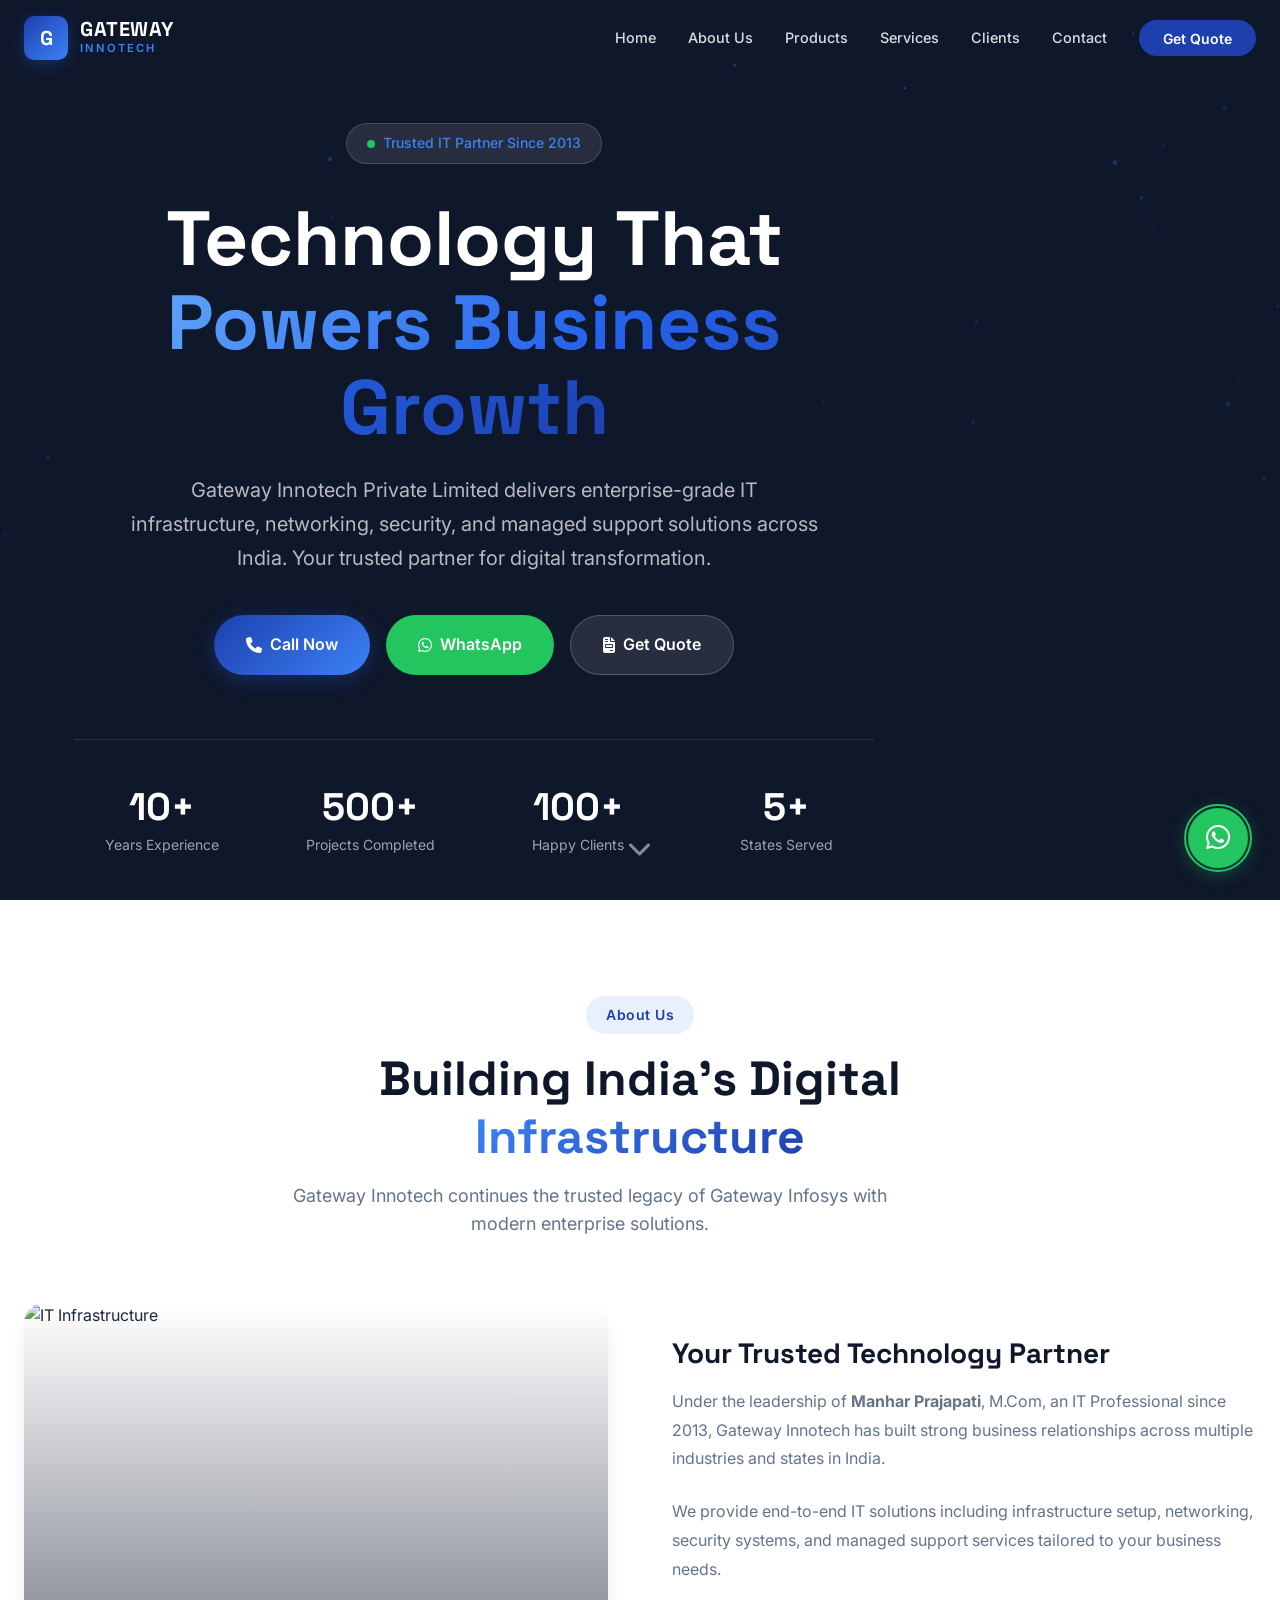
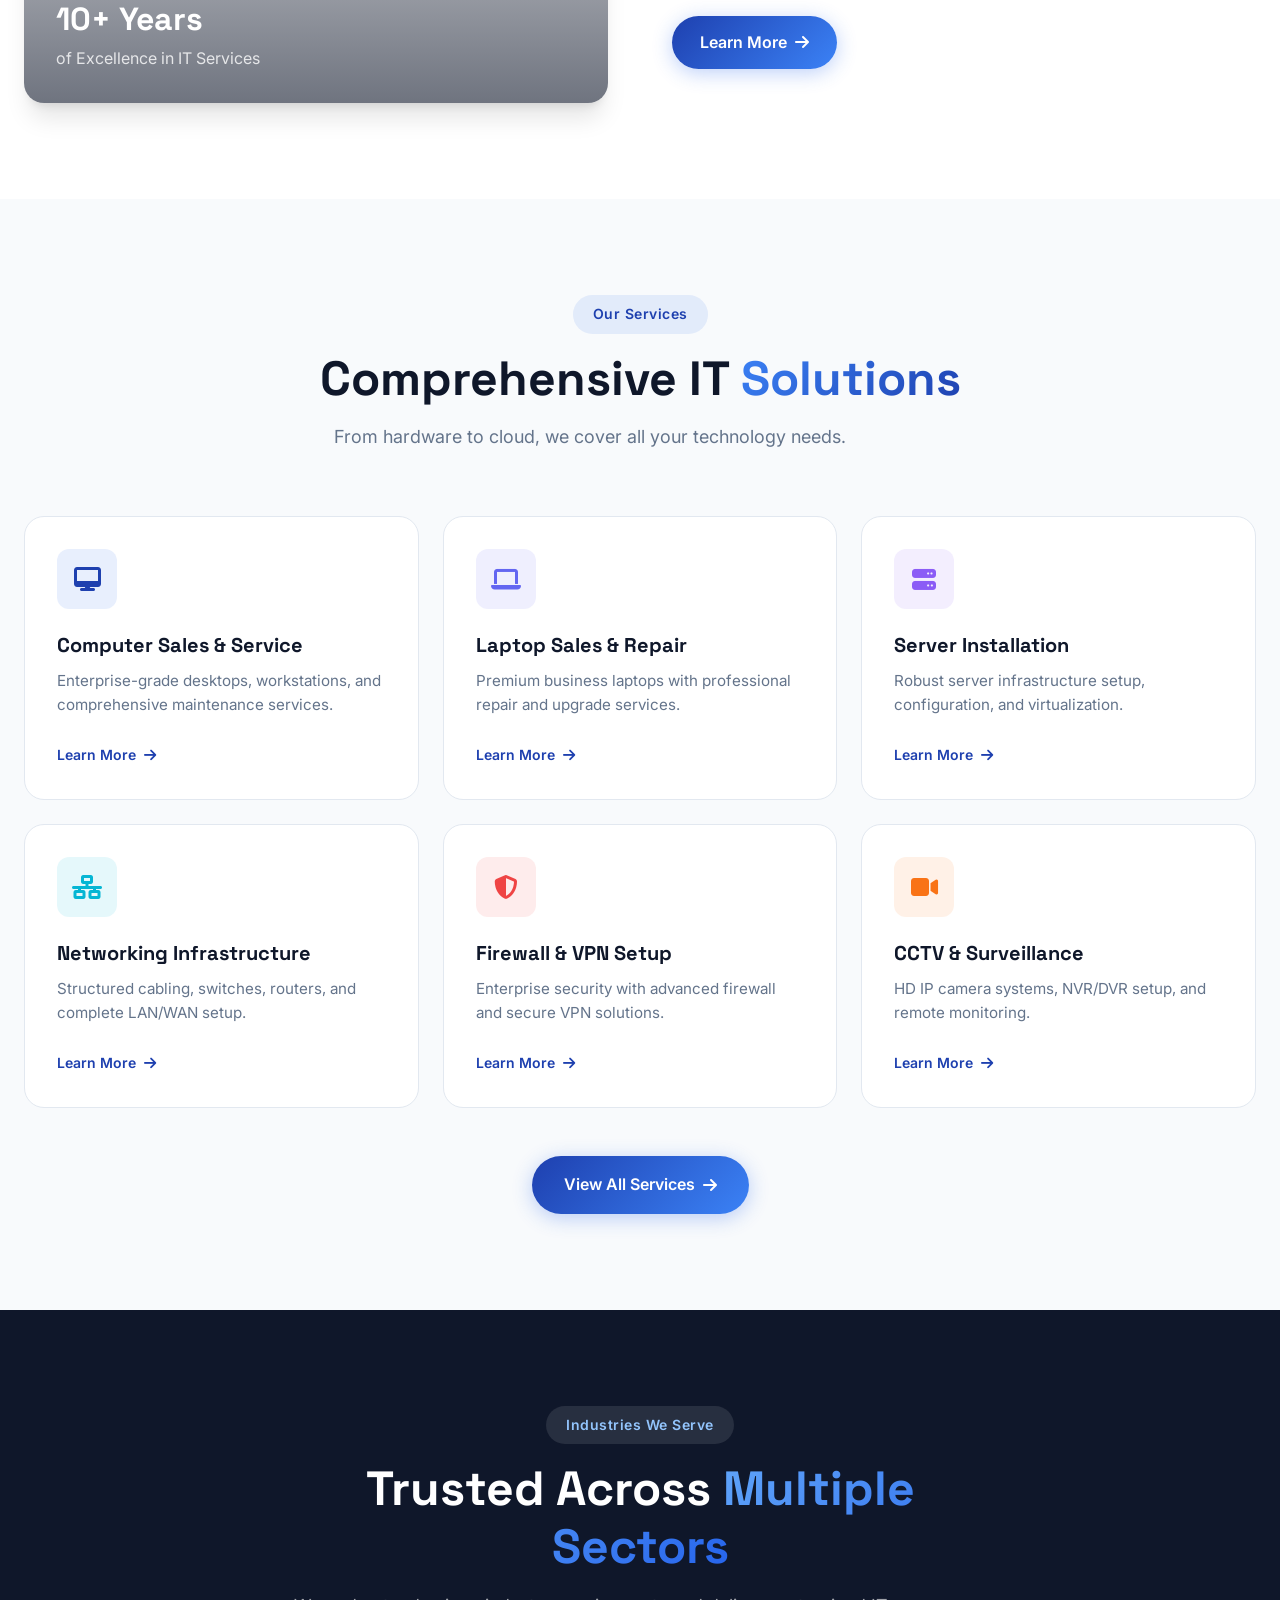
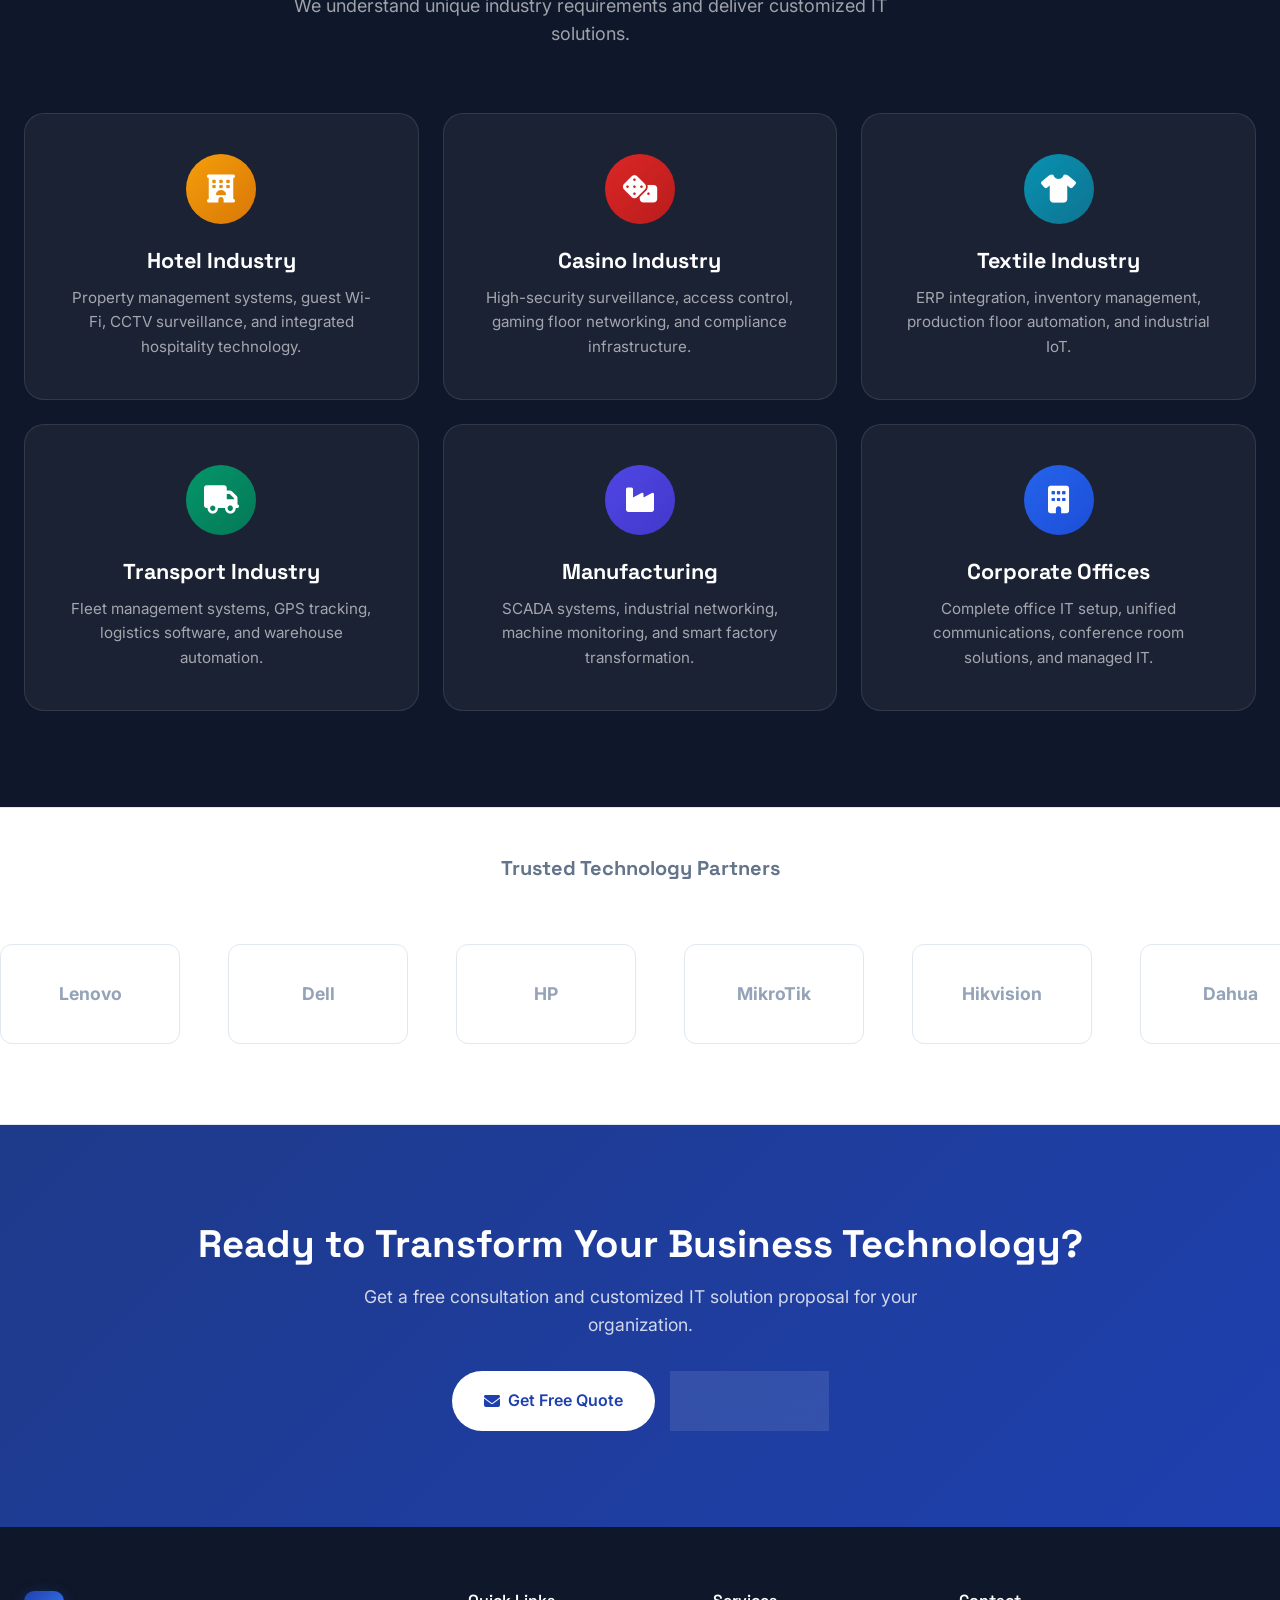
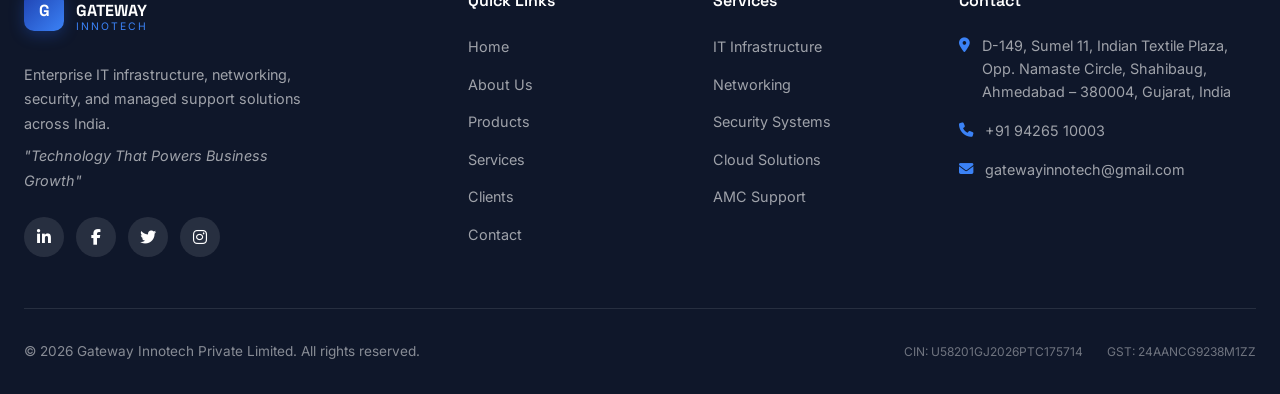
==== index.html @ b36e84a6 "Add files via upload" ====
<!DOCTYPE html>
<html lang="en">
<head>
  <meta charset="UTF-8">
  <meta name="viewport" content="width=device-width, initial-scale=1.0">
  <title>Gateway Innotech Pvt. Ltd. | Enterprise IT Infrastructure & Security Solutions India</title>
  <meta name="description" content="Gateway Innotech Private Limited - Enterprise-grade IT infrastructure, networking, security, and managed support solutions across India. Computer sales, server installation, CCTV, firewall setup.">
  <meta name="keywords" content="IT infrastructure, networking solutions, security systems, computer sales, server installation, firewall setup, CCTV surveillance, Ahmedabad IT company, Gujarat technology solutions, Gateway Innotech">
  <meta name="author" content="Gateway Innotech Private Limited">
  <meta name="robots" content="index, follow">
  <link rel="canonical" href="https://gatewayinnotech.com/">

  <!-- Open Graph -->
  <meta property="og:type" content="website">
  <meta property="og:title" content="Gateway Innotech Pvt. Ltd. | Enterprise IT Solutions">
  <meta property="og:description" content="Trusted IT infrastructure, networking, and security solutions provider across India.">
  <meta property="og:url" content="https://gatewayinnotech.com/">

  <!-- Twitter -->
  <meta name="twitter:card" content="summary_large_image">
  <meta name="twitter:title" content="Gateway Innotech Pvt. Ltd.">
  <meta name="twitter:description" content="Enterprise IT infrastructure and security solutions across India.">

  <!-- Fonts -->
  <link rel="preconnect" href="https://fonts.googleapis.com">
  <link rel="preconnect" href="https://fonts.gstatic.com" crossorigin>
  <link href="https://fonts.googleapis.com/css2?family=Inter:wght@300;400;500;600;700;800&family=Space+Grotesk:wght@400;500;600;700&display=swap" rel="stylesheet">

  <!-- Font Awesome -->
  <link rel="stylesheet" href="https://cdnjs.cloudflare.com/ajax/libs/font-awesome/6.5.1/css/all.min.css">

  <!-- Styles -->
  <link rel="stylesheet" href="styles.css">

  <style>
    /* Critical above-fold styles */
    .loader{position:fixed;inset:0;z-index:9999;background:#0f172a;display:flex;align-items:center;justify-content:center;transition:opacity .5s}.loader.hidden{opacity:0;pointer-events:none}.loader-content{text-align:center}.loader-spinner{width:50px;height:50px;border:3px solid rgba(255,255,255,.1);border-top-color:#3b82f6;border-radius:50%;animation:spin 1s linear infinite;margin:0 auto 1rem}@keyframes spin{to{transform:rotate(360deg)}}.loader-text{color:#fff;font-family:'Space Grotesk',sans-serif;font-size:1.25rem;letter-spacing:2px}
  </style>
</head>
<body>

<!-- Page Loader -->
<div class="loader" id="pageLoader">
  <div class="loader-content">
    <div class="loader-spinner"></div>
    <div class="loader-text">GATEWAY INNOTECH</div>
  </div>
</div>

<!-- Navigation -->
<nav class="navbar">
  <div class="container">
    <div class="navbar-inner">
      <a href="index.html" class="logo">
        <div class="logo-icon">G</div>
        <div class="logo-text">
          <span class="brand">GATEWAY</span>
          <span class="tag">INNOTECH</span>
        </div>
      </a>

      <ul class="nav-menu">
        <li><a href="index.html" class="nav-link active">Home</a></li>
        <li><a href="about.html" class="nav-link">About Us</a></li>
        <li><a href="products.html" class="nav-link">Products</a></li>
        <li><a href="services.html" class="nav-link">Services</a></li>
        <li><a href="clients.html" class="nav-link">Clients</a></li>
        <li><a href="contact.html" class="nav-link">Contact</a></li>
        <li><a href="contact.html" class="nav-cta">Get Quote</a></li>
      </ul>

      <button class="mobile-toggle" aria-label="Toggle menu">
        <i class="fas fa-bars"></i>
      </button>
    </div>
  </div>
</nav>

<!-- Hero Section -->
<section class="hero" id="home">
  <canvas id="hero-canvas" class="hero-canvas"></canvas>
  <div class="hero-overlay"></div>

  <div class="container">
    <div class="hero-content">
      <div class="hero-badge animate-on-scroll">
        <span class="pulse-dot"></span>
        <span>Trusted IT Partner Since 2013</span>
      </div>

      <h1 class="hero-title animate-on-scroll animate-delay-1">
        Technology That<br>
        <span class="gradient">Powers Business Growth</span>
      </h1>

      <p class="hero-desc animate-on-scroll animate-delay-2">
        Gateway Innotech Private Limited delivers enterprise-grade IT infrastructure, networking, security, and managed support solutions across India. Your trusted partner for digital transformation.
      </p>

      <div class="hero-buttons animate-on-scroll animate-delay-3">
        <a href="tel:+919426510003" class="btn btn-primary">
          <i class="fas fa-phone"></i>
          <span>Call Now</span>
        </a>
        <a href="https://wa.me/919426510003?text=Hello%20Gateway%20Innotech,%20I%20am%20interested%20in%20your%20IT%20services." target="_blank" class="btn btn-whatsapp">
          <i class="fab fa-whatsapp"></i>
          <span>WhatsApp</span>
        </a>
        <a href="contact.html" class="btn btn-outline">
          <i class="fas fa-file-invoice"></i>
          <span>Get Quote</span>
        </a>
      </div>

      <div class="hero-stats animate-on-scroll animate-delay-4">
        <div class="stat-item">
          <div class="stat-number">
            <span class="counter-animate" data-target="10" data-suffix="+">0+</span>
          </div>
          <div class="stat-label">Years Experience</div>
        </div>
        <div class="stat-item">
          <div class="stat-number">
            <span class="counter-animate" data-target="500" data-suffix="+">0+</span>
          </div>
          <div class="stat-label">Projects Completed</div>
        </div>
        <div class="stat-item">
          <div class="stat-number">
            <span class="counter-animate" data-target="100" data-suffix="+">0+</span>
          </div>
          <div class="stat-label">Happy Clients</div>
        </div>
        <div class="stat-item">
          <div class="stat-number">
            <span class="counter-animate" data-target="5" data-suffix="+">0+</span>
          </div>
          <div class="stat-label">States Served</div>
        </div>
      </div>
    </div>
  </div>

  <a href="#about" class="scroll-down" aria-label="Scroll down">
    <i class="fas fa-chevron-down"></i>
  </a>
</section>

<!-- About Preview Section -->
<section class="section" id="about">
  <div class="container">
    <div class="section-header animate-on-scroll">
      <span class="section-label">About Us</span>
      <h2 class="section-title">Building India's Digital <span>Infrastructure</span></h2>
      <p class="section-subtitle">Gateway Innotech continues the trusted legacy of Gateway Infosys with modern enterprise solutions.</p>
    </div>

    <div style="display: grid; grid-template-columns: 1fr 1fr; gap: 4rem; align-items: center;">
      <div class="animate-on-scroll">
        <div style="position: relative; border-radius: 20px; overflow: hidden; box-shadow: var(--shadow-xl);">
          <img src="https://images.unsplash.com/photo-1553877522-43269d4ea984?w=800&h=600&fit=crop" alt="IT Infrastructure" style="width: 100%; height: 400px; object-fit: cover;">
          <div style="position: absolute; inset: 0; background: linear-gradient(to top, rgba(15,23,42,0.6), transparent);"></div>
          <div style="position: absolute; bottom: 2rem; left: 2rem; color: white;">
            <div style="font-family: var(--font-display); font-size: 2rem; font-weight: 700;">10+ Years</div>
            <div style="opacity: 0.8;">of Excellence in IT Services</div>
          </div>
        </div>
      </div>

      <div class="animate-on-scroll animate-delay-2">
        <h3 style="font-size: 1.75rem; margin-bottom: 1rem;">Your Trusted Technology Partner</h3>
        <p style="color: var(--text-light); line-height: 1.8; margin-bottom: 1.5rem;">
          Under the leadership of <strong>Manhar Prajapati</strong>, M.Com, an IT Professional since 2013, Gateway Innotech has built strong business relationships across multiple industries and states in India.
        </p>
        <p style="color: var(--text-light); line-height: 1.8; margin-bottom: 2rem;">
          We provide end-to-end IT solutions including infrastructure setup, networking, security systems, and managed support services tailored to your business needs.
        </p>
        <a href="about.html" class="btn btn-primary" style="padding: 0.875rem 1.75rem;">
          <span>Learn More</span>
          <i class="fas fa-arrow-right"></i>
        </a>
      </div>
    </div>
  </div>
</section>

<!-- Services Preview -->
<section class="section bg-alt" id="services">
  <div class="container">
    <div class="section-header animate-on-scroll">
      <span class="section-label">Our Services</span>
      <h2 class="section-title">Comprehensive IT <span>Solutions</span></h2>
      <p class="section-subtitle">From hardware to cloud, we cover all your technology needs.</p>
    </div>

    <div class="card-grid stagger-container">
      <div class="card animate-on-scroll">
        <div class="card-icon blue"><i class="fas fa-desktop"></i></div>
        <h3 class="card-title">Computer Sales & Service</h3>
        <p class="card-text">Enterprise-grade desktops, workstations, and comprehensive maintenance services.</p>
        <a href="services.html" class="card-btn">Learn More <i class="fas fa-arrow-right"></i></a>
      </div>

      <div class="card animate-on-scroll">
        <div class="card-icon indigo"><i class="fas fa-laptop"></i></div>
        <h3 class="card-title">Laptop Sales & Repair</h3>
        <p class="card-text">Premium business laptops with professional repair and upgrade services.</p>
        <a href="services.html" class="card-btn">Learn More <i class="fas fa-arrow-right"></i></a>
      </div>

      <div class="card animate-on-scroll">
        <div class="card-icon purple"><i class="fas fa-server"></i></div>
        <h3 class="card-title">Server Installation</h3>
        <p class="card-text">Robust server infrastructure setup, configuration, and virtualization.</p>
        <a href="services.html" class="card-btn">Learn More <i class="fas fa-arrow-right"></i></a>
      </div>

      <div class="card animate-on-scroll">
        <div class="card-icon cyan"><i class="fas fa-network-wired"></i></div>
        <h3 class="card-title">Networking Infrastructure</h3>
        <p class="card-text">Structured cabling, switches, routers, and complete LAN/WAN setup.</p>
        <a href="services.html" class="card-btn">Learn More <i class="fas fa-arrow-right"></i></a>
      </div>

      <div class="card animate-on-scroll">
        <div class="card-icon red"><i class="fas fa-shield-alt"></i></div>
        <h3 class="card-title">Firewall & VPN Setup</h3>
        <p class="card-text">Enterprise security with advanced firewall and secure VPN solutions.</p>
        <a href="services.html" class="card-btn">Learn More <i class="fas fa-arrow-right"></i></a>
      </div>

      <div class="card animate-on-scroll">
        <div class="card-icon orange"><i class="fas fa-video"></i></div>
        <h3 class="card-title">CCTV & Surveillance</h3>
        <p class="card-text">HD IP camera systems, NVR/DVR setup, and remote monitoring.</p>
        <a href="services.html" class="card-btn">Learn More <i class="fas fa-arrow-right"></i></a>
      </div>
    </div>

    <div style="text-align: center; margin-top: 3rem;">
      <a href="services.html" class="btn btn-primary">
        <span>View All Services</span>
        <i class="fas fa-arrow-right"></i>
      </a>
    </div>
  </div>
</section>

<!-- Industries Section -->
<section class="section bg-dark" id="industries">
  <div class="container">
    <div class="section-header animate-on-scroll">
      <span class="section-label" style="background: rgba(255,255,255,0.1); color: #93c5fd;">Industries We Serve</span>
      <h2 class="section-title">Trusted Across <span style="background: linear-gradient(135deg, #60a5fa, #2563eb); -webkit-background-clip: text; -webkit-text-fill-color: transparent;">Multiple Sectors</span></h2>
      <p class="section-subtitle">We understand unique industry requirements and deliver customized IT solutions.</p>
    </div>

    <div style="display: grid; grid-template-columns: repeat(auto-fill, minmax(300px, 1fr)); gap: 1.5rem;">
      <div class="animate-on-scroll" style="background: rgba(255,255,255,0.05); border: 1px solid rgba(255,255,255,0.1); border-radius: 20px; padding: 2.5rem; text-align: center; transition: all 0.4s ease;">
        <div style="width: 70px; height: 70px; background: linear-gradient(135deg, #f59e0b, #d97706); border-radius: 50%; display: flex; align-items: center; justify-content: center; margin: 0 auto 1.5rem; color: white; font-size: 1.75rem;">
          <i class="fas fa-hotel"></i>
        </div>
        <h3 style="color: white; font-size: 1.35rem; margin-bottom: 0.75rem;">Hotel Industry</h3>
        <p style="color: rgba(255,255,255,0.6); font-size: 0.95rem;">Property management systems, guest Wi-Fi, CCTV surveillance, and integrated hospitality technology.</p>
      </div>

      <div class="animate-on-scroll" style="background: rgba(255,255,255,0.05); border: 1px solid rgba(255,255,255,0.1); border-radius: 20px; padding: 2.5rem; text-align: center; transition: all 0.4s ease;">
        <div style="width: 70px; height: 70px; background: linear-gradient(135deg, #dc2626, #b91c1c); border-radius: 50%; display: flex; align-items: center; justify-content: center; margin: 0 auto 1.5rem; color: white; font-size: 1.75rem;">
          <i class="fas fa-dice"></i>
        </div>
        <h3 style="color: white; font-size: 1.35rem; margin-bottom: 0.75rem;">Casino Industry</h3>
        <p style="color: rgba(255,255,255,0.6); font-size: 0.95rem;">High-security surveillance, access control, gaming floor networking, and compliance infrastructure.</p>
      </div>

      <div class="animate-on-scroll" style="background: rgba(255,255,255,0.05); border: 1px solid rgba(255,255,255,0.1); border-radius: 20px; padding: 2.5rem; text-align: center; transition: all 0.4s ease;">
        <div style="width: 70px; height: 70px; background: linear-gradient(135deg, #0891b2, #0e7490); border-radius: 50%; display: flex; align-items: center; justify-content: center; margin: 0 auto 1.5rem; color: white; font-size: 1.75rem;">
          <i class="fas fa-tshirt"></i>
        </div>
        <h3 style="color: white; font-size: 1.35rem; margin-bottom: 0.75rem;">Textile Industry</h3>
        <p style="color: rgba(255,255,255,0.6); font-size: 0.95rem;">ERP integration, inventory management, production floor automation, and industrial IoT.</p>
      </div>

      <div class="animate-on-scroll" style="background: rgba(255,255,255,0.05); border: 1px solid rgba(255,255,255,0.1); border-radius: 20px; padding: 2.5rem; text-align: center; transition: all 0.4s ease;">
        <div style="width: 70px; height: 70px; background: linear-gradient(135deg, #059669, #047857); border-radius: 50%; display: flex; align-items: center; justify-content: center; margin: 0 auto 1.5rem; color: white; font-size: 1.75rem;">
          <i class="fas fa-truck"></i>
        </div>
        <h3 style="color: white; font-size: 1.35rem; margin-bottom: 0.75rem;">Transport Industry</h3>
        <p style="color: rgba(255,255,255,0.6); font-size: 0.95rem;">Fleet management systems, GPS tracking, logistics software, and warehouse automation.</p>
      </div>

      <div class="animate-on-scroll" style="background: rgba(255,255,255,0.05); border: 1px solid rgba(255,255,255,0.1); border-radius: 20px; padding: 2.5rem; text-align: center; transition: all 0.4s ease;">
        <div style="width: 70px; height: 70px; background: linear-gradient(135deg, #4f46e5, #4338ca); border-radius: 50%; display: flex; align-items: center; justify-content: center; margin: 0 auto 1.5rem; color: white; font-size: 1.75rem;">
          <i class="fas fa-industry"></i>
        </div>
        <h3 style="color: white; font-size: 1.35rem; margin-bottom: 0.75rem;">Manufacturing</h3>
        <p style="color: rgba(255,255,255,0.6); font-size: 0.95rem;">SCADA systems, industrial networking, machine monitoring, and smart factory transformation.</p>
      </div>

      <div class="animate-on-scroll" style="background: rgba(255,255,255,0.05); border: 1px solid rgba(255,255,255,0.1); border-radius: 20px; padding: 2.5rem; text-align: center; transition: all 0.4s ease;">
        <div style="width: 70px; height: 70px; background: linear-gradient(135deg, #2563eb, #1d4ed8); border-radius: 50%; display: flex; align-items: center; justify-content: center; margin: 0 auto 1.5rem; color: white; font-size: 1.75rem;">
          <i class="fas fa-building"></i>
        </div>
        <h3 style="color: white; font-size: 1.35rem; margin-bottom: 0.75rem;">Corporate Offices</h3>
        <p style="color: rgba(255,255,255,0.6); font-size: 0.95rem;">Complete office IT setup, unified communications, conference room solutions, and managed IT.</p>
      </div>
    </div>
  </div>
</section>

<!-- Brands Marquee -->
<section class="section" style="padding: 3rem 0; border-top: 1px solid var(--border); border-bottom: 1px solid var(--border);">
  <div class="container">
    <div style="text-align: center; margin-bottom: 2rem;">
      <h3 style="font-size: 1.25rem; color: var(--text-light);">Trusted Technology Partners</h3>
    </div>
  </div>

  <div class="carousel-wrapper">
    <div class="carousel-track">
      <div class="carousel-item">Lenovo</div>
      <div class="carousel-item">Dell</div>
      <div class="carousel-item">HP</div>
      <div class="carousel-item">MikroTik</div>
      <div class="carousel-item">Hikvision</div>
      <div class="carousel-item">Dahua</div>
      <div class="carousel-item">QNAP</div>
      <div class="carousel-item">Ubiquiti</div>
      <div class="carousel-item">Lenovo</div>
      <div class="carousel-item">Dell</div>
      <div class="carousel-item">HP</div>
      <div class="carousel-item">MikroTik</div>
      <div class="carousel-item">Hikvision</div>
      <div class="carousel-item">Dahua</div>
      <div class="carousel-item">QNAP</div>
      <div class="carousel-item">Ubiquiti</div>
    </div>
  </div>
</section>

<!-- CTA Section -->
<section class="section" style="background: linear-gradient(135deg, var(--primary-dark) 0%, var(--primary) 100%); text-align: center;">
  <div class="container">
    <div class="animate-on-scroll">
      <h2 style="font-size: clamp(1.75rem, 3vw, 2.5rem); color: white; margin-bottom: 1rem;">Ready to Transform Your Business Technology?</h2>
      <p style="color: rgba(255,255,255,0.8); font-size: 1.1rem; max-width: 600px; margin: 0 auto 2rem;">Get a free consultation and customized IT solution proposal for your organization.</p>
      <div style="display: flex; gap: 1rem; justify-content: center; flex-wrap: wrap;">
        <a href="contact.html" class="btn" style="background: white; color: var(--primary);">
          <i class="fas fa-envelope"></i>
          <span>Get Free Quote</span>
        </a>
        <a href="tel:+919426510003" class="btn btn-outline" style="border-color: rgba(255,255,255,0.3);">
          <i class="fas fa-phone"></i>
          <span>Call Now</span>
        </a>
      </div>
    </div>
  </div>
</section>

<!-- Footer -->
<footer class="footer">
  <div class="container">
    <div class="footer-grid">
      <div class="footer-brand">
        <div style="display: flex; align-items: center; gap: 0.75rem; margin-bottom: 1rem;">
          <div class="logo-icon" style="width: 40px; height: 40px; font-size: 1rem;">G</div>
          <div>
            <div style="font-family: var(--font-display); font-weight: 700; color: white; line-height: 1.1;">GATEWAY</div>
            <div style="font-size: 0.65rem; color: var(--primary-light); letter-spacing: 2px;">INNOTECH</div>
          </div>
        </div>
        <p>Enterprise IT infrastructure, networking, security, and managed support solutions across India.</p>
        <p style="margin-top: 0.5rem; font-style: italic;">"Technology That Powers Business Growth"</p>
        <div class="social-links">
          <a href="#" class="social-link" aria-label="LinkedIn"><i class="fab fa-linkedin-in"></i></a>
          <a href="#" class="social-link" aria-label="Facebook"><i class="fab fa-facebook-f"></i></a>
          <a href="#" class="social-link" aria-label="Twitter"><i class="fab fa-twitter"></i></a>
          <a href="#" class="social-link" aria-label="Instagram"><i class="fab fa-instagram"></i></a>
        </div>
      </div>

      <div>
        <h4 class="footer-title">Quick Links</h4>
        <ul class="footer-links">
          <li><a href="index.html">Home</a></li>
          <li><a href="about.html">About Us</a></li>
          <li><a href="products.html">Products</a></li>
          <li><a href="services.html">Services</a></li>
          <li><a href="clients.html">Clients</a></li>
          <li><a href="contact.html">Contact</a></li>
        </ul>
      </div>

      <div>
        <h4 class="footer-title">Services</h4>
        <ul class="footer-links">
          <li><a href="services.html">IT Infrastructure</a></li>
          <li><a href="services.html">Networking</a></li>
          <li><a href="services.html">Security Systems</a></li>
          <li><a href="services.html">Cloud Solutions</a></li>
          <li><a href="services.html">AMC Support</a></li>
        </ul>
      </div>

      <div>
        <h4 class="footer-title">Contact</h4>
        <ul class="footer-contact">
          <li>
            <i class="fas fa-map-marker-alt"></i>
            <span>D-149, Sumel 11, Indian Textile Plaza, Opp. Namaste Circle, Shahibaug, Ahmedabad – 380004, Gujarat, India</span>
          </li>
          <li>
            <i class="fas fa-phone"></i>
            <a href="tel:+919426510003">+91 94265 10003</a>
          </li>
          <li>
            <i class="fas fa-envelope"></i>
            <a href="mailto:gatewayinnotech@gmail.com">gatewayinnotech@gmail.com</a>
          </li>
        </ul>
      </div>
    </div>

    <div class="footer-bottom">
      <p>&copy; <span class="current-year">2026</span> Gateway Innotech Private Limited. All rights reserved.</p>
      <div class="footer-meta">
        <span>CIN: U58201GJ2026PTC175714</span>
        <span>GST: 24AANCG9238M1ZZ</span>
      </div>
    </div>
  </div>
</footer>

<!-- WhatsApp Float -->
<a href="https://wa.me/919426510003?text=Hello%20Gateway%20Innotech,%20I%20am%20interested%20in%20your%20IT%20services." target="_blank" class="whatsapp-float" aria-label="Chat on WhatsApp">
  <i class="fab fa-whatsapp"></i>
</a>

<!-- Back to Top -->
<button class="back-to-top" aria-label="Back to top">
  <i class="fas fa-arrow-up"></i>
</button>

<!-- Scripts -->
<script src="script.js"></script>
<script>
  // Hide loader
  window.addEventListener('load', function() {
    setTimeout(function() {
      document.getElementById('pageLoader').classList.add('hidden');
    }, 800);
  });
</script>
</body>
</html>
---- styles.css ----
/* ============================================
   GATEWAY INNOTECH - PREMIUM CORPORATE STYLES
   ============================================ */

/* CSS Variables */
:root {
  --primary: #1e40af;
  --primary-light: #3b82f6;
  --primary-dark: #1e3a8a;
  --accent: #2563eb;
  --secondary: #0f172a;
  --text: #1e293b;
  --text-light: #64748b;
  --text-muted: #94a3b8;
  --bg: #ffffff;
  --bg-alt: #f8fafc;
  --bg-dark: #0f172a;
  --border: #e2e8f0;
  --shadow-sm: 0 1px 2px 0 rgb(0 0 0 / 0.05);
  --shadow: 0 4px 6px -1px rgb(0 0 0 / 0.1), 0 2px 4px -2px rgb(0 0 0 / 0.1);
  --shadow-lg: 0 10px 15px -3px rgb(0 0 0 / 0.1), 0 4px 6px -4px rgb(0 0 0 / 0.1);
  --shadow-xl: 0 20px 25px -5px rgb(0 0 0 / 0.1), 0 8px 10px -6px rgb(0 0 0 / 0.1);
  --shadow-brand: 0 10px 40px -10px rgba(37, 99, 235, 0.3);
  --radius: 12px;
  --radius-lg: 20px;
  --transition: all 0.3s cubic-bezier(0.4, 0, 0.2, 1);
  --transition-slow: all 0.5s cubic-bezier(0.4, 0, 0.2, 1);
  --font-main: 'Inter', -apple-system, BlinkMacSystemFont, 'Segoe UI', Roboto, sans-serif;
  --font-display: 'Space Grotesk', sans-serif;
}

/* Reset & Base */
*, *::before, *::after {
  margin: 0;
  padding: 0;
  box-sizing: border-box;
}

html {
  scroll-behavior: smooth;
  font-size: 16px;
}

body {
  font-family: var(--font-main);
  color: var(--text);
  background: var(--bg);
  line-height: 1.6;
  overflow-x: hidden;
  -webkit-font-smoothing: antialiased;
}

img {
  max-width: 100%;
  height: auto;
  display: block;
}

a {
  text-decoration: none;
  color: inherit;
  transition: var(--transition);
}

ul, ol {
  list-style: none;
}

button {
  border: none;
  background: none;
  cursor: pointer;
  font-family: inherit;
}

input, textarea, select {
  font-family: inherit;
  outline: none;
}

/* Typography */
h1, h2, h3, h4, h5, h6 {
  font-family: var(--font-display);
  font-weight: 700;
  line-height: 1.2;
  color: var(--secondary);
}

.section-label {
  display: inline-block;
  background: rgba(37, 99, 235, 0.1);
  color: var(--primary);
  padding: 8px 20px;
  border-radius: 100px;
  font-size: 0.875rem;
  font-weight: 600;
  margin-bottom: 1rem;
  letter-spacing: 0.5px;
}

.section-title {
  font-size: clamp(2rem, 4vw, 3rem);
  margin-bottom: 1rem;
}

.section-title span {
  background: linear-gradient(135deg, var(--primary-light) 0%, var(--primary) 100%);
  -webkit-background-clip: text;
  -webkit-text-fill-color: transparent;
  background-clip: text;
}

.section-subtitle {
  color: var(--text-light);
  font-size: 1.125rem;
  max-width: 600px;
}

/* Container */
.container {
  width: 100%;
  max-width: 1280px;
  margin: 0 auto;
  padding: 0 1.5rem;
}

/* ============================================
   NAVIGATION
   ============================================ */
.navbar {
  position: fixed;
  top: 0;
  left: 0;
  width: 100%;
  z-index: 1000;
  transition: var(--transition-slow);
  padding: 1rem 0;
}

.navbar.scrolled {
  background: rgba(15, 23, 42, 0.95);
  backdrop-filter: blur(20px);
  box-shadow: var(--shadow-lg);
  padding: 0.75rem 0;
}

.navbar-inner {
  display: flex;
  align-items: center;
  justify-content: space-between;
}

.logo {
  display: flex;
  align-items: center;
  gap: 0.75rem;
}

.logo-icon {
  width: 44px;
  height: 44px;
  background: linear-gradient(135deg, var(--primary) 0%, var(--primary-light) 100%);
  border-radius: 10px;
  display: flex;
  align-items: center;
  justify-content: center;
  font-weight: 800;
  font-size: 1.25rem;
  color: white;
  font-family: var(--font-display);
  box-shadow: 0 4px 15px rgba(37, 99, 235, 0.3);
}

.logo-text {
  display: flex;
  flex-direction: column;
}

.logo-text .brand {
  font-family: var(--font-display);
  font-weight: 700;
  font-size: 1.25rem;
  color: white;
  line-height: 1.1;
  letter-spacing: 0.5px;
}

.logo-text .tag {
  font-size: 0.7rem;
  color: var(--primary-light);
  letter-spacing: 2px;
  text-transform: uppercase;
  font-weight: 600;
}

.nav-menu {
  display: flex;
  align-items: center;
  gap: 2rem;
}

.nav-link {
  color: rgba(255, 255, 255, 0.85);
  font-size: 0.9rem;
  font-weight: 500;
  position: relative;
  padding: 0.5rem 0;
}

.nav-link::after {
  content: '';
  position: absolute;
  bottom: 0;
  left: 0;
  width: 0;
  height: 2px;
  background: var(--primary-light);
  transition: var(--transition);
  border-radius: 2px;
}

.nav-link:hover,
.nav-link.active {
  color: white;
}

.nav-link:hover::after,
.nav-link.active::after {
  width: 100%;
}

.nav-cta {
  background: var(--primary);
  color: white;
  padding: 0.6rem 1.5rem;
  border-radius: 100px;
  font-weight: 600;
  font-size: 0.875rem;
  transition: var(--transition);
}

.nav-cta:hover {
  background: var(--primary-light);
  box-shadow: var(--shadow-brand);
  transform: translateY(-2px);
}

.mobile-toggle {
  display: none;
  color: white;
  font-size: 1.5rem;
}

/* ============================================
   HERO SECTION
   ============================================ */
.hero {
  position: relative;
  min-height: 100vh;
  display: flex;
  align-items: center;
  justify-content: center;
  background: var(--bg-dark);
  overflow: hidden;
  padding-top: 80px;
}

.hero-canvas {
  position: absolute;
  inset: 0;
  z-index: 1;
}

.hero-overlay {
  position: absolute;
  inset: 0;
  background: linear-gradient(to bottom, rgba(15, 23, 42, 0.3) 0%, rgba(15, 23, 42, 0.85) 70%, var(--bg-dark) 100%);
  z-index: 2;
}

.hero-content {
  position: relative;
  z-index: 10;
  text-align: center;
  max-width: 900px;
  padding: 2rem;
}

.hero-badge {
  display: inline-flex;
  align-items: center;
  gap: 0.5rem;
  background: rgba(255, 255, 255, 0.1);
  backdrop-filter: blur(10px);
  border: 1px solid rgba(255, 255, 255, 0.15);
  padding: 0.5rem 1.25rem;
  border-radius: 100px;
  color: var(--primary-light);
  font-size: 0.875rem;
  font-weight: 500;
  margin-bottom: 2rem;
}

.hero-badge .pulse-dot {
  width: 8px;
  height: 8px;
  background: #22c55e;
  border-radius: 50%;
  animation: pulse-dot 2s infinite;
}

@keyframes pulse-dot {
  0%, 100% { opacity: 1; transform: scale(1); }
  50% { opacity: 0.5; transform: scale(1.2); }
}

.hero-title {
  font-size: clamp(2.5rem, 6vw, 5rem);
  color: white;
  margin-bottom: 1.5rem;
  line-height: 1.1;
}

.hero-title .gradient {
  background: linear-gradient(135deg, #60a5fa 0%, #2563eb 50%, #1e40af 100%);
  -webkit-background-clip: text;
  -webkit-text-fill-color: transparent;
  background-clip: text;
}

.hero-desc {
  color: rgba(255, 255, 255, 0.7);
  font-size: clamp(1rem, 2vw, 1.25rem);
  max-width: 700px;
  margin: 0 auto 2.5rem;
  line-height: 1.7;
}

.hero-buttons {
  display: flex;
  flex-wrap: wrap;
  gap: 1rem;
  justify-content: center;
  margin-bottom: 4rem;
}

.btn {
  display: inline-flex;
  align-items: center;
  gap: 0.5rem;
  padding: 1rem 2rem;
  border-radius: 100px;
  font-weight: 600;
  font-size: 1rem;
  transition: var(--transition);
  cursor: pointer;
}

.btn-primary {
  background: linear-gradient(135deg, var(--primary) 0%, var(--primary-light) 100%);
  color: white;
  box-shadow: 0 4px 20px rgba(37, 99, 235, 0.3);
}

.btn-primary:hover {
  transform: translateY(-3px);
  box-shadow: 0 8px 30px rgba(37, 99, 235, 0.4);
}

.btn-outline {
  background: rgba(255, 255, 255, 0.1);
  backdrop-filter: blur(10px);
  border: 1px solid rgba(255, 255, 255, 0.2);
  color: white;
}

.btn-outline:hover {
  background: rgba(255, 255, 255, 0.2);
  transform: translateY(-3px);
}

.btn-whatsapp {
  background: #22c55e;
  color: white;
}

.btn-whatsapp:hover {
  background: #16a34a;
  transform: translateY(-3px);
  box-shadow: 0 8px 30px rgba(34, 197, 94, 0.3);
}

/* Hero Stats */
.hero-stats {
  display: grid;
  grid-template-columns: repeat(4, 1fr);
  gap: 2rem;
  max-width: 800px;
  margin: 0 auto;
  padding-top: 3rem;
  border-top: 1px solid rgba(255, 255, 255, 0.1);
}

.stat-item {
  text-align: center;
}

.stat-number {
  font-family: var(--font-display);
  font-size: clamp(1.75rem, 3vw, 2.5rem);
  font-weight: 800;
  color: white;
  line-height: 1;
}

.stat-number .suffix {
  color: var(--primary-light);
}

.stat-label {
  color: rgba(255, 255, 255, 0.6);
  font-size: 0.875rem;
  margin-top: 0.5rem;
}

/* Scroll Down */
.scroll-down {
  position: absolute;
  bottom: 2rem;
  left: 50%;
  transform: translateX(-50%);
  z-index: 10;
  color: rgba(255, 255, 255, 0.5);
  animation: bounce 2s infinite;
  font-size: 1.5rem;
}

@keyframes bounce {
  0%, 20%, 50%, 80%, 100% { transform: translateX(-50%) translateY(0); }
  40% { transform: translateX(-50%) translateY(-10px); }
  60% { transform: translateX(-50%) translateY(-5px); }
}

/* ============================================
   SECTIONS GENERAL
   ============================================ */
.section {
  padding: 6rem 0;
  position: relative;
}

.section-header {
  text-align: center;
  max-width: 700px;
  margin: 0 auto 4rem;
}

.bg-alt {
  background: var(--bg-alt);
}

.bg-dark {
  background: var(--bg-dark);
  color: white;
}

.bg-dark .section-title {
  color: white;
}

.bg-dark .section-subtitle {
  color: rgba(255, 255, 255, 0.6);
}

/* ============================================
   CARDS
   ============================================ */
.card-grid {
  display: grid;
  grid-template-columns: repeat(auto-fill, minmax(300px, 1fr));
  gap: 1.5rem;
}

.card-grid-4 {
  display: grid;
  grid-template-columns: repeat(auto-fill, minmax(260px, 1fr));
  gap: 1.5rem;
}

.card {
  background: white;
  border-radius: var(--radius-lg);
  padding: 2rem;
  border: 1px solid var(--border);
  transition: var(--transition-slow);
  position: relative;
  overflow: hidden;
}

.card::before {
  content: '';
  position: absolute;
  top: 0;
  left: 0;
  width: 100%;
  height: 4px;
  background: linear-gradient(90deg, var(--primary), var(--primary-light));
  transform: scaleX(0);
  transform-origin: left;
  transition: var(--transition-slow);
}

.card:hover {
  transform: translateY(-8px);
  box-shadow: var(--shadow-xl);
  border-color: transparent;
}

.card:hover::before {
  transform: scaleX(1);
}

.card-icon {
  width: 60px;
  height: 60px;
  border-radius: var(--radius);
  display: flex;
  align-items: center;
  justify-content: center;
  margin-bottom: 1.5rem;
  font-size: 1.5rem;
  transition: var(--transition);
}

.card:hover .card-icon {
  transform: scale(1.1) rotate(-5deg);
}

.card-icon.blue { background: rgba(37, 99, 235, 0.1); color: var(--primary); }
.card-icon.indigo { background: rgba(99, 102, 241, 0.1); color: #6366f1; }
.card-icon.purple { background: rgba(139, 92, 246, 0.1); color: #8b5cf6; }
.card-icon.emerald { background: rgba(16, 185, 129, 0.1); color: #10b981; }
.card-icon.cyan { background: rgba(6, 182, 212, 0.1); color: #06b6d4; }
.card-icon.red { background: rgba(239, 68, 68, 0.1); color: #ef4444; }
.card-icon.orange { background: rgba(249, 115, 22, 0.1); color: #f97316; }
.card-icon.teal { background: rgba(20, 184, 166, 0.1); color: #14b8a6; }
.card-icon.pink { background: rgba(236, 72, 153, 0.1); color: #ec4899; }
.card-icon.sky { background: rgba(14, 165, 233, 0.1); color: #0ea5e9; }
.card-icon.amber { background: rgba(245, 158, 11, 0.1); color: #f59e0b; }
.card-icon.violet { background: rgba(139, 92, 246, 0.1); color: #8b5cf6; }

.card-title {
  font-size: 1.25rem;
  margin-bottom: 0.75rem;
  color: var(--secondary);
}

.card-text {
  color: var(--text-light);
  font-size: 0.95rem;
  line-height: 1.6;
  margin-bottom: 1.5rem;
}

.card-btn {
  display: inline-flex;
  align-items: center;
  gap: 0.5rem;
  color: var(--primary);
  font-weight: 600;
  font-size: 0.875rem;
  transition: var(--transition);
}

.card-btn:hover {
  gap: 0.75rem;
}

/* Product Card with Image */
.product-card {
  background: white;
  border-radius: var(--radius-lg);
  overflow: hidden;
  border: 1px solid var(--border);
  transition: var(--transition-slow);
}

.product-card:hover {
  transform: translateY(-8px);
  box-shadow: var(--shadow-xl);
}

.product-image {
  height: 200px;
  background: linear-gradient(135deg, var(--bg-alt) 0%, #e2e8f0 100%);
  display: flex;
  align-items: center;
  justify-content: center;
  position: relative;
  overflow: hidden;
}

.product-image img {
  width: 100%;
  height: 100%;
  object-fit: cover;
  transition: var(--transition-slow);
}

.product-card:hover .product-image img {
  transform: scale(1.05);
}

.product-image .placeholder-icon {
  font-size: 4rem;
  color: var(--primary);
  opacity: 0.3;
}

.product-body {
  padding: 1.5rem;
}

.product-title {
  font-size: 1.15rem;
  margin-bottom: 0.5rem;
}

.product-desc {
  color: var(--text-light);
  font-size: 0.9rem;
  margin-bottom: 1rem;
}

/* ============================================
   ABOUT PAGE SPECIFIC
   ============================================ */
.about-hero {
  background: linear-gradient(135deg, var(--bg-dark) 0%, var(--primary-dark) 100%);
  padding: 8rem 0 4rem;
  color: white;
  text-align: center;
}

.about-hero h1 {
  color: white;
  font-size: clamp(2rem, 4vw, 3.5rem);
}

.timeline {
  position: relative;
  padding-left: 2rem;
}

.timeline::before {
  content: '';
  position: absolute;
  left: 0;
  top: 0;
  bottom: 0;
  width: 2px;
  background: linear-gradient(to bottom, var(--primary), var(--primary-light));
}

.timeline-item {
  position: relative;
  padding-bottom: 3rem;
  padding-left: 2rem;
}

.timeline-item::before {
  content: '';
  position: absolute;
  left: -2rem;
  top: 0.5rem;
  width: 12px;
  height: 12px;
  background: var(--primary);
  border-radius: 50%;
  border: 3px solid white;
  box-shadow: 0 0 0 4px rgba(37, 99, 235, 0.2);
  transform: translateX(-5px);
}

.timeline-year {
  font-family: var(--font-display);
  font-size: 1.5rem;
  font-weight: 700;
  color: var(--primary);
  margin-bottom: 0.5rem;
}

.timeline-content h4 {
  font-size: 1.15rem;
  margin-bottom: 0.5rem;
}

.timeline-content p {
  color: var(--text-light);
}

.values-grid {
  display: grid;
  grid-template-columns: repeat(auto-fill, minmax(250px, 1fr));
  gap: 2rem;
}

.value-card {
  text-align: center;
  padding: 2rem;
}

.value-icon {
  width: 70px;
  height: 70px;
  background: linear-gradient(135deg, var(--primary) 0%, var(--primary-light) 100%);
  border-radius: 50%;
  display: flex;
  align-items: center;
  justify-content: center;
  margin: 0 auto 1.5rem;
  color: white;
  font-size: 1.5rem;
  box-shadow: var(--shadow-brand);
}

/* Director Profile */
.director-profile {
  display: grid;
  grid-template-columns: 300px 1fr;
  gap: 3rem;
  align-items: center;
  background: white;
  border-radius: var(--radius-lg);
  padding: 3rem;
  box-shadow: var(--shadow-lg);
  border: 1px solid var(--border);
}

.director-avatar {
  width: 250px;
  height: 250px;
  border-radius: 50%;
  background: linear-gradient(135deg, var(--bg-alt) 0%, #e2e8f0 100%);
  display: flex;
  align-items: center;
  justify-content: center;
  margin: 0 auto;
  overflow: hidden;
}

.director-avatar i {
  font-size: 6rem;
  color: var(--primary);
  opacity: 0.4;
}

.director-info h3 {
  font-size: 1.75rem;
  margin-bottom: 0.5rem;
}

.director-role {
  color: var(--primary);
  font-weight: 600;
  margin-bottom: 1rem;
}

.director-bio {
  color: var(--text-light);
  line-height: 1.8;
}

/* ============================================
   CLIENTS PAGE
   ============================================ */
.client-grid {
  display: grid;
  grid-template-columns: repeat(auto-fill, minmax(350px, 1fr));
  gap: 2rem;
}

.client-card {
  background: white;
  border-radius: var(--radius-lg);
  padding: 2.5rem;
  border: 1px solid var(--border);
  transition: var(--transition-slow);
  text-align: center;
}

.client-card:hover {
  transform: translateY(-5px);
  box-shadow: var(--shadow-xl);
}

.client-icon {
  width: 80px;
  height: 80px;
  border-radius: 50%;
  display: flex;
  align-items: center;
  justify-content: center;
  margin: 0 auto 1.5rem;
  font-size: 2rem;
  color: white;
}

.client-icon.hotel { background: linear-gradient(135deg, #f59e0b, #d97706); }
.client-icon.casino { background: linear-gradient(135deg, #dc2626, #b91c1c); }
.client-icon.textile { background: linear-gradient(135deg, #0891b2, #0e7490); }
.client-icon.transport { background: linear-gradient(135deg, #059669, #047857); }
.client-icon.manufacturing { background: linear-gradient(135deg, #4f46e5, #4338ca); }
.client-icon.corporate { background: linear-gradient(135deg, #2563eb, #1d4ed8); }

.client-card h3 {
  font-size: 1.35rem;
  margin-bottom: 0.75rem;
}

.client-card p {
  color: var(--text-light);
}

/* Logo Carousel */
.carousel-wrapper {
  overflow: hidden;
  padding: 2rem 0;
}

.carousel-track {
  display: flex;
  gap: 3rem;
  animation: scroll 30s linear infinite;
  width: max-content;
}

.carousel-track:hover {
  animation-play-state: paused;
}

.carousel-item {
  flex-shrink: 0;
  width: 180px;
  height: 100px;
  background: white;
  border-radius: var(--radius);
  display: flex;
  align-items: center;
  justify-content: center;
  border: 1px solid var(--border);
  font-weight: 700;
  color: var(--text-muted);
  font-size: 1.1rem;
  transition: var(--transition);
}

.carousel-item:hover {
  border-color: var(--primary);
  color: var(--primary);
  box-shadow: var(--shadow);
}

@keyframes scroll {
  0% { transform: translateX(0); }
  100% { transform: translateX(-50%); }
}

/* ============================================
   CONTACT PAGE
   ============================================ */
.contact-grid {
  display: grid;
  grid-template-columns: 1fr 1.2fr;
  gap: 4rem;
  align-items: start;
}

.contact-info-block {
  display: flex;
  align-items: flex-start;
  gap: 1rem;
  margin-bottom: 2rem;
}

.contact-info-icon {
  width: 50px;
  height: 50px;
  background: rgba(37, 99, 235, 0.1);
  border-radius: var(--radius);
  display: flex;
  align-items: center;
  justify-content: center;
  color: var(--primary);
  font-size: 1.25rem;
  flex-shrink: 0;
}

.contact-info-block h4 {
  font-size: 1.1rem;
  margin-bottom: 0.25rem;
}

.contact-info-block p,
.contact-info-block a {
  color: var(--text-light);
  font-size: 0.95rem;
}

.contact-info-block a:hover {
  color: var(--primary);
}

.contact-form-wrapper {
  background: white;
  border-radius: var(--radius-lg);
  padding: 2.5rem;
  box-shadow: var(--shadow-lg);
  border: 1px solid var(--border);
}

.form-group {
  margin-bottom: 1.5rem;
}

.form-label {
  display: block;
  font-size: 0.875rem;
  font-weight: 600;
  color: var(--text);
  margin-bottom: 0.5rem;
}

.form-input,
.form-select,
.form-textarea {
  width: 100%;
  padding: 0.875rem 1rem;
  border: 1px solid var(--border);
  border-radius: var(--radius);
  font-size: 0.95rem;
  color: var(--text);
  background: var(--bg);
  transition: var(--transition);
}

.form-input:focus,
.form-select:focus,
.form-textarea:focus {
  border-color: var(--primary);
  box-shadow: 0 0 0 3px rgba(37, 99, 235, 0.1);
}

.form-textarea {
  resize: vertical;
  min-height: 120px;
}

.form-row {
  display: grid;
  grid-template-columns: 1fr 1fr;
  gap: 1rem;
}

.map-container {
  height: 400px;
  border-radius: var(--radius-lg);
  overflow: hidden;
  border: 1px solid var(--border);
}

.map-container iframe {
  width: 100%;
  height: 100%;
  border: 0;
  filter: grayscale(100%) contrast(1.1);
}

/* ============================================
   FOOTER
   ============================================ */
.footer {
  background: var(--bg-dark);
  color: white;
  padding: 4rem 0 2rem;
}

.footer-grid {
  display: grid;
  grid-template-columns: 2fr 1fr 1fr 1.5fr;
  gap: 3rem;
  margin-bottom: 3rem;
}

.footer-brand {
  max-width: 300px;
}

.footer-brand .logo-icon {
  margin-bottom: 1rem;
}

.footer-brand p {
  color: rgba(255, 255, 255, 0.6);
  font-size: 0.9rem;
  line-height: 1.7;
}

.footer-title {
  font-size: 1rem;
  font-weight: 600;
  margin-bottom: 1.5rem;
  color: white;
}

.footer-links li {
  margin-bottom: 0.75rem;
}

.footer-links a {
  color: rgba(255, 255, 255, 0.6);
  font-size: 0.9rem;
  transition: var(--transition);
}

.footer-links a:hover {
  color: var(--primary-light);
  padding-left: 4px;
}

.footer-contact li {
  display: flex;
  align-items: flex-start;
  gap: 0.75rem;
  margin-bottom: 1rem;
  color: rgba(255, 255, 255, 0.6);
  font-size: 0.9rem;
}

.footer-contact i {
  color: var(--primary-light);
  margin-top: 4px;
}

.footer-bottom {
  border-top: 1px solid rgba(255, 255, 255, 0.1);
  padding-top: 2rem;
  display: flex;
  justify-content: space-between;
  align-items: center;
  flex-wrap: wrap;
  gap: 1rem;
}

.footer-bottom p {
  color: rgba(255, 255, 255, 0.5);
  font-size: 0.85rem;
}

.footer-meta {
  display: flex;
  gap: 1.5rem;
  color: rgba(255, 255, 255, 0.4);
  font-size: 0.75rem;
}

.social-links {
  display: flex;
  gap: 0.75rem;
  margin-top: 1.5rem;
}

.social-link {
  width: 40px;
  height: 40px;
  border-radius: 50%;
  background: rgba(255, 255, 255, 0.1);
  display: flex;
  align-items: center;
  justify-content: center;
  color: white;
  transition: var(--transition);
}

.social-link:hover {
  background: var(--primary);
  transform: translateY(-3px);
}

/* ============================================
   FLOATING ELEMENTS
   ============================================ */
.whatsapp-float {
  position: fixed;
  bottom: 2rem;
  right: 2rem;
  z-index: 999;
  width: 60px;
  height: 60px;
  background: #22c55e;
  color: white;
  border-radius: 50%;
  display: flex;
  align-items: center;
  justify-content: center;
  font-size: 1.75rem;
  box-shadow: 0 4px 20px rgba(34, 197, 94, 0.4);
  transition: var(--transition);
}

.whatsapp-float:hover {
  transform: scale(1.1) rotate(5deg);
  box-shadow: 0 6px 30px rgba(34, 197, 94, 0.5);
}

.whatsapp-float::before {
  content: '';
  position: absolute;
  inset: -4px;
  border-radius: 50%;
  border: 2px solid #22c55e;
  animation: pulse-ring 2s ease-out infinite;
}

@keyframes pulse-ring {
  0% { transform: scale(1); opacity: 1; }
  100% { transform: scale(1.5); opacity: 0; }
}

.back-to-top {
  position: fixed;
  bottom: 6rem;
  right: 2rem;
  z-index: 998;
  width: 44px;
  height: 44px;
  background: var(--primary);
  color: white;
  border-radius: 50%;
  display: flex;
  align-items: center;
  justify-content: center;
  font-size: 1rem;
  box-shadow: var(--shadow-lg);
  opacity: 0;
  visibility: hidden;
  transform: translateY(20px);
  transition: var(--transition);
}

.back-to-top.visible {
  opacity: 1;
  visibility: visible;
  transform: translateY(0);
}

.back-to-top:hover {
  background: var(--primary-light);
  transform: translateY(-3px);
}

/* ============================================
   ANIMATIONS
   ============================================ */
.animate-on-scroll {
  opacity: 0;
  transform: translateY(40px);
  transition: opacity 0.8s ease, transform 0.8s ease;
}

.animate-on-scroll.visible {
  opacity: 1;
  transform: translateY(0);
}

.animate-delay-1 { transition-delay: 0.1s; }
.animate-delay-2 { transition-delay: 0.2s; }
.animate-delay-3 { transition-delay: 0.3s; }
.animate-delay-4 { transition-delay: 0.4s; }

/* Stagger children */
.stagger-container .animate-on-scroll:nth-child(1) { transition-delay: 0.05s; }
.stagger-container .animate-on-scroll:nth-child(2) { transition-delay: 0.1s; }
.stagger-container .animate-on-scroll:nth-child(3) { transition-delay: 0.15s; }
.stagger-container .animate-on-scroll:nth-child(4) { transition-delay: 0.2s; }
.stagger-container .animate-on-scroll:nth-child(5) { transition-delay: 0.25s; }
.stagger-container .animate-on-scroll:nth-child(6) { transition-delay: 0.3s; }
.stagger-container .animate-on-scroll:nth-child(7) { transition-delay: 0.35s; }
.stagger-container .animate-on-scroll:nth-child(8) { transition-delay: 0.4s; }
.stagger-container .animate-on-scroll:nth-child(9) { transition-delay: 0.45s; }
.stagger-container .animate-on-scroll:nth-child(10) { transition-delay: 0.5s; }
.stagger-container .animate-on-scroll:nth-child(11) { transition-delay: 0.55s; }
.stagger-container .animate-on-scroll:nth-child(12) { transition-delay: 0.6s; }

/* Float animation */
.float {
  animation: float 6s ease-in-out infinite;
}

@keyframes float {
  0%, 100% { transform: translateY(0); }
  50% { transform: translateY(-20px); }
}

/* Gradient text */
.gradient-text {
  background: linear-gradient(135deg, #60a5fa 0%, #2563eb 50%, #1e40af 100%);
  -webkit-background-clip: text;
  -webkit-text-fill-color: transparent;
  background-clip: text;
}

/* Glass effect */
.glass {
  background: rgba(255, 255, 255, 0.05);
  backdrop-filter: blur(10px);
  border: 1px solid rgba(255, 255, 255, 0.1);
}

/* Page Header (for inner pages) */
.page-header {
  background: linear-gradient(135deg, var(--bg-dark) 0%, var(--primary-dark) 100%);
  padding: 8rem 0 4rem;
  text-align: center;
  color: white;
}

.page-header h1 {
  color: white;
  font-size: clamp(2rem, 4vw, 3.5rem);
  margin-bottom: 0.5rem;
}

.page-header p {
  color: rgba(255, 255, 255, 0.7);
  font-size: 1.1rem;
}

.breadcrumb {
  display: flex;
  justify-content: center;
  gap: 0.5rem;
  margin-top: 1rem;
  font-size: 0.875rem;
  color: rgba(255, 255, 255, 0.6);
}

.breadcrumb a:hover {
  color: white;
}

/* ============================================
   RESPONSIVE
   ============================================ */
@media (max-width: 1024px) {
  .footer-grid {
    grid-template-columns: 1fr 1fr;
  }
  .contact-grid {
    grid-template-columns: 1fr;
  }
  .director-profile {
    grid-template-columns: 1fr;
    text-align: center;
  }
}

@media (max-width: 768px) {
  .nav-menu {
    position: fixed;
    top: 0;
    right: -100%;
    width: 80%;
    max-width: 320px;
    height: 100vh;
    background: var(--bg-dark);
    flex-direction: column;
    padding: 6rem 2rem 2rem;
    transition: right 0.4s ease;
    gap: 1.5rem;
    box-shadow: -10px 0 30px rgba(0, 0, 0, 0.3);
  }

  .nav-menu.active {
    right: 0;
  }

  .mobile-toggle {
    display: block;
  }

  .hero-stats {
    grid-template-columns: repeat(2, 1fr);
    gap: 1.5rem;
  }

  .footer-grid {
    grid-template-columns: 1fr;
    gap: 2rem;
  }

  .footer-bottom {
    flex-direction: column;
    text-align: center;
  }

  .form-row {
    grid-template-columns: 1fr;
  }

  .card-grid,
  .card-grid-4 {
    grid-template-columns: 1fr;
  }

  .client-grid {
    grid-template-columns: 1fr;
  }

  .section {
    padding: 4rem 0;
  }

  .values-grid {
    grid-template-columns: 1fr;
  }
}

@media (max-width: 480px) {
  .hero-buttons {
    flex-direction: column;
    align-items: stretch;
  }

  .btn {
    justify-content: center;
  }

  .hero-stats {
    grid-template-columns: 1fr 1fr;
  }

  .whatsapp-float {
    width: 50px;
    height: 50px;
    font-size: 1.5rem;
    bottom: 1rem;
    right: 1rem;
  }

  .back-to-top {
    right: 1rem;
    bottom: 5rem;
  }
}

/* Print styles */
@media print {
  .navbar,
  .whatsapp-float,
  .back-to-top,
  .scroll-down,
  .hero-canvas {
    display: none !important;
  }

  .hero {
    min-height: auto;
    padding: 2rem 0;
    background: white !important;
  }

  .hero-title,
  .hero-desc {
    color: black !important;
  }
}

.page-header {
  position: relative;
  overflow: hidden;
  padding: 6rem 0 4rem;
  background: linear-gradient(135deg, var(--primary-dark, #1e3a5f) 0%, var(--primary, #2563eb) 60%, #1d4ed8 100%);
  text-align: center;
  isolation: isolate;
}

/* Canvas layer for JS particles */
#page-header-canvas {
  position: absolute;
  inset: 0;
  width: 100%;
  height: 100%;
  z-index: 0;
  pointer-events: none;
}

/* Animated gradient orbs */
.page-header::before {
  content: '';
  position: absolute;
  inset: 0;
  z-index: 0;
  background:
    radial-gradient(ellipse 60% 80% at 10% 20%, rgba(59,130,246,0.4) 0%, transparent 60%),
    radial-gradient(ellipse 50% 70% at 90% 80%, rgba(99,102,241,0.35) 0%, transparent 60%),
    radial-gradient(ellipse 40% 60% at 50% 110%, rgba(147,197,253,0.2) 0%, transparent 50%);
  animation: orb-shift 10s ease-in-out infinite alternate;
}

@keyframes orb-shift {
  0%   { opacity: 1;   transform: scale(1)   rotate(0deg); }
  50%  { opacity: 0.8; transform: scale(1.05) rotate(2deg); }
  100% { opacity: 1;   transform: scale(1.1)  rotate(-2deg); }
}

/* Animated grid lines overlay */
.page-header::after {
  content: '';
  position: absolute;
  inset: 0;
  z-index: 0;
  background-image:
    linear-gradient(rgba(255,255,255,0.04) 1px, transparent 1px),
    linear-gradient(90deg, rgba(255,255,255,0.04) 1px, transparent 1px);
  background-size: 48px 48px;
  animation: grid-pan 20s linear infinite;
  mask-image: linear-gradient(to bottom, transparent 0%, black 20%, black 80%, transparent 100%);
  -webkit-mask-image: linear-gradient(to bottom, transparent 0%, black 20%, black 80%, transparent 100%);
}

@keyframes grid-pan {
  0%   { background-position: 0 0; }
  100% { background-position: 48px 48px; }
}

/* Floating geometric shapes */
.page-header .banner-shapes {
  position: absolute;
  inset: 0;
  z-index: 0;
  overflow: hidden;
  pointer-events: none;
}

.page-header .banner-shapes span {
  position: absolute;
  display: block;
  border-radius: 50%;
  background: rgba(255, 255, 255, 0.06);
  animation: float-shape linear infinite;
}

.page-header .banner-shapes span:nth-child(1)  { width: 80px;  height: 80px;  left: 5%;   top: 20%; animation-duration: 14s; animation-delay: 0s;   border-radius: 50%; }
.page-header .banner-shapes span:nth-child(2)  { width: 120px; height: 120px; left: 15%;  top: 60%; animation-duration: 18s; animation-delay: -3s;  border-radius: 30% 70% 70% 30% / 30% 30% 70% 70%; }
.page-header .banner-shapes span:nth-child(3)  { width: 60px;  height: 60px;  left: 30%;  top: 10%; animation-duration: 12s; animation-delay: -6s;  border-radius: 50%; border: 1px solid rgba(255,255,255,0.1); background: transparent; }
.page-header .banner-shapes span:nth-child(4)  { width: 150px; height: 150px; left: 55%;  top: 5%;  animation-duration: 22s; animation-delay: -2s;  border-radius: 50%; background: rgba(99,102,241,0.08); }
.page-header .banner-shapes span:nth-child(5)  { width: 40px;  height: 40px;  left: 70%;  top: 70%; animation-duration: 10s; animation-delay: -8s;  border-radius: 4px; transform-origin: center; }
.page-header .banner-shapes span:nth-child(6)  { width: 90px;  height: 90px;  left: 80%;  top: 25%; animation-duration: 16s; animation-delay: -5s;  border-radius: 50%; border: 2px solid rgba(147,197,253,0.15); background: transparent; }
.page-header .banner-shapes span:nth-child(7)  { width: 30px;  height: 30px;  left: 90%;  top: 55%; animation-duration: 9s;  animation-delay: -1s;  border-radius: 50%; background: rgba(255,255,255,0.1); }
.page-header .banner-shapes span:nth-child(8)  { width: 200px; height: 200px; left: -5%;  top: -30%; animation-duration: 25s; animation-delay: -4s; border-radius: 50%; background: rgba(59,130,246,0.06); }
.page-header .banner-shapes span:nth-child(9)  { width: 55px;  height: 55px;  left: 45%;  top: 75%; animation-duration: 13s; animation-delay: -9s;  border-radius: 50%; }
.page-header .banner-shapes span:nth-child(10) { width: 100px; height: 100px; left: 60%;  top: 50%; animation-duration: 19s; animation-delay: -7s;  border-radius: 25% 75% 50% 50%; background: rgba(99,102,241,0.07); }

@keyframes float-shape {
  0%   { transform: translateY(0px)   rotate(0deg)   scale(1); }
  25%  { transform: translateY(-18px) rotate(45deg)  scale(1.05); }
  50%  { transform: translateY(-8px)  rotate(90deg)  scale(0.95); }
  75%  { transform: translateY(-22px) rotate(135deg) scale(1.08); }
  100% { transform: translateY(0px)   rotate(180deg) scale(1); }
}

/* Pulsing ring accent */
.page-header .banner-ring {
  position: absolute;
  width: 400px;
  height: 400px;
  border-radius: 50%;
  border: 1px solid rgba(255,255,255,0.06);
  top: 50%;
  left: 50%;
  transform: translate(-50%, -50%);
  z-index: 0;
  animation: ring-pulse 4s ease-in-out infinite;
  pointer-events: none;
}

.page-header .banner-ring:nth-child(2) {
  width: 600px;
  height: 600px;
  animation-delay: -1.3s;
  border-color: rgba(255,255,255,0.04);
}

.page-header .banner-ring:nth-child(3) {
  width: 800px;
  height: 800px;
  animation-delay: -2.6s;
  border-color: rgba(255,255,255,0.025);
}

@keyframes ring-pulse {
  0%, 100% { transform: translate(-50%, -50%) scale(1);    opacity: 0.8; }
  50%       { transform: translate(-50%, -50%) scale(1.04); opacity: 0.4; }
}

/* Scanline / glare sweep */
.page-header .banner-glare {
  position: absolute;
  top: 0;
  left: -100%;
  width: 60%;
  height: 100%;
  background: linear-gradient(105deg, transparent 40%, rgba(255,255,255,0.04) 50%, transparent 60%);
  z-index: 0;
  animation: glare-sweep 8s ease-in-out infinite;
  pointer-events: none;
}

@keyframes glare-sweep {
  0%   { left: -100%; }
  40%  { left: 140%; }
  100% { left: 140%; }
}

/* Content sits above all effects */
.page-header > .container {
  position: relative;
  z-index: 2;
}

.page-header h1 {
  font-size: clamp(2rem, 5vw, 3.25rem);
  font-weight: 800;
  color: #fff;
  text-shadow: 0 2px 30px rgba(0,0,0,0.3);
  margin-bottom: 0.75rem;
}

.page-header p {
  color: rgba(255,255,255,0.78);
  font-size: 1.05rem;
  max-width: 540px;
  margin: 0 auto 1.25rem;
}

/* Breadcrumb */
.breadcrumb {
  display: inline-flex;
  align-items: center;
  gap: 0.5rem;
  font-size: 0.85rem;
  color: rgba(255,255,255,0.6);
}

.breadcrumb a {
  color: rgba(255,255,255,0.75);
  text-decoration: none;
  transition: color 0.2s;
}

.breadcrumb a:hover { color: #fff; }

.breadcrumb span:last-child { color: rgba(255,255,255,0.9); }

/* ------------------------------------------
   Reduce motion for accessibility
------------------------------------------ */
@media (prefers-reduced-motion: reduce) {
  .page-header::before,
  .page-header::after,
  .page-header .banner-shapes span,
  .page-header .banner-ring,
  .page-header .banner-glare {
    animation: none !important;
  }
}
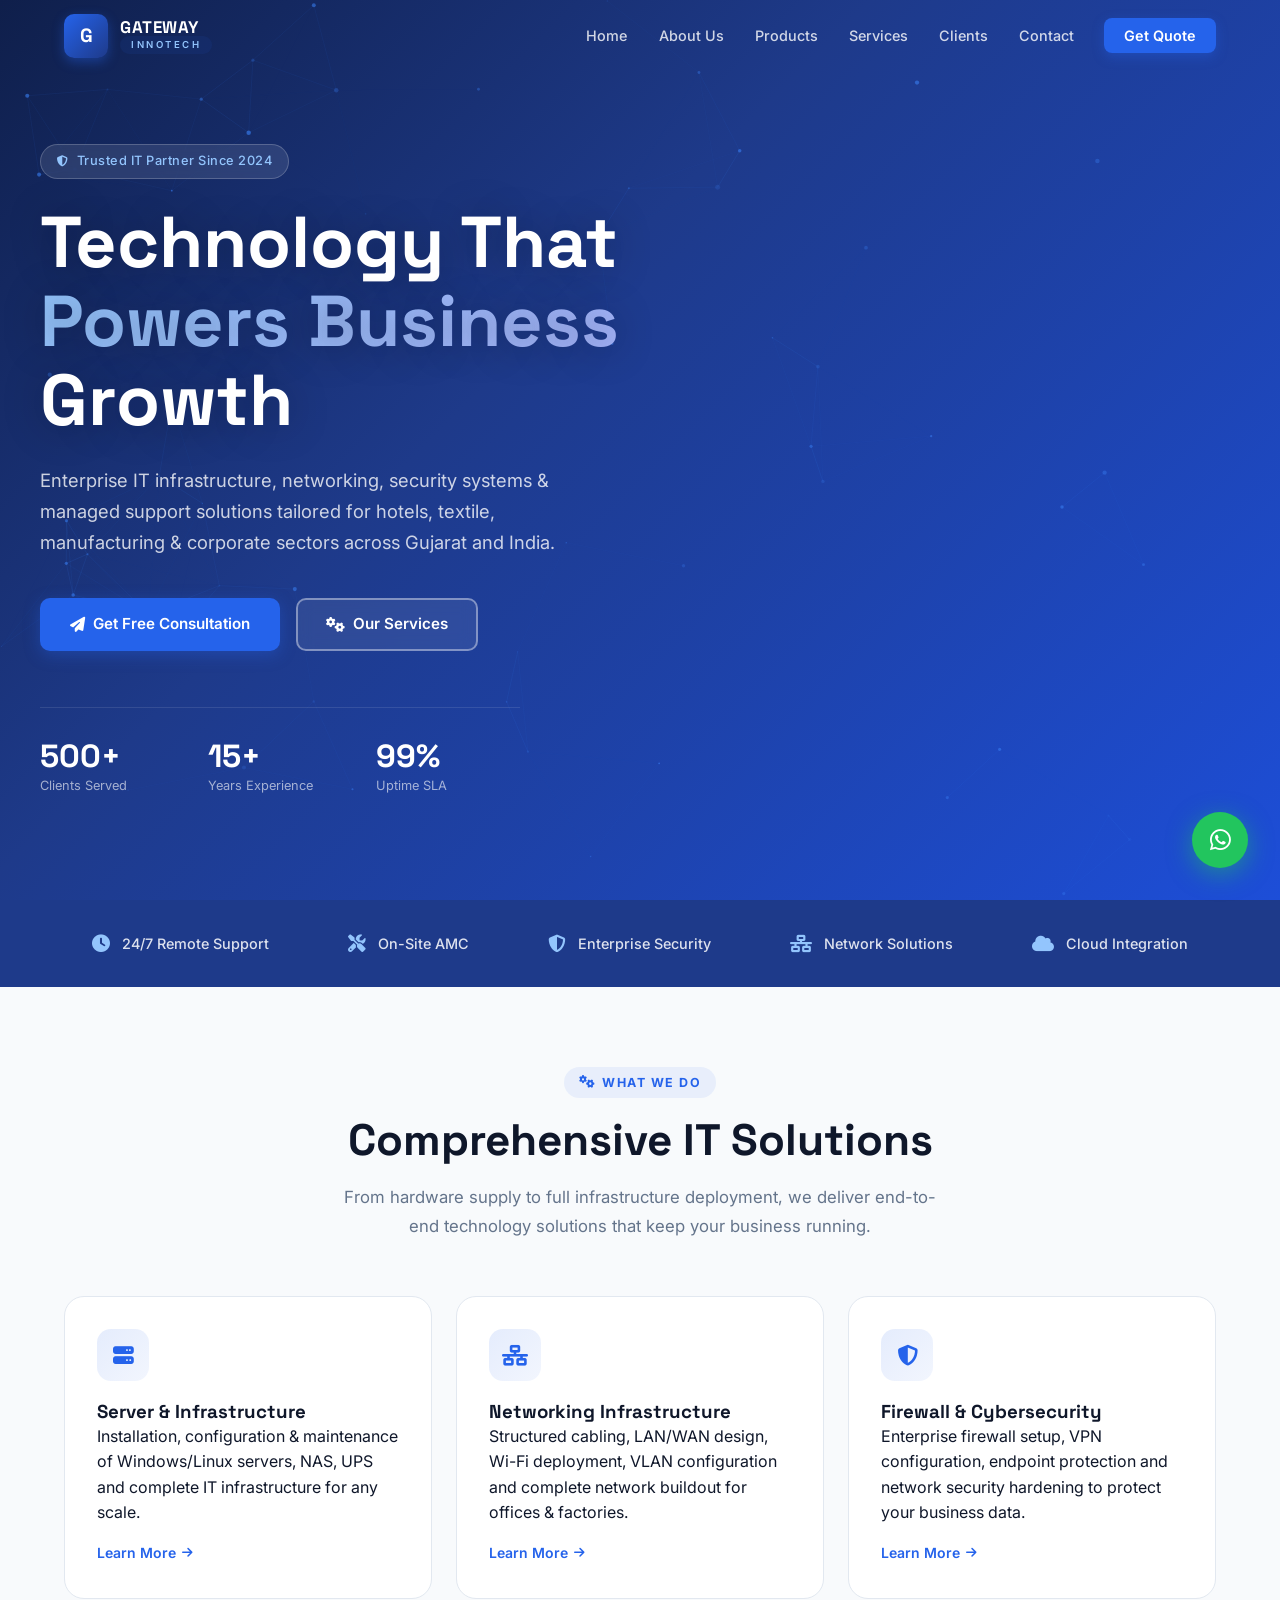
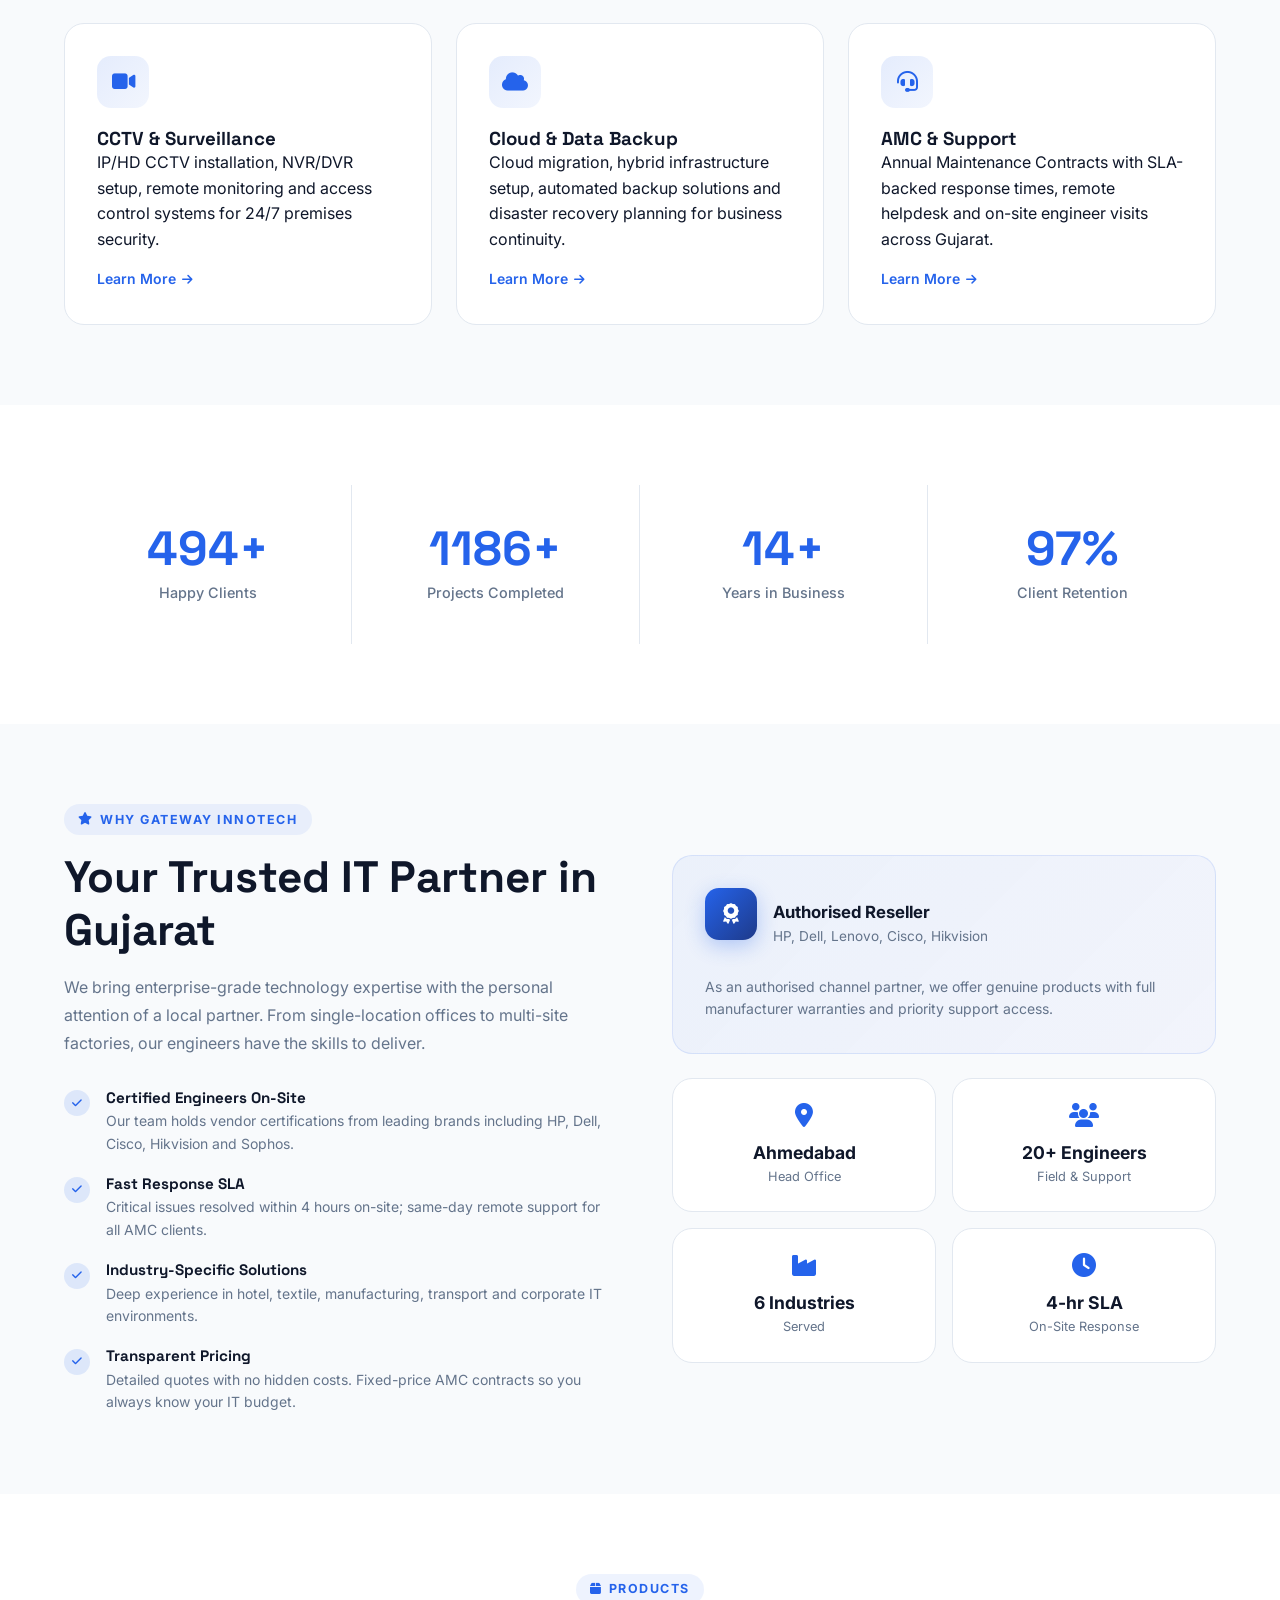
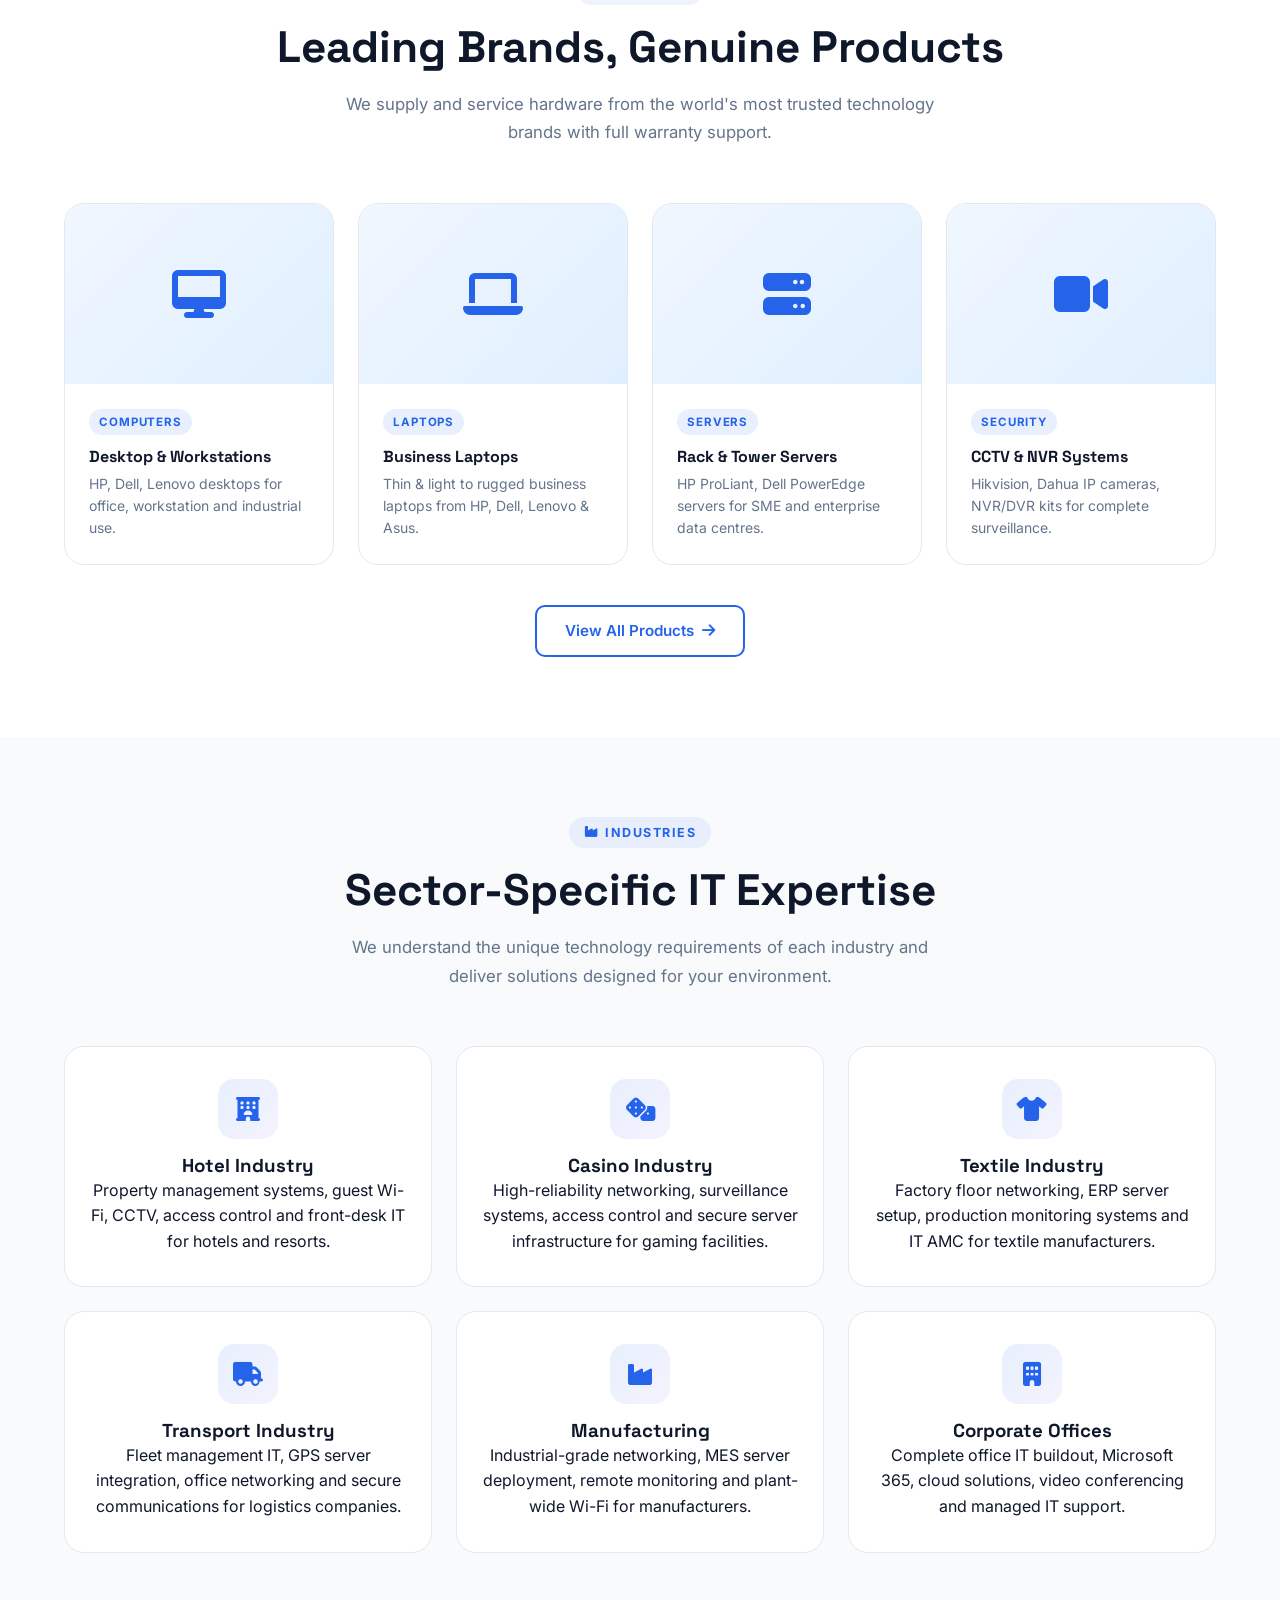
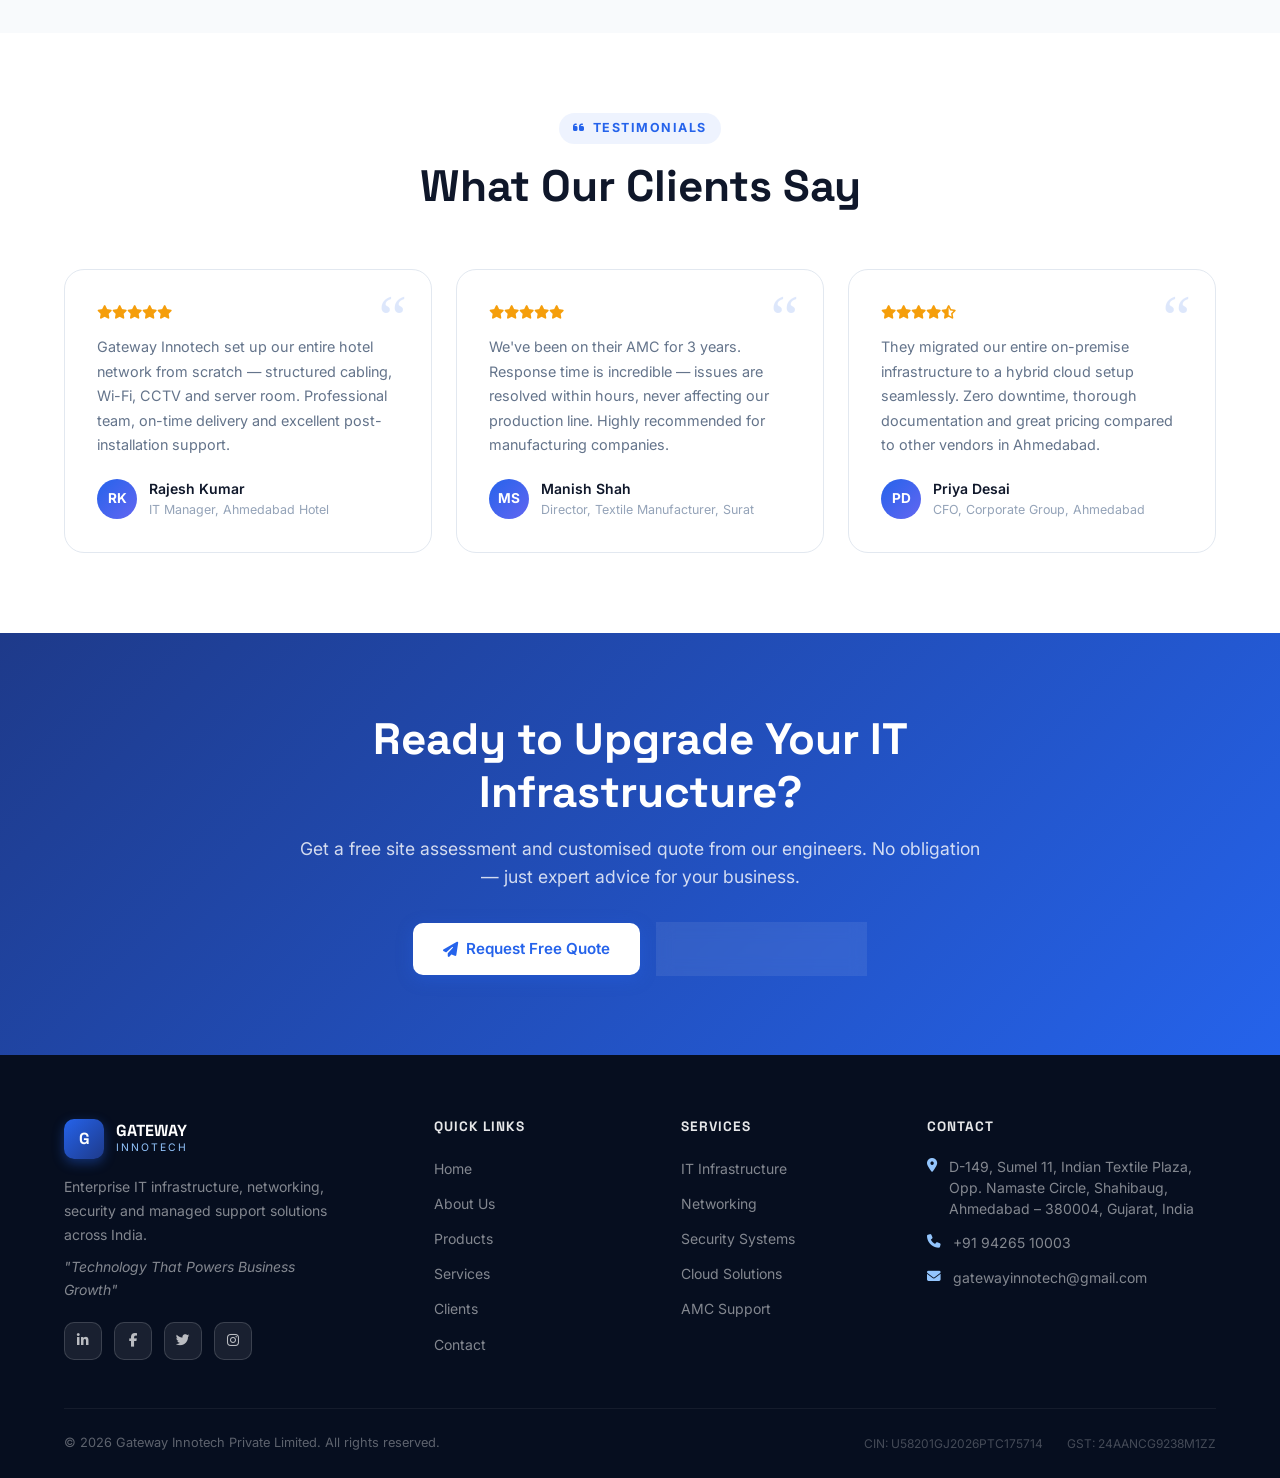
==== commit 92f95e71: "Add files via upload" ====
--- a/index.html
+++ b/index.html
@@ -3,52 +3,25 @@
 <head>
   <meta charset="UTF-8">
   <meta name="viewport" content="width=device-width, initial-scale=1.0">
-  <title>Gateway Innotech Pvt. Ltd. | Enterprise IT Infrastructure & Security Solutions India</title>
-  <meta name="description" content="Gateway Innotech Private Limited - Enterprise-grade IT infrastructure, networking, security, and managed support solutions across India. Computer sales, server installation, CCTV, firewall setup.">
-  <meta name="keywords" content="IT infrastructure, networking solutions, security systems, computer sales, server installation, firewall setup, CCTV surveillance, Ahmedabad IT company, Gujarat technology solutions, Gateway Innotech">
+  <title>Gateway Innotech Private Limited | IT Infrastructure & Solutions – Ahmedabad</title>
+  <meta name="description" content="Gateway Innotech – Enterprise IT infrastructure, networking, CCTV, server installation, cloud integration & AMC support in Ahmedabad, Gujarat. Call +91 94265 10003.">
+  <meta name="keywords" content="IT company Ahmedabad, IT infrastructure Gujarat, server installation, networking solutions, CCTV Ahmedabad, firewall setup, cloud solutions, AMC support">
   <meta name="author" content="Gateway Innotech Private Limited">
   <meta name="robots" content="index, follow">
   <link rel="canonical" href="https://gatewayinnotech.com/">
-
-  <!-- Open Graph -->
   <meta property="og:type" content="website">
-  <meta property="og:title" content="Gateway Innotech Pvt. Ltd. | Enterprise IT Solutions">
-  <meta property="og:description" content="Trusted IT infrastructure, networking, and security solutions provider across India.">
+  <meta property="og:title" content="Gateway Innotech – Technology That Powers Business Growth">
+  <meta property="og:description" content="Enterprise IT infrastructure, networking, security & managed support solutions across India.">
   <meta property="og:url" content="https://gatewayinnotech.com/">
-
-  <!-- Twitter -->
-  <meta name="twitter:card" content="summary_large_image">
-  <meta name="twitter:title" content="Gateway Innotech Pvt. Ltd.">
-  <meta name="twitter:description" content="Enterprise IT infrastructure and security solutions across India.">
-
-  <!-- Fonts -->
   <link rel="preconnect" href="https://fonts.googleapis.com">
   <link rel="preconnect" href="https://fonts.gstatic.com" crossorigin>
   <link href="https://fonts.googleapis.com/css2?family=Inter:wght@300;400;500;600;700;800&family=Space+Grotesk:wght@400;500;600;700&display=swap" rel="stylesheet">
-
-  <!-- Font Awesome -->
   <link rel="stylesheet" href="https://cdnjs.cloudflare.com/ajax/libs/font-awesome/6.5.1/css/all.min.css">
-
-  <!-- Styles -->
   <link rel="stylesheet" href="styles.css">
-
-  <style>
-    /* Critical above-fold styles */
-    .loader{position:fixed;inset:0;z-index:9999;background:#0f172a;display:flex;align-items:center;justify-content:center;transition:opacity .5s}.loader.hidden{opacity:0;pointer-events:none}.loader-content{text-align:center}.loader-spinner{width:50px;height:50px;border:3px solid rgba(255,255,255,.1);border-top-color:#3b82f6;border-radius:50%;animation:spin 1s linear infinite;margin:0 auto 1rem}@keyframes spin{to{transform:rotate(360deg)}}.loader-text{color:#fff;font-family:'Space Grotesk',sans-serif;font-size:1.25rem;letter-spacing:2px}
-  </style>
 </head>
 <body>
 
-<!-- Page Loader -->
-<div class="loader" id="pageLoader">
-  <div class="loader-content">
-    <div class="loader-spinner"></div>
-    <div class="loader-text">GATEWAY INNOTECH</div>
-  </div>
-</div>
-
-<!-- Navigation -->
-<nav class="navbar">
+<nav class="navbar" id="navbar">
   <div class="container">
     <div class="navbar-inner">
       <a href="index.html" class="logo">
@@ -58,7 +31,6 @@
           <span class="tag">INNOTECH</span>
         </div>
       </a>
-
       <ul class="nav-menu">
         <li><a href="index.html" class="nav-link active">Home</a></li>
         <li><a href="about.html" class="nav-link">About Us</a></li>
@@ -68,309 +40,352 @@
         <li><a href="contact.html" class="nav-link">Contact</a></li>
         <li><a href="contact.html" class="nav-cta">Get Quote</a></li>
       </ul>
-
-      <button class="mobile-toggle" aria-label="Toggle menu">
-        <i class="fas fa-bars"></i>
-      </button>
+      <button class="mobile-toggle" aria-label="Toggle menu"><i class="fas fa-bars"></i></button>
     </div>
   </div>
 </nav>
 
-<!-- Hero Section -->
+<!-- HERO -->
 <section class="hero" id="home">
-  <canvas id="hero-canvas" class="hero-canvas"></canvas>
-  <div class="hero-overlay"></div>
-
-  <div class="container">
-    <div class="hero-content">
-      <div class="hero-badge animate-on-scroll">
-        <span class="pulse-dot"></span>
-        <span>Trusted IT Partner Since 2013</span>
-      </div>
-
-      <h1 class="hero-title animate-on-scroll animate-delay-1">
-        Technology That<br>
-        <span class="gradient">Powers Business Growth</span>
-      </h1>
-
-      <p class="hero-desc animate-on-scroll animate-delay-2">
-        Gateway Innotech Private Limited delivers enterprise-grade IT infrastructure, networking, security, and managed support solutions across India. Your trusted partner for digital transformation.
-      </p>
-
-      <div class="hero-buttons animate-on-scroll animate-delay-3">
-        <a href="tel:+919426510003" class="btn btn-primary">
-          <i class="fas fa-phone"></i>
-          <span>Call Now</span>
+  <canvas id="hero-canvas" aria-hidden="true"></canvas>
+  <div class="container hero-content">
+    <div class="animate-on-scroll">
+      <div class="hero-badge"><i class="fas fa-shield-alt"></i> Trusted IT Partner Since 2024</div>
+      <h1>Technology That<br><span>Powers Business</span><br>Growth</h1>
+      <p>Enterprise IT infrastructure, networking, security systems & managed support solutions tailored for hotels, textile, manufacturing & corporate sectors across Gujarat and India.</p>
+      <div class="hero-cta">
+        <a href="contact.html" class="btn btn-primary"><i class="fas fa-paper-plane"></i> Get Free Consultation</a>
+        <a href="services.html" class="btn btn-outline"><i class="fas fa-cogs"></i> Our Services</a>
+      </div>
+    </div>
+    <div class="hero-stats animate-on-scroll animate-delay-2">
+      <div>
+        <div class="hero-stat-num counter-animate" data-target="500" data-suffix="+">0+</div>
+        <div class="hero-stat-label">Clients Served</div>
+      </div>
+      <div>
+        <div class="hero-stat-num counter-animate" data-target="15" data-suffix="+">0+</div>
+        <div class="hero-stat-label">Years Experience</div>
+      </div>
+      <div>
+        <div class="hero-stat-num counter-animate" data-target="99" data-suffix="%">0%</div>
+        <div class="hero-stat-label">Uptime SLA</div>
+      </div>
+    </div>
+  </div>
+</section>
+
+<!-- FEATURES STRIP -->
+<div class="features-strip">
+  <div class="container">
+    <div class="features-strip-inner">
+      <div class="strip-item"><i class="fas fa-clock"></i> 24/7 Remote Support</div>
+      <div class="strip-item"><i class="fas fa-tools"></i> On-Site AMC</div>
+      <div class="strip-item"><i class="fas fa-shield-alt"></i> Enterprise Security</div>
+      <div class="strip-item"><i class="fas fa-network-wired"></i> Network Solutions</div>
+      <div class="strip-item"><i class="fas fa-cloud"></i> Cloud Integration</div>
+    </div>
+  </div>
+</div>
+
+<!-- SERVICES OVERVIEW -->
+<section class="section bg-alt" id="services">
+  <div class="container">
+    <div class="section-header text-center animate-on-scroll">
+      <span class="section-label"><i class="fas fa-cogs"></i> What We Do</span>
+      <h2 class="section-title">Comprehensive IT Solutions</h2>
+      <p class="section-subtitle">From hardware supply to full infrastructure deployment, we deliver end-to-end technology solutions that keep your business running.</p>
+    </div>
+    <div class="grid-3">
+      <div class="service-card animate-on-scroll">
+        <div class="card-icon"><i class="fas fa-server"></i></div>
+        <h3>Server & Infrastructure</h3>
+        <p>Installation, configuration & maintenance of Windows/Linux servers, NAS, UPS and complete IT infrastructure for any scale.</p>
+        <a href="services.html" style="color:var(--primary); font-size:.875rem; font-weight:600; margin-top:1rem; display:inline-flex; align-items:center; gap:.35rem;">Learn More <i class="fas fa-arrow-right" style="font-size:.75rem;"></i></a>
+      </div>
+      <div class="service-card animate-on-scroll animate-delay-1">
+        <div class="card-icon"><i class="fas fa-network-wired"></i></div>
+        <h3>Networking Infrastructure</h3>
+        <p>Structured cabling, LAN/WAN design, Wi-Fi deployment, VLAN configuration and complete network buildout for offices & factories.</p>
+        <a href="services.html" style="color:var(--primary); font-size:.875rem; font-weight:600; margin-top:1rem; display:inline-flex; align-items:center; gap:.35rem;">Learn More <i class="fas fa-arrow-right" style="font-size:.75rem;"></i></a>
+      </div>
+      <div class="service-card animate-on-scroll animate-delay-2">
+        <div class="card-icon"><i class="fas fa-shield-alt"></i></div>
+        <h3>Firewall & Cybersecurity</h3>
+        <p>Enterprise firewall setup, VPN configuration, endpoint protection and network security hardening to protect your business data.</p>
+        <a href="services.html" style="color:var(--primary); font-size:.875rem; font-weight:600; margin-top:1rem; display:inline-flex; align-items:center; gap:.35rem;">Learn More <i class="fas fa-arrow-right" style="font-size:.75rem;"></i></a>
+      </div>
+      <div class="service-card animate-on-scroll">
+        <div class="card-icon"><i class="fas fa-video"></i></div>
+        <h3>CCTV & Surveillance</h3>
+        <p>IP/HD CCTV installation, NVR/DVR setup, remote monitoring and access control systems for 24/7 premises security.</p>
+        <a href="services.html" style="color:var(--primary); font-size:.875rem; font-weight:600; margin-top:1rem; display:inline-flex; align-items:center; gap:.35rem;">Learn More <i class="fas fa-arrow-right" style="font-size:.75rem;"></i></a>
+      </div>
+      <div class="service-card animate-on-scroll animate-delay-1">
+        <div class="card-icon"><i class="fas fa-cloud"></i></div>
+        <h3>Cloud & Data Backup</h3>
+        <p>Cloud migration, hybrid infrastructure setup, automated backup solutions and disaster recovery planning for business continuity.</p>
+        <a href="services.html" style="color:var(--primary); font-size:.875rem; font-weight:600; margin-top:1rem; display:inline-flex; align-items:center; gap:.35rem;">Learn More <i class="fas fa-arrow-right" style="font-size:.75rem;"></i></a>
+      </div>
+      <div class="service-card animate-on-scroll animate-delay-2">
+        <div class="card-icon"><i class="fas fa-headset"></i></div>
+        <h3>AMC & Support</h3>
+        <p>Annual Maintenance Contracts with SLA-backed response times, remote helpdesk and on-site engineer visits across Gujarat.</p>
+        <a href="services.html" style="color:var(--primary); font-size:.875rem; font-weight:600; margin-top:1rem; display:inline-flex; align-items:center; gap:.35rem;">Learn More <i class="fas fa-arrow-right" style="font-size:.75rem;"></i></a>
+      </div>
+    </div>
+  </div>
+</section>
+
+<!-- STATS -->
+<section class="section" id="stats">
+  <div class="container">
+    <div class="stats-grid">
+      <div class="stat-item animate-on-scroll">
+        <div class="stat-num counter-animate" data-target="500" data-suffix="+">0+</div>
+        <div class="stat-label">Happy Clients</div>
+      </div>
+      <div class="stat-item animate-on-scroll animate-delay-1">
+        <div class="stat-num counter-animate" data-target="1200" data-suffix="+">0+</div>
+        <div class="stat-label">Projects Completed</div>
+      </div>
+      <div class="stat-item animate-on-scroll animate-delay-2">
+        <div class="stat-num counter-animate" data-target="15" data-suffix="+">0+</div>
+        <div class="stat-label">Years in Business</div>
+      </div>
+      <div class="stat-item animate-on-scroll animate-delay-3">
+        <div class="stat-num counter-animate" data-target="99" data-suffix="%">0%</div>
+        <div class="stat-label">Client Retention</div>
+      </div>
+    </div>
+  </div>
+</section>
+
+<!-- WHY CHOOSE US -->
+<section class="section bg-alt">
+  <div class="container">
+    <div class="grid-2" style="align-items:center; gap:4rem;">
+      <div class="animate-on-scroll">
+        <span class="section-label"><i class="fas fa-star"></i> Why Gateway Innotech</span>
+        <h2 class="section-title">Your Trusted IT Partner in Gujarat</h2>
+        <p style="color:var(--text-light); margin-bottom:2rem; line-height:1.75;">We bring enterprise-grade technology expertise with the personal attention of a local partner. From single-location offices to multi-site factories, our engineers have the skills to deliver.</p>
+        <div class="feature-list">
+          <div class="feature-item">
+            <div class="feature-check"><i class="fas fa-check"></i></div>
+            <div><h4>Certified Engineers On-Site</h4><p>Our team holds vendor certifications from leading brands including HP, Dell, Cisco, Hikvision and Sophos.</p></div>
+          </div>
+          <div class="feature-item">
+            <div class="feature-check"><i class="fas fa-check"></i></div>
+            <div><h4>Fast Response SLA</h4><p>Critical issues resolved within 4 hours on-site; same-day remote support for all AMC clients.</p></div>
+          </div>
+          <div class="feature-item">
+            <div class="feature-check"><i class="fas fa-check"></i></div>
+            <div><h4>Industry-Specific Solutions</h4><p>Deep experience in hotel, textile, manufacturing, transport and corporate IT environments.</p></div>
+          </div>
+          <div class="feature-item">
+            <div class="feature-check"><i class="fas fa-check"></i></div>
+            <div><h4>Transparent Pricing</h4><p>Detailed quotes with no hidden costs. Fixed-price AMC contracts so you always know your IT budget.</p></div>
+          </div>
+        </div>
+      </div>
+      <div class="animate-on-scroll animate-delay-2">
+        <div class="highlight-box" style="margin-bottom:1.5rem;">
+          <div style="display:flex; align-items:center; gap:1rem; margin-bottom:1rem;">
+            <div class="card-icon" style="background:linear-gradient(135deg,var(--primary) 0%,var(--primary-dark) 100%); color:#fff; box-shadow:0 6px 20px rgba(37,99,235,.3);">
+              <i class="fas fa-award"></i>
+            </div>
+            <div>
+              <div style="font-weight:700; font-size:1.05rem;">Authorised Reseller</div>
+              <div style="font-size:.85rem; color:var(--text-light);">HP, Dell, Lenovo, Cisco, Hikvision</div>
+            </div>
+          </div>
+          <p style="font-size:.875rem; color:var(--text-light);">As an authorised channel partner, we offer genuine products with full manufacturer warranties and priority support access.</p>
+        </div>
+        <div class="grid-2" style="gap:1rem;">
+          <div class="card" style="padding:1.5rem; text-align:center;">
+            <i class="fas fa-map-marker-alt" style="font-size:1.5rem; color:var(--primary); margin-bottom:.75rem;"></i>
+            <div style="font-weight:700; font-size:1.1rem;">Ahmedabad</div>
+            <div style="font-size:.8rem; color:var(--text-light);">Head Office</div>
+          </div>
+          <div class="card" style="padding:1.5rem; text-align:center;">
+            <i class="fas fa-users" style="font-size:1.5rem; color:var(--primary); margin-bottom:.75rem;"></i>
+            <div style="font-weight:700; font-size:1.1rem;">20+ Engineers</div>
+            <div style="font-size:.8rem; color:var(--text-light);">Field & Support</div>
+          </div>
+          <div class="card" style="padding:1.5rem; text-align:center;">
+            <i class="fas fa-industry" style="font-size:1.5rem; color:var(--primary); margin-bottom:.75rem;"></i>
+            <div style="font-weight:700; font-size:1.1rem;">6 Industries</div>
+            <div style="font-size:.8rem; color:var(--text-light);">Served</div>
+          </div>
+          <div class="card" style="padding:1.5rem; text-align:center;">
+            <i class="fas fa-clock" style="font-size:1.5rem; color:var(--primary); margin-bottom:.75rem;"></i>
+            <div style="font-weight:700; font-size:1.1rem;">4-hr SLA</div>
+            <div style="font-size:.8rem; color:var(--text-light);">On-Site Response</div>
+          </div>
+        </div>
+      </div>
+    </div>
+  </div>
+</section>
+
+<!-- PRODUCTS PREVIEW -->
+<section class="section">
+  <div class="container">
+    <div class="section-header text-center animate-on-scroll">
+      <span class="section-label"><i class="fas fa-box"></i> Products</span>
+      <h2 class="section-title">Leading Brands, Genuine Products</h2>
+      <p class="section-subtitle">We supply and service hardware from the world's most trusted technology brands with full warranty support.</p>
+    </div>
+    <div class="grid-4 animate-on-scroll">
+      <div class="product-card">
+        <div class="product-card-img"><i class="fas fa-desktop"></i></div>
+        <div class="product-card-body">
+          <span class="product-badge">Computers</span>
+          <h3>Desktop & Workstations</h3>
+          <p>HP, Dell, Lenovo desktops for office, workstation and industrial use.</p>
+        </div>
+      </div>
+      <div class="product-card">
+        <div class="product-card-img"><i class="fas fa-laptop"></i></div>
+        <div class="product-card-body">
+          <span class="product-badge">Laptops</span>
+          <h3>Business Laptops</h3>
+          <p>Thin & light to rugged business laptops from HP, Dell, Lenovo & Asus.</p>
+        </div>
+      </div>
+      <div class="product-card">
+        <div class="product-card-img"><i class="fas fa-server"></i></div>
+        <div class="product-card-body">
+          <span class="product-badge">Servers</span>
+          <h3>Rack & Tower Servers</h3>
+          <p>HP ProLiant, Dell PowerEdge servers for SME and enterprise data centres.</p>
+        </div>
+      </div>
+      <div class="product-card">
+        <div class="product-card-img"><i class="fas fa-video"></i></div>
+        <div class="product-card-body">
+          <span class="product-badge">Security</span>
+          <h3>CCTV & NVR Systems</h3>
+          <p>Hikvision, Dahua IP cameras, NVR/DVR kits for complete surveillance.</p>
+        </div>
+      </div>
+    </div>
+    <div style="text-align:center; margin-top:2.5rem;">
+      <a href="products.html" class="btn btn-ghost">View All Products <i class="fas fa-arrow-right"></i></a>
+    </div>
+  </div>
+</section>
+
+<!-- INDUSTRIES -->
+<section class="section bg-alt">
+  <div class="container">
+    <div class="section-header text-center animate-on-scroll">
+      <span class="section-label"><i class="fas fa-industry"></i> Industries</span>
+      <h2 class="section-title">Sector-Specific IT Expertise</h2>
+      <p class="section-subtitle">We understand the unique technology requirements of each industry and deliver solutions designed for your environment.</p>
+    </div>
+    <div class="grid-3">
+      <div class="industry-card animate-on-scroll">
+        <div class="industry-icon"><i class="fas fa-hotel"></i></div>
+        <h3>Hotel Industry</h3>
+        <p>Property management systems, guest Wi-Fi, CCTV, access control and front-desk IT for hotels and resorts.</p>
+      </div>
+      <div class="industry-card animate-on-scroll animate-delay-1">
+        <div class="industry-icon"><i class="fas fa-dice"></i></div>
+        <h3>Casino Industry</h3>
+        <p>High-reliability networking, surveillance systems, access control and secure server infrastructure for gaming facilities.</p>
+      </div>
+      <div class="industry-card animate-on-scroll animate-delay-2">
+        <div class="industry-icon"><i class="fas fa-tshirt"></i></div>
+        <h3>Textile Industry</h3>
+        <p>Factory floor networking, ERP server setup, production monitoring systems and IT AMC for textile manufacturers.</p>
+      </div>
+      <div class="industry-card animate-on-scroll">
+        <div class="industry-icon"><i class="fas fa-truck"></i></div>
+        <h3>Transport Industry</h3>
+        <p>Fleet management IT, GPS server integration, office networking and secure communications for logistics companies.</p>
+      </div>
+      <div class="industry-card animate-on-scroll animate-delay-1">
+        <div class="industry-icon"><i class="fas fa-industry"></i></div>
+        <h3>Manufacturing</h3>
+        <p>Industrial-grade networking, MES server deployment, remote monitoring and plant-wide Wi-Fi for manufacturers.</p>
+      </div>
+      <div class="industry-card animate-on-scroll animate-delay-2">
+        <div class="industry-icon"><i class="fas fa-building"></i></div>
+        <h3>Corporate Offices</h3>
+        <p>Complete office IT buildout, Microsoft 365, cloud solutions, video conferencing and managed IT support.</p>
+      </div>
+    </div>
+  </div>
+</section>
+
+<!-- TESTIMONIALS -->
+<section class="section">
+  <div class="container">
+    <div class="section-header text-center animate-on-scroll">
+      <span class="section-label"><i class="fas fa-quote-left"></i> Testimonials</span>
+      <h2 class="section-title">What Our Clients Say</h2>
+    </div>
+    <div class="grid-3">
+      <div class="testimonial-card animate-on-scroll">
+        <div class="testimonial-stars"><i class="fas fa-star"></i><i class="fas fa-star"></i><i class="fas fa-star"></i><i class="fas fa-star"></i><i class="fas fa-star"></i></div>
+        <p class="testimonial-text">Gateway Innotech set up our entire hotel network from scratch — structured cabling, Wi-Fi, CCTV and server room. Professional team, on-time delivery and excellent post-installation support.</p>
+        <div class="testimonial-author">
+          <div class="testimonial-avatar">RK</div>
+          <div><div class="testimonial-name">Rajesh Kumar</div><div class="testimonial-role">IT Manager, Ahmedabad Hotel</div></div>
+        </div>
+      </div>
+      <div class="testimonial-card animate-on-scroll animate-delay-1">
+        <div class="testimonial-stars"><i class="fas fa-star"></i><i class="fas fa-star"></i><i class="fas fa-star"></i><i class="fas fa-star"></i><i class="fas fa-star"></i></div>
+        <p class="testimonial-text">We've been on their AMC for 3 years. Response time is incredible — issues are resolved within hours, never affecting our production line. Highly recommended for manufacturing companies.</p>
+        <div class="testimonial-author">
+          <div class="testimonial-avatar">MS</div>
+          <div><div class="testimonial-name">Manish Shah</div><div class="testimonial-role">Director, Textile Manufacturer, Surat</div></div>
+        </div>
+      </div>
+      <div class="testimonial-card animate-on-scroll animate-delay-2">
+        <div class="testimonial-stars"><i class="fas fa-star"></i><i class="fas fa-star"></i><i class="fas fa-star"></i><i class="fas fa-star"></i><i class="fas fa-star-half-alt"></i></div>
+        <p class="testimonial-text">They migrated our entire on-premise infrastructure to a hybrid cloud setup seamlessly. Zero downtime, thorough documentation and great pricing compared to other vendors in Ahmedabad.</p>
+        <div class="testimonial-author">
+          <div class="testimonial-avatar">PD</div>
+          <div><div class="testimonial-name">Priya Desai</div><div class="testimonial-role">CFO, Corporate Group, Ahmedabad</div></div>
+        </div>
+      </div>
+    </div>
+  </div>
+</section>
+
+<!-- CTA -->
+<section class="section cta-section">
+  <div class="container">
+    <div class="animate-on-scroll" style="max-width:700px; margin:0 auto; text-align:center;">
+      <h2 style="font-size:clamp(1.75rem,3.5vw,2.75rem); margin-bottom:1rem;">Ready to Upgrade Your IT Infrastructure?</h2>
+      <p style="font-size:1.1rem; margin-bottom:2rem;">Get a free site assessment and customised quote from our engineers. No obligation — just expert advice for your business.</p>
+      <div style="display:flex; gap:1rem; justify-content:center; flex-wrap:wrap;">
+        <a href="contact.html" class="btn btn-primary" style="background:#fff; color:var(--primary);">
+          <i class="fas fa-paper-plane"></i> Request Free Quote
         </a>
-        <a href="https://wa.me/919426510003?text=Hello%20Gateway%20Innotech,%20I%20am%20interested%20in%20your%20IT%20services." target="_blank" class="btn btn-whatsapp">
-          <i class="fab fa-whatsapp"></i>
-          <span>WhatsApp</span>
+        <a href="tel:+919426510003" class="btn btn-outline">
+          <i class="fas fa-phone"></i> +91 94265 10003
         </a>
-        <a href="contact.html" class="btn btn-outline">
-          <i class="fas fa-file-invoice"></i>
-          <span>Get Quote</span>
-        </a>
-      </div>
-
-      <div class="hero-stats animate-on-scroll animate-delay-4">
-        <div class="stat-item">
-          <div class="stat-number">
-            <span class="counter-animate" data-target="10" data-suffix="+">0+</span>
-          </div>
-          <div class="stat-label">Years Experience</div>
-        </div>
-        <div class="stat-item">
-          <div class="stat-number">
-            <span class="counter-animate" data-target="500" data-suffix="+">0+</span>
-          </div>
-          <div class="stat-label">Projects Completed</div>
-        </div>
-        <div class="stat-item">
-          <div class="stat-number">
-            <span class="counter-animate" data-target="100" data-suffix="+">0+</span>
-          </div>
-          <div class="stat-label">Happy Clients</div>
-        </div>
-        <div class="stat-item">
-          <div class="stat-number">
-            <span class="counter-animate" data-target="5" data-suffix="+">0+</span>
-          </div>
-          <div class="stat-label">States Served</div>
-        </div>
-      </div>
-    </div>
-  </div>
-
-  <a href="#about" class="scroll-down" aria-label="Scroll down">
-    <i class="fas fa-chevron-down"></i>
-  </a>
-</section>
-
-<!-- About Preview Section -->
-<section class="section" id="about">
-  <div class="container">
-    <div class="section-header animate-on-scroll">
-      <span class="section-label">About Us</span>
-      <h2 class="section-title">Building India's Digital <span>Infrastructure</span></h2>
-      <p class="section-subtitle">Gateway Innotech continues the trusted legacy of Gateway Infosys with modern enterprise solutions.</p>
-    </div>
-
-    <div style="display: grid; grid-template-columns: 1fr 1fr; gap: 4rem; align-items: center;">
-      <div class="animate-on-scroll">
-        <div style="position: relative; border-radius: 20px; overflow: hidden; box-shadow: var(--shadow-xl);">
-          <img src="https://images.unsplash.com/photo-1553877522-43269d4ea984?w=800&h=600&fit=crop" alt="IT Infrastructure" style="width: 100%; height: 400px; object-fit: cover;">
-          <div style="position: absolute; inset: 0; background: linear-gradient(to top, rgba(15,23,42,0.6), transparent);"></div>
-          <div style="position: absolute; bottom: 2rem; left: 2rem; color: white;">
-            <div style="font-family: var(--font-display); font-size: 2rem; font-weight: 700;">10+ Years</div>
-            <div style="opacity: 0.8;">of Excellence in IT Services</div>
-          </div>
-        </div>
-      </div>
-
-      <div class="animate-on-scroll animate-delay-2">
-        <h3 style="font-size: 1.75rem; margin-bottom: 1rem;">Your Trusted Technology Partner</h3>
-        <p style="color: var(--text-light); line-height: 1.8; margin-bottom: 1.5rem;">
-          Under the leadership of <strong>Manhar Prajapati</strong>, M.Com, an IT Professional since 2013, Gateway Innotech has built strong business relationships across multiple industries and states in India.
-        </p>
-        <p style="color: var(--text-light); line-height: 1.8; margin-bottom: 2rem;">
-          We provide end-to-end IT solutions including infrastructure setup, networking, security systems, and managed support services tailored to your business needs.
-        </p>
-        <a href="about.html" class="btn btn-primary" style="padding: 0.875rem 1.75rem;">
-          <span>Learn More</span>
-          <i class="fas fa-arrow-right"></i>
-        </a>
-      </div>
-    </div>
-  </div>
-</section>
-
-<!-- Services Preview -->
-<section class="section bg-alt" id="services">
-  <div class="container">
-    <div class="section-header animate-on-scroll">
-      <span class="section-label">Our Services</span>
-      <h2 class="section-title">Comprehensive IT <span>Solutions</span></h2>
-      <p class="section-subtitle">From hardware to cloud, we cover all your technology needs.</p>
-    </div>
-
-    <div class="card-grid stagger-container">
-      <div class="card animate-on-scroll">
-        <div class="card-icon blue"><i class="fas fa-desktop"></i></div>
-        <h3 class="card-title">Computer Sales & Service</h3>
-        <p class="card-text">Enterprise-grade desktops, workstations, and comprehensive maintenance services.</p>
-        <a href="services.html" class="card-btn">Learn More <i class="fas fa-arrow-right"></i></a>
-      </div>
-
-      <div class="card animate-on-scroll">
-        <div class="card-icon indigo"><i class="fas fa-laptop"></i></div>
-        <h3 class="card-title">Laptop Sales & Repair</h3>
-        <p class="card-text">Premium business laptops with professional repair and upgrade services.</p>
-        <a href="services.html" class="card-btn">Learn More <i class="fas fa-arrow-right"></i></a>
-      </div>
-
-      <div class="card animate-on-scroll">
-        <div class="card-icon purple"><i class="fas fa-server"></i></div>
-        <h3 class="card-title">Server Installation</h3>
-        <p class="card-text">Robust server infrastructure setup, configuration, and virtualization.</p>
-        <a href="services.html" class="card-btn">Learn More <i class="fas fa-arrow-right"></i></a>
-      </div>
-
-      <div class="card animate-on-scroll">
-        <div class="card-icon cyan"><i class="fas fa-network-wired"></i></div>
-        <h3 class="card-title">Networking Infrastructure</h3>
-        <p class="card-text">Structured cabling, switches, routers, and complete LAN/WAN setup.</p>
-        <a href="services.html" class="card-btn">Learn More <i class="fas fa-arrow-right"></i></a>
-      </div>
-
-      <div class="card animate-on-scroll">
-        <div class="card-icon red"><i class="fas fa-shield-alt"></i></div>
-        <h3 class="card-title">Firewall & VPN Setup</h3>
-        <p class="card-text">Enterprise security with advanced firewall and secure VPN solutions.</p>
-        <a href="services.html" class="card-btn">Learn More <i class="fas fa-arrow-right"></i></a>
-      </div>
-
-      <div class="card animate-on-scroll">
-        <div class="card-icon orange"><i class="fas fa-video"></i></div>
-        <h3 class="card-title">CCTV & Surveillance</h3>
-        <p class="card-text">HD IP camera systems, NVR/DVR setup, and remote monitoring.</p>
-        <a href="services.html" class="card-btn">Learn More <i class="fas fa-arrow-right"></i></a>
-      </div>
-    </div>
-
-    <div style="text-align: center; margin-top: 3rem;">
-      <a href="services.html" class="btn btn-primary">
-        <span>View All Services</span>
-        <i class="fas fa-arrow-right"></i>
-      </a>
-    </div>
-  </div>
-</section>
-
-<!-- Industries Section -->
-<section class="section bg-dark" id="industries">
-  <div class="container">
-    <div class="section-header animate-on-scroll">
-      <span class="section-label" style="background: rgba(255,255,255,0.1); color: #93c5fd;">Industries We Serve</span>
-      <h2 class="section-title">Trusted Across <span style="background: linear-gradient(135deg, #60a5fa, #2563eb); -webkit-background-clip: text; -webkit-text-fill-color: transparent;">Multiple Sectors</span></h2>
-      <p class="section-subtitle">We understand unique industry requirements and deliver customized IT solutions.</p>
-    </div>
-
-    <div style="display: grid; grid-template-columns: repeat(auto-fill, minmax(300px, 1fr)); gap: 1.5rem;">
-      <div class="animate-on-scroll" style="background: rgba(255,255,255,0.05); border: 1px solid rgba(255,255,255,0.1); border-radius: 20px; padding: 2.5rem; text-align: center; transition: all 0.4s ease;">
-        <div style="width: 70px; height: 70px; background: linear-gradient(135deg, #f59e0b, #d97706); border-radius: 50%; display: flex; align-items: center; justify-content: center; margin: 0 auto 1.5rem; color: white; font-size: 1.75rem;">
-          <i class="fas fa-hotel"></i>
-        </div>
-        <h3 style="color: white; font-size: 1.35rem; margin-bottom: 0.75rem;">Hotel Industry</h3>
-        <p style="color: rgba(255,255,255,0.6); font-size: 0.95rem;">Property management systems, guest Wi-Fi, CCTV surveillance, and integrated hospitality technology.</p>
-      </div>
-
-      <div class="animate-on-scroll" style="background: rgba(255,255,255,0.05); border: 1px solid rgba(255,255,255,0.1); border-radius: 20px; padding: 2.5rem; text-align: center; transition: all 0.4s ease;">
-        <div style="width: 70px; height: 70px; background: linear-gradient(135deg, #dc2626, #b91c1c); border-radius: 50%; display: flex; align-items: center; justify-content: center; margin: 0 auto 1.5rem; color: white; font-size: 1.75rem;">
-          <i class="fas fa-dice"></i>
-        </div>
-        <h3 style="color: white; font-size: 1.35rem; margin-bottom: 0.75rem;">Casino Industry</h3>
-        <p style="color: rgba(255,255,255,0.6); font-size: 0.95rem;">High-security surveillance, access control, gaming floor networking, and compliance infrastructure.</p>
-      </div>
-
-      <div class="animate-on-scroll" style="background: rgba(255,255,255,0.05); border: 1px solid rgba(255,255,255,0.1); border-radius: 20px; padding: 2.5rem; text-align: center; transition: all 0.4s ease;">
-        <div style="width: 70px; height: 70px; background: linear-gradient(135deg, #0891b2, #0e7490); border-radius: 50%; display: flex; align-items: center; justify-content: center; margin: 0 auto 1.5rem; color: white; font-size: 1.75rem;">
-          <i class="fas fa-tshirt"></i>
-        </div>
-        <h3 style="color: white; font-size: 1.35rem; margin-bottom: 0.75rem;">Textile Industry</h3>
-        <p style="color: rgba(255,255,255,0.6); font-size: 0.95rem;">ERP integration, inventory management, production floor automation, and industrial IoT.</p>
-      </div>
-
-      <div class="animate-on-scroll" style="background: rgba(255,255,255,0.05); border: 1px solid rgba(255,255,255,0.1); border-radius: 20px; padding: 2.5rem; text-align: center; transition: all 0.4s ease;">
-        <div style="width: 70px; height: 70px; background: linear-gradient(135deg, #059669, #047857); border-radius: 50%; display: flex; align-items: center; justify-content: center; margin: 0 auto 1.5rem; color: white; font-size: 1.75rem;">
-          <i class="fas fa-truck"></i>
-        </div>
-        <h3 style="color: white; font-size: 1.35rem; margin-bottom: 0.75rem;">Transport Industry</h3>
-        <p style="color: rgba(255,255,255,0.6); font-size: 0.95rem;">Fleet management systems, GPS tracking, logistics software, and warehouse automation.</p>
-      </div>
-
-      <div class="animate-on-scroll" style="background: rgba(255,255,255,0.05); border: 1px solid rgba(255,255,255,0.1); border-radius: 20px; padding: 2.5rem; text-align: center; transition: all 0.4s ease;">
-        <div style="width: 70px; height: 70px; background: linear-gradient(135deg, #4f46e5, #4338ca); border-radius: 50%; display: flex; align-items: center; justify-content: center; margin: 0 auto 1.5rem; color: white; font-size: 1.75rem;">
-          <i class="fas fa-industry"></i>
-        </div>
-        <h3 style="color: white; font-size: 1.35rem; margin-bottom: 0.75rem;">Manufacturing</h3>
-        <p style="color: rgba(255,255,255,0.6); font-size: 0.95rem;">SCADA systems, industrial networking, machine monitoring, and smart factory transformation.</p>
-      </div>
-
-      <div class="animate-on-scroll" style="background: rgba(255,255,255,0.05); border: 1px solid rgba(255,255,255,0.1); border-radius: 20px; padding: 2.5rem; text-align: center; transition: all 0.4s ease;">
-        <div style="width: 70px; height: 70px; background: linear-gradient(135deg, #2563eb, #1d4ed8); border-radius: 50%; display: flex; align-items: center; justify-content: center; margin: 0 auto 1.5rem; color: white; font-size: 1.75rem;">
-          <i class="fas fa-building"></i>
-        </div>
-        <h3 style="color: white; font-size: 1.35rem; margin-bottom: 0.75rem;">Corporate Offices</h3>
-        <p style="color: rgba(255,255,255,0.6); font-size: 0.95rem;">Complete office IT setup, unified communications, conference room solutions, and managed IT.</p>
-      </div>
-    </div>
-  </div>
-</section>
-
-<!-- Brands Marquee -->
-<section class="section" style="padding: 3rem 0; border-top: 1px solid var(--border); border-bottom: 1px solid var(--border);">
-  <div class="container">
-    <div style="text-align: center; margin-bottom: 2rem;">
-      <h3 style="font-size: 1.25rem; color: var(--text-light);">Trusted Technology Partners</h3>
-    </div>
-  </div>
-
-  <div class="carousel-wrapper">
-    <div class="carousel-track">
-      <div class="carousel-item">Lenovo</div>
-      <div class="carousel-item">Dell</div>
-      <div class="carousel-item">HP</div>
-      <div class="carousel-item">MikroTik</div>
-      <div class="carousel-item">Hikvision</div>
-      <div class="carousel-item">Dahua</div>
-      <div class="carousel-item">QNAP</div>
-      <div class="carousel-item">Ubiquiti</div>
-      <div class="carousel-item">Lenovo</div>
-      <div class="carousel-item">Dell</div>
-      <div class="carousel-item">HP</div>
-      <div class="carousel-item">MikroTik</div>
-      <div class="carousel-item">Hikvision</div>
-      <div class="carousel-item">Dahua</div>
-      <div class="carousel-item">QNAP</div>
-      <div class="carousel-item">Ubiquiti</div>
-    </div>
-  </div>
-</section>
-
-<!-- CTA Section -->
-<section class="section" style="background: linear-gradient(135deg, var(--primary-dark) 0%, var(--primary) 100%); text-align: center;">
-  <div class="container">
-    <div class="animate-on-scroll">
-      <h2 style="font-size: clamp(1.75rem, 3vw, 2.5rem); color: white; margin-bottom: 1rem;">Ready to Transform Your Business Technology?</h2>
-      <p style="color: rgba(255,255,255,0.8); font-size: 1.1rem; max-width: 600px; margin: 0 auto 2rem;">Get a free consultation and customized IT solution proposal for your organization.</p>
-      <div style="display: flex; gap: 1rem; justify-content: center; flex-wrap: wrap;">
-        <a href="contact.html" class="btn" style="background: white; color: var(--primary);">
-          <i class="fas fa-envelope"></i>
-          <span>Get Free Quote</span>
-        </a>
-        <a href="tel:+919426510003" class="btn btn-outline" style="border-color: rgba(255,255,255,0.3);">
-          <i class="fas fa-phone"></i>
-          <span>Call Now</span>
-        </a>
-      </div>
-    </div>
-  </div>
-</section>
-
-<!-- Footer -->
+      </div>
+    </div>
+  </div>
+</section>
+
 <footer class="footer">
   <div class="container">
     <div class="footer-grid">
       <div class="footer-brand">
-        <div style="display: flex; align-items: center; gap: 0.75rem; margin-bottom: 1rem;">
-          <div class="logo-icon" style="width: 40px; height: 40px; font-size: 1rem;">G</div>
+        <div style="display:flex; align-items:center; gap:.75rem; margin-bottom:1rem;">
+          <div class="logo-icon" style="width:40px; height:40px; font-size:1rem;">G</div>
           <div>
-            <div style="font-family: var(--font-display); font-weight: 700; color: white; line-height: 1.1;">GATEWAY</div>
-            <div style="font-size: 0.65rem; color: var(--primary-light); letter-spacing: 2px;">INNOTECH</div>
-          </div>
-        </div>
-        <p>Enterprise IT infrastructure, networking, security, and managed support solutions across India.</p>
-        <p style="margin-top: 0.5rem; font-style: italic;">"Technology That Powers Business Growth"</p>
+            <div style="font-family:var(--font-display); font-weight:700; color:white; line-height:1.1;">GATEWAY</div>
+            <div style="font-size:.65rem; color:var(--primary-light); letter-spacing:2px;">INNOTECH</div>
+          </div>
+        </div>
+        <p>Enterprise IT infrastructure, networking, security and managed support solutions across India.</p>
+        <p style="margin-top:.5rem; font-style:italic;">"Technology That Powers Business Growth"</p>
         <div class="social-links">
           <a href="#" class="social-link" aria-label="LinkedIn"><i class="fab fa-linkedin-in"></i></a>
           <a href="#" class="social-link" aria-label="Facebook"><i class="fab fa-facebook-f"></i></a>
@@ -378,7 +393,6 @@
           <a href="#" class="social-link" aria-label="Instagram"><i class="fab fa-instagram"></i></a>
         </div>
       </div>
-
       <div>
         <h4 class="footer-title">Quick Links</h4>
         <ul class="footer-links">
@@ -390,7 +404,6 @@
           <li><a href="contact.html">Contact</a></li>
         </ul>
       </div>
-
       <div>
         <h4 class="footer-title">Services</h4>
         <ul class="footer-links">
@@ -401,26 +414,15 @@
           <li><a href="services.html">AMC Support</a></li>
         </ul>
       </div>
-
       <div>
         <h4 class="footer-title">Contact</h4>
         <ul class="footer-contact">
-          <li>
-            <i class="fas fa-map-marker-alt"></i>
-            <span>D-149, Sumel 11, Indian Textile Plaza, Opp. Namaste Circle, Shahibaug, Ahmedabad – 380004, Gujarat, India</span>
-          </li>
-          <li>
-            <i class="fas fa-phone"></i>
-            <a href="tel:+919426510003">+91 94265 10003</a>
-          </li>
-          <li>
-            <i class="fas fa-envelope"></i>
-            <a href="mailto:gatewayinnotech@gmail.com">gatewayinnotech@gmail.com</a>
-          </li>
+          <li><i class="fas fa-map-marker-alt"></i><span>D-149, Sumel 11, Indian Textile Plaza, Opp. Namaste Circle, Shahibaug, Ahmedabad – 380004, Gujarat, India</span></li>
+          <li><i class="fas fa-phone"></i><a href="tel:+919426510003">+91 94265 10003</a></li>
+          <li><i class="fas fa-envelope"></i><a href="mailto:gatewayinnotech@gmail.com">gatewayinnotech@gmail.com</a></li>
         </ul>
       </div>
     </div>
-
     <div class="footer-bottom">
       <p>&copy; <span class="current-year">2026</span> Gateway Innotech Private Limited. All rights reserved.</p>
       <div class="footer-meta">
@@ -431,25 +433,10 @@
   </div>
 </footer>
 
-<!-- WhatsApp Float -->
-<a href="https://wa.me/919426510003?text=Hello%20Gateway%20Innotech,%20I%20am%20interested%20in%20your%20IT%20services." target="_blank" class="whatsapp-float" aria-label="Chat on WhatsApp">
+<a href="https://wa.me/919426510003?text=Hello%20Gateway%20Innotech" target="_blank" rel="noopener noreferrer" class="whatsapp-float" aria-label="Chat on WhatsApp">
   <i class="fab fa-whatsapp"></i>
 </a>
-
-<!-- Back to Top -->
-<button class="back-to-top" aria-label="Back to top">
-  <i class="fas fa-arrow-up"></i>
-</button>
-
-<!-- Scripts -->
+<button class="back-to-top" aria-label="Back to top"><i class="fas fa-arrow-up"></i></button>
 <script src="script.js"></script>
-<script>
-  // Hide loader
-  window.addEventListener('load', function() {
-    setTimeout(function() {
-      document.getElementById('pageLoader').classList.add('hidden');
-    }, 800);
-  });
-</script>
 </body>
 </html>
--- a/styles.css
+++ b/styles.css
@@ -1,1577 +1,1016 @@
 /* ============================================
-   GATEWAY INNOTECH - PREMIUM CORPORATE STYLES
-   ============================================ */
-
-/* CSS Variables */
+   GATEWAY INNOTECH — COMPLETE STYLESHEET
+   ============================================ */
+
+/* ---------- CSS Variables ---------- */
 :root {
-  --primary: #1e40af;
-  --primary-light: #3b82f6;
-  --primary-dark: #1e3a8a;
-  --accent: #2563eb;
-  --secondary: #0f172a;
-  --text: #1e293b;
-  --text-light: #64748b;
-  --text-muted: #94a3b8;
-  --bg: #ffffff;
-  --bg-alt: #f8fafc;
-  --bg-dark: #0f172a;
-  --border: #e2e8f0;
-  --shadow-sm: 0 1px 2px 0 rgb(0 0 0 / 0.05);
-  --shadow: 0 4px 6px -1px rgb(0 0 0 / 0.1), 0 2px 4px -2px rgb(0 0 0 / 0.1);
-  --shadow-lg: 0 10px 15px -3px rgb(0 0 0 / 0.1), 0 4px 6px -4px rgb(0 0 0 / 0.1);
-  --shadow-xl: 0 20px 25px -5px rgb(0 0 0 / 0.1), 0 8px 10px -6px rgb(0 0 0 / 0.1);
-  --shadow-brand: 0 10px 40px -10px rgba(37, 99, 235, 0.3);
-  --radius: 12px;
-  --radius-lg: 20px;
-  --transition: all 0.3s cubic-bezier(0.4, 0, 0.2, 1);
-  --transition-slow: all 0.5s cubic-bezier(0.4, 0, 0.2, 1);
-  --font-main: 'Inter', -apple-system, BlinkMacSystemFont, 'Segoe UI', Roboto, sans-serif;
-  --font-display: 'Space Grotesk', sans-serif;
-}
-
-/* Reset & Base */
-*, *::before, *::after {
-  margin: 0;
-  padding: 0;
-  box-sizing: border-box;
-}
-
-html {
-  scroll-behavior: smooth;
-  font-size: 16px;
-}
-
+  --primary:        #2563eb;
+  --primary-dark:   #1e3a8a;
+  --primary-light:  #93c5fd;
+  --accent:         #0ea5e9;
+  --accent2:        #6366f1;
+  --text:           #0f172a;
+  --text-light:     #64748b;
+  --text-lighter:   #94a3b8;
+  --bg:             #ffffff;
+  --bg-alt:         #f8fafc;
+  --bg-card:        #ffffff;
+  --border:         #e2e8f0;
+  --border-light:   #f1f5f9;
+  --shadow-sm:      0 1px 3px rgba(0,0,0,.08), 0 1px 2px rgba(0,0,0,.06);
+  --shadow:         0 4px 16px rgba(0,0,0,.08);
+  --shadow-lg:      0 10px 40px rgba(0,0,0,.12);
+  --shadow-xl:      0 20px 60px rgba(0,0,0,.16);
+  --radius:         12px;
+  --radius-lg:      20px;
+  --radius-xl:      28px;
+  --font-body:      'Inter', sans-serif;
+  --font-display:   'Space Grotesk', sans-serif;
+  --nav-height:     72px;
+  --transition:     0.3s cubic-bezier(.4,0,.2,1);
+}
+
+/* ---------- Reset ---------- */
+*, *::before, *::after { box-sizing: border-box; margin: 0; padding: 0; }
+html { scroll-behavior: smooth; -webkit-text-size-adjust: 100%; }
 body {
-  font-family: var(--font-main);
+  font-family: var(--font-body);
   color: var(--text);
   background: var(--bg);
   line-height: 1.6;
   overflow-x: hidden;
-  -webkit-font-smoothing: antialiased;
-}
-
-img {
-  max-width: 100%;
-  height: auto;
-  display: block;
-}
-
-a {
-  text-decoration: none;
-  color: inherit;
-  transition: var(--transition);
-}
-
-ul, ol {
-  list-style: none;
-}
-
-button {
-  border: none;
-  background: none;
-  cursor: pointer;
-  font-family: inherit;
-}
-
-input, textarea, select {
-  font-family: inherit;
-  outline: none;
-}
-
-/* Typography */
-h1, h2, h3, h4, h5, h6 {
+}
+img { max-width: 100%; display: block; }
+a { color: inherit; text-decoration: none; }
+ul { list-style: none; }
+button { cursor: pointer; border: none; background: none; font: inherit; }
+
+/* ---------- Typography ---------- */
+h1,h2,h3,h4,h5 {
   font-family: var(--font-display);
   font-weight: 700;
   line-height: 1.2;
-  color: var(--secondary);
-}
-
-.section-label {
-  display: inline-block;
-  background: rgba(37, 99, 235, 0.1);
-  color: var(--primary);
-  padding: 8px 20px;
-  border-radius: 100px;
-  font-size: 0.875rem;
-  font-weight: 600;
-  margin-bottom: 1rem;
-  letter-spacing: 0.5px;
-}
-
-.section-title {
-  font-size: clamp(2rem, 4vw, 3rem);
-  margin-bottom: 1rem;
-}
-
-.section-title span {
-  background: linear-gradient(135deg, var(--primary-light) 0%, var(--primary) 100%);
-  -webkit-background-clip: text;
-  -webkit-text-fill-color: transparent;
-  background-clip: text;
-}
-
-.section-subtitle {
-  color: var(--text-light);
-  font-size: 1.125rem;
-  max-width: 600px;
-}
-
-/* Container */
+  color: var(--text);
+}
+
+/* ---------- Layout ---------- */
 .container {
   width: 100%;
-  max-width: 1280px;
+  max-width: 1200px;
   margin: 0 auto;
   padding: 0 1.5rem;
 }
-
-/* ============================================
-   NAVIGATION
+.section { padding: 5rem 0; }
+.bg-alt  { background: var(--bg-alt); }
+
+/* ============================================
+   NAVBAR
    ============================================ */
 .navbar {
   position: fixed;
-  top: 0;
-  left: 0;
-  width: 100%;
+  top: 0; left: 0; right: 0;
   z-index: 1000;
-  transition: var(--transition-slow);
-  padding: 1rem 0;
-}
-
+  height: var(--nav-height);
+  transition: all var(--transition);
+  background: transparent;
+}
 .navbar.scrolled {
-  background: rgba(15, 23, 42, 0.95);
-  backdrop-filter: blur(20px);
-  box-shadow: var(--shadow-lg);
-  padding: 0.75rem 0;
-}
-
+  background: rgba(255,255,255,.96);
+  backdrop-filter: blur(16px);
+  -webkit-backdrop-filter: blur(16px);
+  box-shadow: 0 1px 0 var(--border), var(--shadow-sm);
+}
 .navbar-inner {
   display: flex;
   align-items: center;
   justify-content: space-between;
-}
-
-.logo {
-  display: flex;
-  align-items: center;
-  gap: 0.75rem;
-}
-
+  height: var(--nav-height);
+}
+
+/* Logo */
+.logo { display: flex; align-items: center; gap: .75rem; }
 .logo-icon {
-  width: 44px;
-  height: 44px;
-  background: linear-gradient(135deg, var(--primary) 0%, var(--primary-light) 100%);
+  width: 44px; height: 44px;
+  background: linear-gradient(135deg, var(--primary) 0%, var(--primary-dark) 100%);
   border-radius: 10px;
-  display: flex;
-  align-items: center;
-  justify-content: center;
+  display: flex; align-items: center; justify-content: center;
+  font-family: var(--font-display);
   font-weight: 800;
-  font-size: 1.25rem;
-  color: white;
+  font-size: 1.2rem;
+  color: #fff;
+  box-shadow: 0 4px 12px rgba(37,99,235,.4);
+  flex-shrink: 0;
+}
+.logo-text .brand {
+  display: block;
   font-family: var(--font-display);
-  box-shadow: 0 4px 15px rgba(37, 99, 235, 0.3);
-}
-
-.logo-text {
-  display: flex;
-  flex-direction: column;
-}
-
-.logo-text .brand {
-  font-family: var(--font-display);
-  font-weight: 700;
-  font-size: 1.25rem;
-  color: white;
+  font-weight: 800;
+  font-size: 1.05rem;
+  color: var(--text);
+  letter-spacing: .5px;
   line-height: 1.1;
-  letter-spacing: 0.5px;
-}
-
+}
+.navbar:not(.scrolled) .logo-text .brand { color: #fff; }
 .logo-text .tag {
-  font-size: 0.7rem;
-  color: var(--primary-light);
-  letter-spacing: 2px;
+  display: block;
+  font-size: .6rem;
+  letter-spacing: 2.5px;
+  color: var(--primary);
   text-transform: uppercase;
-  font-weight: 600;
-}
-
+  line-height: 1;
+}
+.navbar:not(.scrolled) .logo-text .tag { color: var(--primary-light); }
+
+/* Nav menu */
 .nav-menu {
   display: flex;
   align-items: center;
-  gap: 2rem;
-}
-
+  gap: .25rem;
+}
 .nav-link {
-  color: rgba(255, 255, 255, 0.85);
-  font-size: 0.9rem;
+  padding: .5rem .85rem;
+  font-size: .9rem;
   font-weight: 500;
+  color: var(--text-light);
+  border-radius: 8px;
+  transition: all var(--transition);
   position: relative;
-  padding: 0.5rem 0;
-}
-
-.nav-link::after {
-  content: '';
-  position: absolute;
-  bottom: 0;
-  left: 0;
-  width: 0;
-  height: 2px;
-  background: var(--primary-light);
-  transition: var(--transition);
-  border-radius: 2px;
-}
-
+}
+.navbar:not(.scrolled) .nav-link { color: rgba(255,255,255,.8); }
 .nav-link:hover,
 .nav-link.active {
-  color: white;
-}
-
-.nav-link:hover::after,
-.nav-link.active::after {
-  width: 100%;
-}
-
+  color: var(--primary);
+  background: rgba(37,99,235,.08);
+}
+.navbar:not(.scrolled) .nav-link:hover,
+.navbar:not(.scrolled) .nav-link.active {
+  color: #fff;
+  background: rgba(255,255,255,.15);
+}
 .nav-cta {
+  margin-left: .75rem;
+  padding: .55rem 1.25rem;
   background: var(--primary);
-  color: white;
-  padding: 0.6rem 1.5rem;
-  border-radius: 100px;
+  color: #fff !important;
+  font-size: .9rem;
   font-weight: 600;
-  font-size: 0.875rem;
-  transition: var(--transition);
-}
-
+  border-radius: 8px;
+  transition: all var(--transition);
+  box-shadow: 0 4px 12px rgba(37,99,235,.35);
+}
 .nav-cta:hover {
-  background: var(--primary-light);
-  box-shadow: var(--shadow-brand);
-  transform: translateY(-2px);
-}
-
+  background: var(--primary-dark);
+  transform: translateY(-1px);
+  box-shadow: 0 6px 18px rgba(37,99,235,.45);
+}
+
+/* Mobile toggle */
 .mobile-toggle {
   display: none;
-  color: white;
-  font-size: 1.5rem;
-}
-
-/* ============================================
-   HERO SECTION
+  width: 40px; height: 40px;
+  border-radius: 8px;
+  align-items: center; justify-content: center;
+  color: var(--text);
+  font-size: 1.1rem;
+  transition: background var(--transition);
+}
+.navbar:not(.scrolled) .mobile-toggle { color: #fff; }
+.mobile-toggle:hover { background: rgba(0,0,0,.06); }
+
+/* ============================================
+   ANIMATED PAGE HEADER BANNER (inner pages)
+   ============================================ */
+.page-header {
+  position: relative;
+  overflow: hidden;
+  padding: 8rem 0 4.5rem;
+  background: linear-gradient(135deg, var(--primary-dark) 0%, var(--primary) 60%, #1d4ed8 100%);
+  text-align: center;
+  isolation: isolate;
+}
+#page-header-canvas {
+  position: absolute; inset: 0;
+  width: 100%; height: 100%;
+  z-index: 0; pointer-events: none;
+}
+.page-header::before {
+  content: '';
+  position: absolute; inset: 0; z-index: 0;
+  background:
+    radial-gradient(ellipse 60% 80% at 10% 20%, rgba(59,130,246,.4) 0%, transparent 60%),
+    radial-gradient(ellipse 50% 70% at 90% 80%, rgba(99,102,241,.35) 0%, transparent 60%),
+    radial-gradient(ellipse 40% 60% at 50% 110%, rgba(147,197,253,.2) 0%, transparent 50%);
+  animation: orb-shift 10s ease-in-out infinite alternate;
+}
+@keyframes orb-shift {
+  0%   { transform: scale(1)   rotate(0deg); }
+  50%  { transform: scale(1.05) rotate(2deg); }
+  100% { transform: scale(1.1)  rotate(-2deg); }
+}
+.page-header::after {
+  content: '';
+  position: absolute; inset: 0; z-index: 0;
+  background-image:
+    linear-gradient(rgba(255,255,255,.04) 1px, transparent 1px),
+    linear-gradient(90deg, rgba(255,255,255,.04) 1px, transparent 1px);
+  background-size: 48px 48px;
+  animation: grid-pan 20s linear infinite;
+  mask-image: linear-gradient(to bottom, transparent 0%, black 20%, black 80%, transparent 100%);
+  -webkit-mask-image: linear-gradient(to bottom, transparent 0%, black 20%, black 80%, transparent 100%);
+}
+@keyframes grid-pan {
+  0%   { background-position: 0 0; }
+  100% { background-position: 48px 48px; }
+}
+.banner-shapes {
+  position: absolute; inset: 0; z-index: 0;
+  overflow: hidden; pointer-events: none;
+}
+.banner-shapes span {
+  position: absolute; display: block;
+  border-radius: 50%;
+  background: rgba(255,255,255,.06);
+  animation: float-shape linear infinite;
+}
+.banner-shapes span:nth-child(1)  { width:80px;  height:80px;  left:5%;   top:20%; animation-duration:14s; animation-delay:0s;   }
+.banner-shapes span:nth-child(2)  { width:120px; height:120px; left:15%;  top:60%; animation-duration:18s; animation-delay:-3s;  border-radius:30% 70% 70% 30%/30% 30% 70% 70%; }
+.banner-shapes span:nth-child(3)  { width:60px;  height:60px;  left:30%;  top:10%; animation-duration:12s; animation-delay:-6s;  border:1px solid rgba(255,255,255,.1); background:transparent; }
+.banner-shapes span:nth-child(4)  { width:150px; height:150px; left:55%;  top:5%;  animation-duration:22s; animation-delay:-2s;  background:rgba(99,102,241,.08); }
+.banner-shapes span:nth-child(5)  { width:40px;  height:40px;  left:70%;  top:70%; animation-duration:10s; animation-delay:-8s;  border-radius:4px; }
+.banner-shapes span:nth-child(6)  { width:90px;  height:90px;  left:80%;  top:25%; animation-duration:16s; animation-delay:-5s;  border:2px solid rgba(147,197,253,.15); background:transparent; }
+.banner-shapes span:nth-child(7)  { width:30px;  height:30px;  left:90%;  top:55%; animation-duration:9s;  animation-delay:-1s;  background:rgba(255,255,255,.1); }
+.banner-shapes span:nth-child(8)  { width:200px; height:200px; left:-5%;  top:-30%; animation-duration:25s; animation-delay:-4s; background:rgba(59,130,246,.06); }
+.banner-shapes span:nth-child(9)  { width:55px;  height:55px;  left:45%;  top:75%; animation-duration:13s; animation-delay:-9s; }
+.banner-shapes span:nth-child(10) { width:100px; height:100px; left:60%;  top:50%; animation-duration:19s; animation-delay:-7s; border-radius:25% 75% 50% 50%; background:rgba(99,102,241,.07); }
+@keyframes float-shape {
+  0%   { transform: translateY(0px)   rotate(0deg)   scale(1); }
+  25%  { transform: translateY(-18px) rotate(45deg)  scale(1.05); }
+  50%  { transform: translateY(-8px)  rotate(90deg)  scale(.95); }
+  75%  { transform: translateY(-22px) rotate(135deg) scale(1.08); }
+  100% { transform: translateY(0px)   rotate(180deg) scale(1); }
+}
+.banner-ring {
+  position: absolute;
+  border-radius: 50%;
+  border: 1px solid rgba(255,255,255,.06);
+  top: 50%; left: 50%;
+  transform: translate(-50%,-50%);
+  z-index: 0;
+  animation: ring-pulse 4s ease-in-out infinite;
+  pointer-events: none;
+}
+.banner-ring:nth-of-type(1) { width:400px; height:400px; }
+.banner-ring:nth-of-type(2) { width:600px; height:600px; animation-delay:-1.3s; border-color:rgba(255,255,255,.04); }
+.banner-ring:nth-of-type(3) { width:800px; height:800px; animation-delay:-2.6s; border-color:rgba(255,255,255,.025); }
+@keyframes ring-pulse {
+  0%,100% { transform: translate(-50%,-50%) scale(1);     opacity:.8; }
+  50%      { transform: translate(-50%,-50%) scale(1.04);  opacity:.4; }
+}
+.banner-glare {
+  position: absolute; top:0; left:-100%; width:60%; height:100%;
+  background: linear-gradient(105deg,transparent 40%,rgba(255,255,255,.04) 50%,transparent 60%);
+  z-index: 0; animation: glare-sweep 8s ease-in-out infinite; pointer-events: none;
+}
+@keyframes glare-sweep {
+  0%  { left:-100%; }
+  40% { left:140%; }
+  100%{ left:140%; }
+}
+.page-header > .container { position: relative; z-index: 2; }
+.page-header h1 {
+  font-size: clamp(2rem,5vw,3.25rem);
+  font-weight: 800; color:#fff;
+  text-shadow: 0 2px 30px rgba(0,0,0,.3);
+  margin-bottom: .75rem;
+}
+.page-header p {
+  color: rgba(255,255,255,.78);
+  font-size: 1.05rem;
+  max-width: 540px; margin: 0 auto 1.25rem;
+}
+.breadcrumb {
+  display: inline-flex; align-items: center; gap: .5rem;
+  font-size: .85rem; color: rgba(255,255,255,.6);
+}
+.breadcrumb a { color: rgba(255,255,255,.75); transition: color .2s; }
+.breadcrumb a:hover { color: #fff; }
+.breadcrumb span:last-child { color: rgba(255,255,255,.9); }
+
+/* ============================================
+   HERO (Homepage)
    ============================================ */
 .hero {
   position: relative;
   min-height: 100vh;
-  display: flex;
-  align-items: center;
-  justify-content: center;
-  background: var(--bg-dark);
+  display: flex; align-items: center;
+  background: linear-gradient(135deg, #0f1f4b 0%, #1e3a8a 40%, #1d4ed8 100%);
   overflow: hidden;
-  padding-top: 80px;
-}
-
-.hero-canvas {
-  position: absolute;
-  inset: 0;
-  z-index: 1;
-}
-
-.hero-overlay {
-  position: absolute;
-  inset: 0;
-  background: linear-gradient(to bottom, rgba(15, 23, 42, 0.3) 0%, rgba(15, 23, 42, 0.85) 70%, var(--bg-dark) 100%);
-  z-index: 2;
-}
-
+}
+#hero-canvas {
+  position: absolute; inset: 0;
+  width: 100%; height: 100%;
+  pointer-events: none;
+}
 .hero-content {
-  position: relative;
-  z-index: 10;
-  text-align: center;
-  max-width: 900px;
-  padding: 2rem;
-}
-
+  position: relative; z-index: 2;
+  padding: 120px 0 80px;
+}
 .hero-badge {
-  display: inline-flex;
-  align-items: center;
-  gap: 0.5rem;
-  background: rgba(255, 255, 255, 0.1);
-  backdrop-filter: blur(10px);
-  border: 1px solid rgba(255, 255, 255, 0.15);
-  padding: 0.5rem 1.25rem;
-  border-radius: 100px;
-  color: var(--primary-light);
-  font-size: 0.875rem;
-  font-weight: 500;
-  margin-bottom: 2rem;
-}
-
-.hero-badge .pulse-dot {
-  width: 8px;
-  height: 8px;
-  background: #22c55e;
-  border-radius: 50%;
-  animation: pulse-dot 2s infinite;
-}
-
-@keyframes pulse-dot {
-  0%, 100% { opacity: 1; transform: scale(1); }
-  50% { opacity: 0.5; transform: scale(1.2); }
-}
-
-.hero-title {
-  font-size: clamp(2.5rem, 6vw, 5rem);
-  color: white;
+  display: inline-flex; align-items: center; gap: .5rem;
+  background: rgba(255,255,255,.1);
+  border: 1px solid rgba(255,255,255,.2);
+  border-radius: 50px;
+  padding: .4rem 1rem;
+  font-size: .8rem; color: var(--primary-light);
+  font-weight: 500; letter-spacing: .5px;
   margin-bottom: 1.5rem;
+  backdrop-filter: blur(8px);
+}
+.hero-badge i { font-size: .7rem; }
+.hero h1 {
+  font-size: clamp(2.5rem, 6vw, 4.5rem);
+  font-weight: 800; color: #fff;
   line-height: 1.1;
-}
-
-.hero-title .gradient {
-  background: linear-gradient(135deg, #60a5fa 0%, #2563eb 50%, #1e40af 100%);
+  margin-bottom: 1.5rem;
+  text-shadow: 0 2px 40px rgba(0,0,0,.3);
+}
+.hero h1 span {
+  background: linear-gradient(135deg, #93c5fd 0%, #a5b4fc 100%);
   -webkit-background-clip: text;
   -webkit-text-fill-color: transparent;
   background-clip: text;
 }
-
-.hero-desc {
-  color: rgba(255, 255, 255, 0.7);
-  font-size: clamp(1rem, 2vw, 1.25rem);
-  max-width: 700px;
-  margin: 0 auto 2.5rem;
-  line-height: 1.7;
-}
-
-.hero-buttons {
-  display: flex;
-  flex-wrap: wrap;
-  gap: 1rem;
-  justify-content: center;
-  margin-bottom: 4rem;
-}
-
+.hero p {
+  font-size: 1.15rem; color: rgba(255,255,255,.78);
+  max-width: 560px; line-height: 1.7;
+  margin-bottom: 2.5rem;
+}
+.hero-cta {
+  display: flex; gap: 1rem; flex-wrap: wrap;
+  margin-bottom: 3.5rem;
+}
+.hero-stats {
+  display: grid; grid-template-columns: repeat(3,1fr);
+  gap: 1.5rem; max-width: 480px;
+  padding-top: 2rem;
+  border-top: 1px solid rgba(255,255,255,.1);
+}
+.hero-stat-num {
+  font-family: var(--font-display);
+  font-size: 2rem; font-weight: 800;
+  color: #fff; line-height: 1;
+}
+.hero-stat-label {
+  font-size: .8rem; color: rgba(255,255,255,.6);
+  margin-top: .25rem;
+}
+
+/* ============================================
+   BUTTONS
+   ============================================ */
 .btn {
-  display: inline-flex;
-  align-items: center;
-  gap: 0.5rem;
-  padding: 1rem 2rem;
-  border-radius: 100px;
-  font-weight: 600;
-  font-size: 1rem;
-  transition: var(--transition);
+  display: inline-flex; align-items: center; gap: .5rem;
+  padding: .75rem 1.75rem;
+  font-size: .95rem; font-weight: 600;
+  border-radius: 10px;
+  transition: all var(--transition);
+  border: 2px solid transparent;
   cursor: pointer;
-}
-
+  white-space: nowrap;
+}
 .btn-primary {
-  background: linear-gradient(135deg, var(--primary) 0%, var(--primary-light) 100%);
-  color: white;
-  box-shadow: 0 4px 20px rgba(37, 99, 235, 0.3);
-}
-
+  background: var(--primary); color: #fff;
+  box-shadow: 0 4px 16px rgba(37,99,235,.35);
+}
 .btn-primary:hover {
-  transform: translateY(-3px);
-  box-shadow: 0 8px 30px rgba(37, 99, 235, 0.4);
-}
-
+  background: var(--primary-dark);
+  transform: translateY(-2px);
+  box-shadow: 0 8px 24px rgba(37,99,235,.45);
+}
 .btn-outline {
-  background: rgba(255, 255, 255, 0.1);
-  backdrop-filter: blur(10px);
-  border: 1px solid rgba(255, 255, 255, 0.2);
-  color: white;
-}
-
+  border-color: rgba(255,255,255,.4);
+  color: #fff; background: rgba(255,255,255,.08);
+  backdrop-filter: blur(8px);
+}
 .btn-outline:hover {
-  background: rgba(255, 255, 255, 0.2);
-  transform: translateY(-3px);
-}
-
-.btn-whatsapp {
-  background: #22c55e;
-  color: white;
-}
-
-.btn-whatsapp:hover {
-  background: #16a34a;
-  transform: translateY(-3px);
-  box-shadow: 0 8px 30px rgba(34, 197, 94, 0.3);
-}
-
-/* Hero Stats */
-.hero-stats {
-  display: grid;
-  grid-template-columns: repeat(4, 1fr);
-  gap: 2rem;
-  max-width: 800px;
-  margin: 0 auto;
-  padding-top: 3rem;
-  border-top: 1px solid rgba(255, 255, 255, 0.1);
-}
-
-.stat-item {
-  text-align: center;
-}
-
-.stat-number {
-  font-family: var(--font-display);
-  font-size: clamp(1.75rem, 3vw, 2.5rem);
-  font-weight: 800;
-  color: white;
-  line-height: 1;
-}
-
-.stat-number .suffix {
-  color: var(--primary-light);
-}
-
-.stat-label {
-  color: rgba(255, 255, 255, 0.6);
-  font-size: 0.875rem;
-  margin-top: 0.5rem;
-}
-
-/* Scroll Down */
-.scroll-down {
-  position: absolute;
-  bottom: 2rem;
-  left: 50%;
-  transform: translateX(-50%);
-  z-index: 10;
-  color: rgba(255, 255, 255, 0.5);
-  animation: bounce 2s infinite;
-  font-size: 1.5rem;
-}
-
-@keyframes bounce {
-  0%, 20%, 50%, 80%, 100% { transform: translateX(-50%) translateY(0); }
-  40% { transform: translateX(-50%) translateY(-10px); }
-  60% { transform: translateX(-50%) translateY(-5px); }
-}
-
-/* ============================================
-   SECTIONS GENERAL
-   ============================================ */
-.section {
-  padding: 6rem 0;
-  position: relative;
-}
-
-.section-header {
-  text-align: center;
-  max-width: 700px;
-  margin: 0 auto 4rem;
-}
-
-.bg-alt {
-  background: var(--bg-alt);
-}
-
-.bg-dark {
-  background: var(--bg-dark);
-  color: white;
-}
-
-.bg-dark .section-title {
-  color: white;
-}
-
-.bg-dark .section-subtitle {
-  color: rgba(255, 255, 255, 0.6);
-}
+  background: rgba(255,255,255,.18);
+  border-color: rgba(255,255,255,.7);
+  transform: translateY(-2px);
+}
+.btn-ghost {
+  color: var(--primary); background: transparent;
+  border-color: var(--primary);
+}
+.btn-ghost:hover { background: var(--primary); color: #fff; transform: translateY(-2px); }
+
+/* ============================================
+   SECTION LABELS & HEADINGS
+   ============================================ */
+.section-label {
+  display: inline-flex; align-items: center; gap: .4rem;
+  font-size: .78rem; font-weight: 700;
+  letter-spacing: 1.5px; text-transform: uppercase;
+  color: var(--primary);
+  background: rgba(37,99,235,.08);
+  padding: .35rem .9rem; border-radius: 50px;
+  margin-bottom: 1rem;
+}
+.section-title {
+  font-size: clamp(1.75rem, 3.5vw, 2.75rem);
+  font-weight: 800; margin-bottom: 1rem;
+}
+.section-subtitle {
+  font-size: 1.05rem; color: var(--text-light);
+  max-width: 600px; line-height: 1.7;
+}
+.section-header { margin-bottom: 3.5rem; }
+.text-center { text-align: center; }
+.text-center .section-subtitle { margin: 0 auto; }
 
 /* ============================================
    CARDS
    ============================================ */
-.card-grid {
-  display: grid;
-  grid-template-columns: repeat(auto-fill, minmax(300px, 1fr));
-  gap: 1.5rem;
-}
-
-.card-grid-4 {
-  display: grid;
-  grid-template-columns: repeat(auto-fill, minmax(260px, 1fr));
-  gap: 1.5rem;
-}
-
 .card {
-  background: white;
+  background: var(--bg-card);
+  border: 1px solid var(--border);
   border-radius: var(--radius-lg);
   padding: 2rem;
+  transition: all var(--transition);
+}
+.card:hover {
+  box-shadow: var(--shadow-lg);
+  transform: translateY(-4px);
+  border-color: rgba(37,99,235,.2);
+}
+.card-icon {
+  width: 52px; height: 52px;
+  background: linear-gradient(135deg, rgba(37,99,235,.12) 0%, rgba(37,99,235,.06) 100%);
+  border-radius: 14px;
+  display: flex; align-items: center; justify-content: center;
+  font-size: 1.3rem; color: var(--primary);
+  margin-bottom: 1.25rem;
+  transition: all var(--transition);
+}
+.card:hover .card-icon {
+  background: linear-gradient(135deg, var(--primary) 0%, var(--primary-dark) 100%);
+  color: #fff; box-shadow: 0 6px 20px rgba(37,99,235,.35);
+}
+.card h3 { font-size: 1.1rem; margin-bottom: .5rem; }
+.card p  { font-size: .9rem; color: var(--text-light); line-height: 1.65; }
+
+/* Service cards */
+.service-card {
+  background: var(--bg-card);
   border: 1px solid var(--border);
-  transition: var(--transition-slow);
-  position: relative;
-  overflow: hidden;
-}
-
-.card::before {
+  border-radius: var(--radius-lg);
+  padding: 2rem;
+  transition: all var(--transition);
+  position: relative; overflow: hidden;
+}
+.service-card::before {
   content: '';
-  position: absolute;
-  top: 0;
-  left: 0;
-  width: 100%;
-  height: 4px;
-  background: linear-gradient(90deg, var(--primary), var(--primary-light));
-  transform: scaleX(0);
-  transform-origin: left;
-  transition: var(--transition-slow);
-}
-
-.card:hover {
-  transform: translateY(-8px);
-  box-shadow: var(--shadow-xl);
-  border-color: transparent;
-}
-
-.card:hover::before {
-  transform: scaleX(1);
-}
-
-.card-icon {
-  width: 60px;
-  height: 60px;
-  border-radius: var(--radius);
-  display: flex;
-  align-items: center;
-  justify-content: center;
-  margin-bottom: 1.5rem;
-  font-size: 1.5rem;
-  transition: var(--transition);
-}
-
-.card:hover .card-icon {
-  transform: scale(1.1) rotate(-5deg);
-}
-
-.card-icon.blue { background: rgba(37, 99, 235, 0.1); color: var(--primary); }
-.card-icon.indigo { background: rgba(99, 102, 241, 0.1); color: #6366f1; }
-.card-icon.purple { background: rgba(139, 92, 246, 0.1); color: #8b5cf6; }
-.card-icon.emerald { background: rgba(16, 185, 129, 0.1); color: #10b981; }
-.card-icon.cyan { background: rgba(6, 182, 212, 0.1); color: #06b6d4; }
-.card-icon.red { background: rgba(239, 68, 68, 0.1); color: #ef4444; }
-.card-icon.orange { background: rgba(249, 115, 22, 0.1); color: #f97316; }
-.card-icon.teal { background: rgba(20, 184, 166, 0.1); color: #14b8a6; }
-.card-icon.pink { background: rgba(236, 72, 153, 0.1); color: #ec4899; }
-.card-icon.sky { background: rgba(14, 165, 233, 0.1); color: #0ea5e9; }
-.card-icon.amber { background: rgba(245, 158, 11, 0.1); color: #f59e0b; }
-.card-icon.violet { background: rgba(139, 92, 246, 0.1); color: #8b5cf6; }
-
-.card-title {
-  font-size: 1.25rem;
-  margin-bottom: 0.75rem;
-  color: var(--secondary);
-}
-
-.card-text {
-  color: var(--text-light);
-  font-size: 0.95rem;
-  line-height: 1.6;
-  margin-bottom: 1.5rem;
-}
-
-.card-btn {
-  display: inline-flex;
-  align-items: center;
-  gap: 0.5rem;
-  color: var(--primary);
-  font-weight: 600;
-  font-size: 0.875rem;
-  transition: var(--transition);
-}
-
-.card-btn:hover {
-  gap: 0.75rem;
-}
-
-/* Product Card with Image */
+  position: absolute; top: 0; left: 0; right: 0;
+  height: 3px;
+  background: linear-gradient(90deg, var(--primary), var(--accent2));
+  opacity: 0; transition: opacity var(--transition);
+}
+.service-card:hover { box-shadow: var(--shadow-lg); transform: translateY(-4px); }
+.service-card:hover::before { opacity: 1; }
+
+/* Product cards */
 .product-card {
-  background: white;
+  background: var(--bg-card);
+  border: 1px solid var(--border);
   border-radius: var(--radius-lg);
   overflow: hidden;
+  transition: all var(--transition);
+}
+.product-card:hover { box-shadow: var(--shadow-lg); transform: translateY(-4px); }
+.product-card-img {
+  height: 180px;
+  background: linear-gradient(135deg, #f0f7ff 0%, #e0effe 100%);
+  display: flex; align-items: center; justify-content: center;
+  font-size: 3rem; color: var(--primary);
+}
+.product-card-body { padding: 1.5rem; }
+.product-badge {
+  display: inline-block;
+  font-size: .72rem; font-weight: 700; letter-spacing: .8px;
+  text-transform: uppercase; color: var(--primary);
+  background: rgba(37,99,235,.1);
+  padding: .25rem .65rem; border-radius: 50px;
+  margin-bottom: .75rem;
+}
+.product-card h3 { font-size: 1rem; margin-bottom: .4rem; }
+.product-card p  { font-size: .875rem; color: var(--text-light); line-height: 1.6; }
+
+/* ============================================
+   GRIDS
+   ============================================ */
+.grid-3 { display: grid; grid-template-columns: repeat(3,1fr); gap: 1.5rem; }
+.grid-4 { display: grid; grid-template-columns: repeat(4,1fr); gap: 1.5rem; }
+.grid-2 { display: grid; grid-template-columns: repeat(2,1fr); gap: 2rem; }
+
+/* ============================================
+   FEATURES STRIP (homepage)
+   ============================================ */
+.features-strip {
+  background: var(--primary-dark);
+  padding: 2rem 0;
+}
+.features-strip-inner {
+  display: flex; align-items: center;
+  justify-content: space-around;
+  gap: 1.5rem; flex-wrap: wrap;
+}
+.strip-item {
+  display: flex; align-items: center; gap: .75rem;
+  color: rgba(255,255,255,.85);
+  font-size: .9rem; font-weight: 500;
+}
+.strip-item i { color: var(--primary-light); font-size: 1.1rem; }
+
+/* ============================================
+   STATS SECTION
+   ============================================ */
+.stats-grid {
+  display: grid; grid-template-columns: repeat(4,1fr);
+  gap: 0;
+}
+.stat-item {
+  text-align: center; padding: 2.5rem 1.5rem;
+  border-right: 1px solid var(--border);
+}
+.stat-item:last-child { border-right: none; }
+.stat-num {
+  font-family: var(--font-display);
+  font-size: 3rem; font-weight: 800;
+  color: var(--primary); line-height: 1;
+  margin-bottom: .5rem;
+}
+.stat-label {
+  font-size: .9rem; color: var(--text-light);
+  font-weight: 500;
+}
+
+/* ============================================
+   WHY CHOOSE US / FEATURE LIST
+   ============================================ */
+.feature-list { display: flex; flex-direction: column; gap: 1.25rem; }
+.feature-item {
+  display: flex; gap: 1rem; align-items: flex-start;
+}
+.feature-check {
+  width: 26px; height: 26px;
+  background: rgba(37,99,235,.12);
+  border-radius: 50%;
+  display: flex; align-items: center; justify-content: center;
+  color: var(--primary); font-size: .7rem;
+  flex-shrink: 0; margin-top: .1rem;
+}
+.feature-item h4 { font-size: .95rem; margin-bottom: .2rem; }
+.feature-item p  { font-size: .875rem; color: var(--text-light); }
+
+/* ============================================
+   CLIENTS SECTION
+   ============================================ */
+.client-logo-grid {
+  display: grid;
+  grid-template-columns: repeat(5,1fr);
+  gap: 1px;
+  background: var(--border);
   border: 1px solid var(--border);
-  transition: var(--transition-slow);
-}
-
-.product-card:hover {
-  transform: translateY(-8px);
-  box-shadow: var(--shadow-xl);
-}
-
-.product-image {
-  height: 200px;
-  background: linear-gradient(135deg, var(--bg-alt) 0%, #e2e8f0 100%);
-  display: flex;
-  align-items: center;
-  justify-content: center;
-  position: relative;
+  border-radius: var(--radius-lg);
   overflow: hidden;
 }
-
-.product-image img {
-  width: 100%;
-  height: 100%;
-  object-fit: cover;
-  transition: var(--transition-slow);
-}
-
-.product-card:hover .product-image img {
-  transform: scale(1.05);
-}
-
-.product-image .placeholder-icon {
-  font-size: 4rem;
-  color: var(--primary);
-  opacity: 0.3;
-}
-
-.product-body {
-  padding: 1.5rem;
-}
-
-.product-title {
-  font-size: 1.15rem;
-  margin-bottom: 0.5rem;
-}
-
-.product-desc {
+.client-logo-item {
+  background: var(--bg-card);
+  padding: 2rem 1.5rem;
+  display: flex; align-items: center; justify-content: center;
+  text-align: center;
+  transition: all var(--transition);
+}
+.client-logo-item:hover { background: rgba(37,99,235,.04); }
+.client-logo-item .client-name {
+  font-family: var(--font-display);
+  font-size: .85rem; font-weight: 700;
   color: var(--text-light);
-  font-size: 0.9rem;
-  margin-bottom: 1rem;
-}
-
-/* ============================================
-   ABOUT PAGE SPECIFIC
-   ============================================ */
-.about-hero {
-  background: linear-gradient(135deg, var(--bg-dark) 0%, var(--primary-dark) 100%);
-  padding: 8rem 0 4rem;
-  color: white;
+  letter-spacing: .5px;
+}
+.client-logo-item:hover .client-name { color: var(--primary); }
+
+.industry-card {
+  background: var(--bg-card);
+  border: 1px solid var(--border);
+  border-radius: var(--radius-lg);
+  padding: 2rem 1.5rem;
   text-align: center;
-}
-
-.about-hero h1 {
-  color: white;
-  font-size: clamp(2rem, 4vw, 3.5rem);
-}
-
-.timeline {
-  position: relative;
-  padding-left: 2rem;
-}
-
+  transition: all var(--transition);
+}
+.industry-card:hover {
+  box-shadow: var(--shadow-lg); transform: translateY(-4px);
+  border-color: rgba(37,99,235,.2);
+}
+.industry-icon {
+  width: 60px; height: 60px;
+  background: linear-gradient(135deg, rgba(37,99,235,.1) 0%, rgba(99,102,241,.08) 100%);
+  border-radius: 16px;
+  display: flex; align-items: center; justify-content: center;
+  font-size: 1.5rem; color: var(--primary);
+  margin: 0 auto 1rem;
+  transition: all var(--transition);
+}
+.industry-card:hover .industry-icon {
+  background: linear-gradient(135deg, var(--primary) 0%, var(--primary-dark) 100%);
+  color: #fff; box-shadow: 0 6px 20px rgba(37,99,235,.35);
+}
+
+/* ============================================
+   TIMELINE (About page)
+   ============================================ */
+.timeline { position: relative; padding-left: 2rem; }
 .timeline::before {
   content: '';
-  position: absolute;
-  left: 0;
-  top: 0;
-  bottom: 0;
+  position: absolute; left: 0; top: 8px; bottom: 8px;
   width: 2px;
-  background: linear-gradient(to bottom, var(--primary), var(--primary-light));
-}
-
+  background: linear-gradient(180deg, var(--primary) 0%, var(--accent2) 100%);
+}
 .timeline-item {
-  position: relative;
-  padding-bottom: 3rem;
-  padding-left: 2rem;
-}
-
-.timeline-item::before {
-  content: '';
-  position: absolute;
-  left: -2rem;
-  top: 0.5rem;
-  width: 12px;
-  height: 12px;
+  position: relative; padding-left: 2rem; padding-bottom: 2.5rem;
+}
+.timeline-item:last-child { padding-bottom: 0; }
+.timeline-dot {
+  position: absolute; left: -2.4rem; top: 4px;
+  width: 14px; height: 14px;
   background: var(--primary);
+  border: 3px solid var(--bg);
   border-radius: 50%;
-  border: 3px solid white;
-  box-shadow: 0 0 0 4px rgba(37, 99, 235, 0.2);
-  transform: translateX(-5px);
-}
-
+  box-shadow: 0 0 0 3px rgba(37,99,235,.25);
+}
 .timeline-year {
-  font-family: var(--font-display);
-  font-size: 1.5rem;
-  font-weight: 700;
-  color: var(--primary);
-  margin-bottom: 0.5rem;
-}
-
-.timeline-content h4 {
-  font-size: 1.15rem;
-  margin-bottom: 0.5rem;
-}
-
-.timeline-content p {
-  color: var(--text-light);
-}
-
-.values-grid {
-  display: grid;
-  grid-template-columns: repeat(auto-fill, minmax(250px, 1fr));
-  gap: 2rem;
-}
-
-.value-card {
+  font-size: .78rem; font-weight: 700; letter-spacing: 1px;
+  color: var(--primary); text-transform: uppercase;
+  margin-bottom: .3rem;
+}
+.timeline-item h4 { font-size: 1rem; margin-bottom: .3rem; }
+.timeline-item p  { font-size: .875rem; color: var(--text-light); line-height: 1.6; }
+
+/* ============================================
+   TEAM / ABOUT
+   ============================================ */
+.team-card {
+  background: var(--bg-card);
+  border: 1px solid var(--border);
+  border-radius: var(--radius-lg);
+  padding: 2rem;
   text-align: center;
-  padding: 2rem;
-}
-
-.value-icon {
-  width: 70px;
-  height: 70px;
-  background: linear-gradient(135deg, var(--primary) 0%, var(--primary-light) 100%);
-  border-radius: 50%;
-  display: flex;
-  align-items: center;
-  justify-content: center;
-  margin: 0 auto 1.5rem;
-  color: white;
-  font-size: 1.5rem;
-  box-shadow: var(--shadow-brand);
-}
-
-/* Director Profile */
-.director-profile {
-  display: grid;
-  grid-template-columns: 300px 1fr;
-  gap: 3rem;
-  align-items: center;
-  background: white;
-  border-radius: var(--radius-lg);
-  padding: 3rem;
-  box-shadow: var(--shadow-lg);
-  border: 1px solid var(--border);
-}
-
-.director-avatar {
-  width: 250px;
-  height: 250px;
-  border-radius: 50%;
-  background: linear-gradient(135deg, var(--bg-alt) 0%, #e2e8f0 100%);
-  display: flex;
-  align-items: center;
-  justify-content: center;
-  margin: 0 auto;
-  overflow: hidden;
-}
-
-.director-avatar i {
-  font-size: 6rem;
-  color: var(--primary);
-  opacity: 0.4;
-}
-
-.director-info h3 {
-  font-size: 1.75rem;
-  margin-bottom: 0.5rem;
-}
-
-.director-role {
-  color: var(--primary);
-  font-weight: 600;
-  margin-bottom: 1rem;
-}
-
-.director-bio {
-  color: var(--text-light);
-  line-height: 1.8;
-}
-
-/* ============================================
-   CLIENTS PAGE
-   ============================================ */
-.client-grid {
-  display: grid;
-  grid-template-columns: repeat(auto-fill, minmax(350px, 1fr));
-  gap: 2rem;
-}
-
-.client-card {
-  background: white;
-  border-radius: var(--radius-lg);
-  padding: 2.5rem;
-  border: 1px solid var(--border);
-  transition: var(--transition-slow);
-  text-align: center;
-}
-
-.client-card:hover {
-  transform: translateY(-5px);
-  box-shadow: var(--shadow-xl);
-}
-
-.client-icon {
-  width: 80px;
-  height: 80px;
-  border-radius: 50%;
-  display: flex;
-  align-items: center;
-  justify-content: center;
-  margin: 0 auto 1.5rem;
-  font-size: 2rem;
-  color: white;
-}
-
-.client-icon.hotel { background: linear-gradient(135deg, #f59e0b, #d97706); }
-.client-icon.casino { background: linear-gradient(135deg, #dc2626, #b91c1c); }
-.client-icon.textile { background: linear-gradient(135deg, #0891b2, #0e7490); }
-.client-icon.transport { background: linear-gradient(135deg, #059669, #047857); }
-.client-icon.manufacturing { background: linear-gradient(135deg, #4f46e5, #4338ca); }
-.client-icon.corporate { background: linear-gradient(135deg, #2563eb, #1d4ed8); }
-
-.client-card h3 {
-  font-size: 1.35rem;
-  margin-bottom: 0.75rem;
-}
-
-.client-card p {
-  color: var(--text-light);
-}
-
-/* Logo Carousel */
-.carousel-wrapper {
-  overflow: hidden;
-  padding: 2rem 0;
-}
-
-.carousel-track {
-  display: flex;
-  gap: 3rem;
-  animation: scroll 30s linear infinite;
-  width: max-content;
-}
-
-.carousel-track:hover {
-  animation-play-state: paused;
-}
-
-.carousel-item {
-  flex-shrink: 0;
-  width: 180px;
-  height: 100px;
-  background: white;
-  border-radius: var(--radius);
-  display: flex;
-  align-items: center;
-  justify-content: center;
-  border: 1px solid var(--border);
-  font-weight: 700;
-  color: var(--text-muted);
-  font-size: 1.1rem;
-  transition: var(--transition);
-}
-
-.carousel-item:hover {
-  border-color: var(--primary);
-  color: var(--primary);
-  box-shadow: var(--shadow);
-}
-
-@keyframes scroll {
-  0% { transform: translateX(0); }
-  100% { transform: translateX(-50%); }
-}
-
-/* ============================================
-   CONTACT PAGE
+  transition: all var(--transition);
+}
+.team-card:hover { box-shadow: var(--shadow-lg); transform: translateY(-4px); }
+.team-avatar {
+  width: 80px; height: 80px; border-radius: 50%;
+  background: linear-gradient(135deg, var(--primary) 0%, var(--accent2) 100%);
+  display: flex; align-items: center; justify-content: center;
+  font-family: var(--font-display); font-size: 1.5rem; font-weight: 800;
+  color: #fff; margin: 0 auto 1rem;
+  box-shadow: 0 6px 20px rgba(37,99,235,.3);
+}
+.team-card h4 { font-size: 1rem; margin-bottom: .25rem; }
+.team-role { font-size: .85rem; color: var(--primary); font-weight: 500; }
+
+/* ============================================
+   CONTACT FORM
    ============================================ */
 .contact-grid {
   display: grid;
-  grid-template-columns: 1fr 1.2fr;
-  gap: 4rem;
-  align-items: start;
-}
-
+  grid-template-columns: 1fr 1.4fr;
+  gap: 3rem; align-items: start;
+}
 .contact-info-block {
-  display: flex;
-  align-items: flex-start;
-  gap: 1rem;
-  margin-bottom: 2rem;
-}
-
+  display: flex; gap: 1rem; align-items: flex-start;
+  padding: 1.25rem;
+  background: var(--bg-card);
+  border: 1px solid var(--border);
+  border-radius: var(--radius);
+  margin-bottom: 1rem;
+  transition: all var(--transition);
+}
+.contact-info-block:hover { box-shadow: var(--shadow); border-color: rgba(37,99,235,.2); }
 .contact-info-icon {
-  width: 50px;
-  height: 50px;
-  background: rgba(37, 99, 235, 0.1);
-  border-radius: var(--radius);
-  display: flex;
-  align-items: center;
-  justify-content: center;
-  color: var(--primary);
-  font-size: 1.25rem;
-  flex-shrink: 0;
-}
-
-.contact-info-block h4 {
-  font-size: 1.1rem;
-  margin-bottom: 0.25rem;
-}
-
+  width: 44px; height: 44px;
+  background: linear-gradient(135deg, rgba(37,99,235,.12) 0%, rgba(37,99,235,.06) 100%);
+  border-radius: 12px;
+  display: flex; align-items: center; justify-content: center;
+  color: var(--primary); font-size: 1rem; flex-shrink: 0;
+}
+.contact-info-block h4 { font-size: .9rem; margin-bottom: .25rem; }
 .contact-info-block p,
 .contact-info-block a {
-  color: var(--text-light);
-  font-size: 0.95rem;
-}
-
-.contact-info-block a:hover {
-  color: var(--primary);
-}
-
+  font-size: .875rem; color: var(--text-light); line-height: 1.6;
+}
+.contact-info-block a { color: var(--primary); }
+.contact-info-block a:hover { text-decoration: underline; }
 .contact-form-wrapper {
-  background: white;
-  border-radius: var(--radius-lg);
+  background: var(--bg-card);
+  border: 1px solid var(--border);
+  border-radius: var(--radius-xl);
   padding: 2.5rem;
   box-shadow: var(--shadow-lg);
-  border: 1px solid var(--border);
-}
-
-.form-group {
-  margin-bottom: 1.5rem;
-}
-
-.form-label {
-  display: block;
-  font-size: 0.875rem;
-  font-weight: 600;
-  color: var(--text);
-  margin-bottom: 0.5rem;
-}
-
+}
+.form-row { display: grid; grid-template-columns: 1fr 1fr; gap: 1rem; }
+.form-group { margin-bottom: 1.25rem; }
+.form-label { display: block; font-size: .85rem; font-weight: 600; margin-bottom: .45rem; color: var(--text); }
 .form-input,
 .form-select,
 .form-textarea {
   width: 100%;
-  padding: 0.875rem 1rem;
-  border: 1px solid var(--border);
-  border-radius: var(--radius);
-  font-size: 0.95rem;
-  color: var(--text);
-  background: var(--bg);
-  transition: var(--transition);
-}
-
+  padding: .7rem 1rem;
+  border: 1.5px solid var(--border);
+  border-radius: 10px;
+  font-size: .9rem; font-family: var(--font-body);
+  color: var(--text); background: var(--bg);
+  transition: all var(--transition);
+  outline: none;
+}
 .form-input:focus,
 .form-select:focus,
 .form-textarea:focus {
   border-color: var(--primary);
-  box-shadow: 0 0 0 3px rgba(37, 99, 235, 0.1);
-}
-
-.form-textarea {
-  resize: vertical;
-  min-height: 120px;
-}
-
-.form-row {
-  display: grid;
-  grid-template-columns: 1fr 1fr;
-  gap: 1rem;
-}
-
-.map-container {
-  height: 400px;
-  border-radius: var(--radius-lg);
-  overflow: hidden;
-  border: 1px solid var(--border);
-}
-
-.map-container iframe {
-  width: 100%;
-  height: 100%;
-  border: 0;
-  filter: grayscale(100%) contrast(1.1);
+  box-shadow: 0 0 0 3px rgba(37,99,235,.12);
+}
+.form-textarea { resize: vertical; }
+.map-container { height: 420px; overflow: hidden; }
+.map-container iframe { width: 100%; height: 100%; border: 0; display: block; }
+
+/* ============================================
+   CTA BANNER
+   ============================================ */
+.cta-section {
+  background: linear-gradient(135deg, var(--primary-dark) 0%, var(--primary) 100%);
+  text-align: center;
+}
+.cta-section h2 { color: #fff; }
+.cta-section p  { color: rgba(255,255,255,.8); }
+
+/* ============================================
+   SOCIAL LINKS
+   ============================================ */
+.social-links { display: flex; gap: .75rem; flex-wrap: wrap; margin-top: 1.25rem; }
+.social-link {
+  width: 38px; height: 38px;
+  background: rgba(255,255,255,.08);
+  border: 1px solid rgba(255,255,255,.15);
+  border-radius: 10px;
+  display: flex; align-items: center; justify-content: center;
+  color: rgba(255,255,255,.7);
+  font-size: .85rem; transition: all var(--transition);
+}
+.social-link:hover {
+  background: var(--primary); color: #fff;
+  border-color: var(--primary);
+  transform: translateY(-2px);
 }
 
 /* ============================================
    FOOTER
    ============================================ */
 .footer {
-  background: var(--bg-dark);
-  color: white;
-  padding: 4rem 0 2rem;
-}
-
+  background: #060e1f;
+  padding: 4rem 0 0;
+}
 .footer-grid {
   display: grid;
-  grid-template-columns: 2fr 1fr 1fr 1.5fr;
-  gap: 3rem;
-  margin-bottom: 3rem;
-}
-
-.footer-brand {
-  max-width: 300px;
-}
-
-.footer-brand .logo-icon {
-  margin-bottom: 1rem;
-}
-
+  grid-template-columns: 1.6fr 1fr 1fr 1.4fr;
+  gap: 2.5rem;
+  padding-bottom: 3rem;
+  border-bottom: 1px solid rgba(255,255,255,.06);
+}
 .footer-brand p {
-  color: rgba(255, 255, 255, 0.6);
-  font-size: 0.9rem;
-  line-height: 1.7;
-}
-
+  font-size: .875rem; color: rgba(255,255,255,.5);
+  line-height: 1.7; max-width: 280px;
+}
 .footer-title {
-  font-size: 1rem;
-  font-weight: 600;
-  margin-bottom: 1.5rem;
-  color: white;
-}
-
-.footer-links li {
-  margin-bottom: 0.75rem;
-}
-
+  font-size: .85rem; font-weight: 700;
+  letter-spacing: 1px; text-transform: uppercase;
+  color: rgba(255,255,255,.9);
+  margin-bottom: 1.25rem;
+}
+.footer-links li + li { margin-top: .6rem; }
 .footer-links a {
-  color: rgba(255, 255, 255, 0.6);
-  font-size: 0.9rem;
-  transition: var(--transition);
-}
-
-.footer-links a:hover {
-  color: var(--primary-light);
-  padding-left: 4px;
-}
-
+  font-size: .875rem; color: rgba(255,255,255,.5);
+  transition: color var(--transition);
+}
+.footer-links a:hover { color: var(--primary-light); }
+.footer-contact { display: flex; flex-direction: column; gap: .85rem; }
 .footer-contact li {
-  display: flex;
-  align-items: flex-start;
-  gap: 0.75rem;
-  margin-bottom: 1rem;
-  color: rgba(255, 255, 255, 0.6);
-  font-size: 0.9rem;
-}
-
+  display: flex; gap: .75rem; align-items: flex-start;
+}
 .footer-contact i {
-  color: var(--primary-light);
-  margin-top: 4px;
-}
-
+  color: var(--primary-light); font-size: .85rem;
+  margin-top: .2rem; flex-shrink: 0;
+}
+.footer-contact span,
+.footer-contact a {
+  font-size: .875rem; color: rgba(255,255,255,.5);
+  line-height: 1.5; transition: color var(--transition);
+}
+.footer-contact a:hover { color: var(--primary-light); }
 .footer-bottom {
-  border-top: 1px solid rgba(255, 255, 255, 0.1);
-  padding-top: 2rem;
-  display: flex;
-  justify-content: space-between;
-  align-items: center;
-  flex-wrap: wrap;
-  gap: 1rem;
-}
-
-.footer-bottom p {
-  color: rgba(255, 255, 255, 0.5);
-  font-size: 0.85rem;
-}
-
-.footer-meta {
-  display: flex;
-  gap: 1.5rem;
-  color: rgba(255, 255, 255, 0.4);
-  font-size: 0.75rem;
-}
-
-.social-links {
-  display: flex;
-  gap: 0.75rem;
-  margin-top: 1.5rem;
-}
-
-.social-link {
-  width: 40px;
-  height: 40px;
+  padding: 1.5rem 0;
+  display: flex; align-items: center; justify-content: space-between;
+  flex-wrap: wrap; gap: 1rem;
+}
+.footer-bottom p { font-size: .8rem; color: rgba(255,255,255,.35); }
+.footer-meta { display: flex; gap: 1.5rem; flex-wrap: wrap; }
+.footer-meta span { font-size: .75rem; color: rgba(255,255,255,.25); }
+
+/* ============================================
+   FLOATING WIDGETS
+   ============================================ */
+.whatsapp-float {
+  position: fixed; bottom: 2rem; right: 2rem; z-index: 999;
+  width: 56px; height: 56px;
+  background: #22c55e; color: #fff;
   border-radius: 50%;
-  background: rgba(255, 255, 255, 0.1);
-  display: flex;
-  align-items: center;
-  justify-content: center;
-  color: white;
-  transition: var(--transition);
-}
-
-.social-link:hover {
-  background: var(--primary);
-  transform: translateY(-3px);
-}
-
-/* ============================================
-   FLOATING ELEMENTS
-   ============================================ */
-.whatsapp-float {
-  position: fixed;
-  bottom: 2rem;
-  right: 2rem;
-  z-index: 999;
-  width: 60px;
-  height: 60px;
-  background: #22c55e;
-  color: white;
-  border-radius: 50%;
-  display: flex;
-  align-items: center;
-  justify-content: center;
-  font-size: 1.75rem;
-  box-shadow: 0 4px 20px rgba(34, 197, 94, 0.4);
-  transition: var(--transition);
-}
-
+  display: flex; align-items: center; justify-content: center;
+  font-size: 1.5rem;
+  box-shadow: 0 6px 24px rgba(34,197,94,.5);
+  transition: all var(--transition);
+  animation: wa-pulse 2.5s ease-in-out infinite;
+}
 .whatsapp-float:hover {
-  transform: scale(1.1) rotate(5deg);
-  box-shadow: 0 6px 30px rgba(34, 197, 94, 0.5);
-}
-
-.whatsapp-float::before {
-  content: '';
-  position: absolute;
-  inset: -4px;
-  border-radius: 50%;
-  border: 2px solid #22c55e;
-  animation: pulse-ring 2s ease-out infinite;
-}
-
-@keyframes pulse-ring {
-  0% { transform: scale(1); opacity: 1; }
-  100% { transform: scale(1.5); opacity: 0; }
-}
-
+  background: #16a34a; transform: scale(1.1);
+  animation: none;
+}
+@keyframes wa-pulse {
+  0%,100% { box-shadow: 0 6px 24px rgba(34,197,94,.5); }
+  50%      { box-shadow: 0 6px 32px rgba(34,197,94,.75), 0 0 0 10px rgba(34,197,94,.1); }
+}
 .back-to-top {
-  position: fixed;
-  bottom: 6rem;
-  right: 2rem;
-  z-index: 998;
-  width: 44px;
-  height: 44px;
-  background: var(--primary);
-  color: white;
-  border-radius: 50%;
-  display: flex;
-  align-items: center;
-  justify-content: center;
-  font-size: 1rem;
-  box-shadow: var(--shadow-lg);
-  opacity: 0;
-  visibility: hidden;
-  transform: translateY(20px);
-  transition: var(--transition);
-}
-
-.back-to-top.visible {
-  opacity: 1;
-  visibility: visible;
-  transform: translateY(0);
-}
-
-.back-to-top:hover {
-  background: var(--primary-light);
-  transform: translateY(-3px);
-}
-
-/* ============================================
-   ANIMATIONS
+  position: fixed; bottom: 2rem; left: 2rem; z-index: 999;
+  width: 44px; height: 44px;
+  background: var(--primary); color: #fff;
+  border-radius: 10px;
+  display: flex; align-items: center; justify-content: center;
+  font-size: .9rem;
+  box-shadow: 0 4px 14px rgba(37,99,235,.4);
+  opacity: 0; pointer-events: none;
+  transform: translateY(10px);
+  transition: all var(--transition);
+}
+.back-to-top.visible { opacity: 1; pointer-events: all; transform: translateY(0); }
+.back-to-top:hover { background: var(--primary-dark); transform: translateY(-2px); }
+
+/* ============================================
+   SCROLL ANIMATIONS
    ============================================ */
 .animate-on-scroll {
   opacity: 0;
-  transform: translateY(40px);
-  transition: opacity 0.8s ease, transform 0.8s ease;
-}
-
-.animate-on-scroll.visible {
-  opacity: 1;
-  transform: translateY(0);
-}
-
-.animate-delay-1 { transition-delay: 0.1s; }
-.animate-delay-2 { transition-delay: 0.2s; }
-.animate-delay-3 { transition-delay: 0.3s; }
-.animate-delay-4 { transition-delay: 0.4s; }
-
-/* Stagger children */
-.stagger-container .animate-on-scroll:nth-child(1) { transition-delay: 0.05s; }
-.stagger-container .animate-on-scroll:nth-child(2) { transition-delay: 0.1s; }
-.stagger-container .animate-on-scroll:nth-child(3) { transition-delay: 0.15s; }
-.stagger-container .animate-on-scroll:nth-child(4) { transition-delay: 0.2s; }
-.stagger-container .animate-on-scroll:nth-child(5) { transition-delay: 0.25s; }
-.stagger-container .animate-on-scroll:nth-child(6) { transition-delay: 0.3s; }
-.stagger-container .animate-on-scroll:nth-child(7) { transition-delay: 0.35s; }
-.stagger-container .animate-on-scroll:nth-child(8) { transition-delay: 0.4s; }
-.stagger-container .animate-on-scroll:nth-child(9) { transition-delay: 0.45s; }
-.stagger-container .animate-on-scroll:nth-child(10) { transition-delay: 0.5s; }
-.stagger-container .animate-on-scroll:nth-child(11) { transition-delay: 0.55s; }
-.stagger-container .animate-on-scroll:nth-child(12) { transition-delay: 0.6s; }
-
-/* Float animation */
-.float {
-  animation: float 6s ease-in-out infinite;
-}
-
-@keyframes float {
-  0%, 100% { transform: translateY(0); }
-  50% { transform: translateY(-20px); }
-}
-
-/* Gradient text */
-.gradient-text {
-  background: linear-gradient(135deg, #60a5fa 0%, #2563eb 50%, #1e40af 100%);
-  -webkit-background-clip: text;
-  -webkit-text-fill-color: transparent;
-  background-clip: text;
-}
-
-/* Glass effect */
-.glass {
-  background: rgba(255, 255, 255, 0.05);
-  backdrop-filter: blur(10px);
-  border: 1px solid rgba(255, 255, 255, 0.1);
-}
-
-/* Page Header (for inner pages) */
-.page-header {
-  background: linear-gradient(135deg, var(--bg-dark) 0%, var(--primary-dark) 100%);
-  padding: 8rem 0 4rem;
-  text-align: center;
-  color: white;
-}
-
-.page-header h1 {
-  color: white;
-  font-size: clamp(2rem, 4vw, 3.5rem);
-  margin-bottom: 0.5rem;
-}
-
-.page-header p {
-  color: rgba(255, 255, 255, 0.7);
-  font-size: 1.1rem;
-}
-
-.breadcrumb {
-  display: flex;
-  justify-content: center;
-  gap: 0.5rem;
-  margin-top: 1rem;
-  font-size: 0.875rem;
-  color: rgba(255, 255, 255, 0.6);
-}
-
-.breadcrumb a:hover {
-  color: white;
-}
+  transform: translateY(24px);
+  transition: opacity .65s ease, transform .65s ease;
+}
+.animate-on-scroll.visible { opacity: 1; transform: translateY(0); }
+.animate-delay-1 { transition-delay: .1s; }
+.animate-delay-2 { transition-delay: .2s; }
+.animate-delay-3 { transition-delay: .3s; }
+.animate-delay-4 { transition-delay: .4s; }
+
+/* ============================================
+   TESTIMONIALS
+   ============================================ */
+.testimonial-card {
+  background: var(--bg-card);
+  border: 1px solid var(--border);
+  border-radius: var(--radius-lg);
+  padding: 2rem;
+  transition: all var(--transition);
+  position: relative;
+}
+.testimonial-card:hover { box-shadow: var(--shadow-lg); transform: translateY(-4px); }
+.testimonial-card::before {
+  content: '\201C';
+  position: absolute; top: 1rem; right: 1.5rem;
+  font-size: 4rem; line-height: 1;
+  color: var(--primary); opacity: .15;
+  font-family: Georgia, serif;
+}
+.testimonial-stars { color: #f59e0b; font-size: .85rem; margin-bottom: .75rem; }
+.testimonial-text { font-size: .9rem; color: var(--text-light); line-height: 1.7; margin-bottom: 1.25rem; }
+.testimonial-author { display: flex; align-items: center; gap: .75rem; }
+.testimonial-avatar {
+  width: 40px; height: 40px;
+  background: linear-gradient(135deg, var(--primary), var(--accent2));
+  border-radius: 50%;
+  display: flex; align-items: center; justify-content: center;
+  font-weight: 700; font-size: .85rem; color: #fff;
+  flex-shrink: 0;
+}
+.testimonial-name  { font-size: .875rem; font-weight: 600; }
+.testimonial-role  { font-size: .78rem; color: var(--text-lighter); }
+
+/* ============================================
+   PROCESS STEPS
+   ============================================ */
+.process-steps {
+  display: grid; grid-template-columns: repeat(4,1fr);
+  gap: 1.5rem; position: relative;
+}
+.process-steps::before {
+  content: '';
+  position: absolute; top: 28px; left: 10%; right: 10%;
+  height: 1px; background: linear-gradient(90deg, var(--primary), var(--accent2));
+  z-index: 0;
+}
+.process-step { text-align: center; position: relative; z-index: 1; }
+.step-num {
+  width: 56px; height: 56px;
+  background: var(--primary);
+  border-radius: 50%;
+  display: flex; align-items: center; justify-content: center;
+  font-family: var(--font-display); font-size: 1.2rem; font-weight: 800; color: #fff;
+  margin: 0 auto 1rem;
+  box-shadow: 0 6px 20px rgba(37,99,235,.35);
+  border: 3px solid var(--bg);
+}
+.process-step h4 { font-size: .95rem; margin-bottom: .35rem; }
+.process-step p  { font-size: .82rem; color: var(--text-light); line-height: 1.55; }
+
+/* ============================================
+   MISCELLANEOUS
+   ============================================ */
+.divider { height: 1px; background: var(--border); margin: 0; }
+.tag-list { display: flex; flex-wrap: wrap; gap: .5rem; margin-top: 1rem; }
+.tag {
+  font-size: .78rem; font-weight: 600;
+  background: rgba(37,99,235,.08); color: var(--primary);
+  padding: .25rem .7rem; border-radius: 50px;
+}
+.highlight-box {
+  background: linear-gradient(135deg, rgba(37,99,235,.06) 0%, rgba(99,102,241,.04) 100%);
+  border: 1px solid rgba(37,99,235,.12);
+  border-radius: var(--radius-lg);
+  padding: 2rem;
+}
+.icon-row { display: flex; gap: 1rem; flex-wrap: wrap; }
+.icon-chip {
+  display: inline-flex; align-items: center; gap: .5rem;
+  font-size: .85rem; font-weight: 500; color: var(--text-light);
+}
+.icon-chip i { color: var(--primary); }
 
 /* ============================================
    RESPONSIVE
    ============================================ */
 @media (max-width: 1024px) {
-  .footer-grid {
-    grid-template-columns: 1fr 1fr;
-  }
-  .contact-grid {
-    grid-template-columns: 1fr;
-  }
-  .director-profile {
-    grid-template-columns: 1fr;
-    text-align: center;
-  }
-}
-
+  .grid-4      { grid-template-columns: repeat(2,1fr); }
+  .stats-grid  { grid-template-columns: repeat(2,1fr); }
+  .footer-grid { grid-template-columns: 1fr 1fr; }
+  .process-steps { grid-template-columns: repeat(2,1fr); }
+  .process-steps::before { display: none; }
+  .client-logo-grid { grid-template-columns: repeat(3,1fr); }
+}
 @media (max-width: 768px) {
   .nav-menu {
     position: fixed;
-    top: 0;
-    right: -100%;
-    width: 80%;
-    max-width: 320px;
-    height: 100vh;
-    background: var(--bg-dark);
-    flex-direction: column;
-    padding: 6rem 2rem 2rem;
-    transition: right 0.4s ease;
-    gap: 1.5rem;
-    box-shadow: -10px 0 30px rgba(0, 0, 0, 0.3);
+    top: var(--nav-height); left: 0; right: 0;
+    background: #fff;
+    flex-direction: column; align-items: stretch; gap: 0;
+    padding: 1rem;
+    border-bottom: 1px solid var(--border);
+    box-shadow: var(--shadow-lg);
+    transform: translateY(-120%);
+    opacity: 0; pointer-events: none;
+    transition: all var(--transition);
   }
-
-  .nav-menu.active {
-    right: 0;
+  .nav-menu.active { transform: translateY(0); opacity: 1; pointer-events: all; }
+  .nav-link { padding: .75rem 1rem; border-radius: 8px; color: var(--text); }
+  .nav-cta   { margin: .5rem 0 0; text-align: center; }
+  .mobile-toggle { display: flex; }
+  .grid-3, .grid-2 { grid-template-columns: 1fr; }
+  .contact-grid    { grid-template-columns: 1fr; }
+  .form-row        { grid-template-columns: 1fr; }
+  .footer-grid     { grid-template-columns: 1fr; }
+  .client-logo-grid { grid-template-columns: repeat(2,1fr); }
+  .hero-stats      { grid-template-columns: repeat(3,1fr); }
+  .stat-item       { border-right: none; border-bottom: 1px solid var(--border); padding: 1.5rem 1rem; }
+  .stat-item:last-child { border-bottom: none; }
+  .stats-grid      { grid-template-columns: 1fr 1fr; }
+  .section         { padding: 3.5rem 0; }
+  .process-steps   { grid-template-columns: 1fr 1fr; }
+}
+@media (max-width: 480px) {
+  .grid-4, .stats-grid, .process-steps { grid-template-columns: 1fr; }
+  .hero-stats { grid-template-columns: 1fr; gap: .75rem; }
+  .client-logo-grid { grid-template-columns: repeat(2,1fr); }
+  .footer-bottom { flex-direction: column; text-align: center; }
+}
+@media (prefers-reduced-motion: reduce) {
+  .page-header::before, .page-header::after,
+  .banner-shapes span, .banner-ring, .banner-glare,
+  .animate-on-scroll, .whatsapp-float {
+    animation: none !important;
+    transition: none !important;
+    opacity: 1 !important;
+    transform: none !important;
   }
-
-  .mobile-toggle {
-    display: block;
-  }
-
-  .hero-stats {
-    grid-template-columns: repeat(2, 1fr);
-    gap: 1.5rem;
-  }
-
-  .footer-grid {
-    grid-template-columns: 1fr;
-    gap: 2rem;
-  }
-
-  .footer-bottom {
-    flex-direction: column;
-    text-align: center;
-  }
-
-  .form-row {
-    grid-template-columns: 1fr;
-  }
-
-  .card-grid,
-  .card-grid-4 {
-    grid-template-columns: 1fr;
-  }
-
-  .client-grid {
-    grid-template-columns: 1fr;
-  }
-
-  .section {
-    padding: 4rem 0;
-  }
-
-  .values-grid {
-    grid-template-columns: 1fr;
-  }
-}
-
-@media (max-width: 480px) {
-  .hero-buttons {
-    flex-direction: column;
-    align-items: stretch;
-  }
-
-  .btn {
-    justify-content: center;
-  }
-
-  .hero-stats {
-    grid-template-columns: 1fr 1fr;
-  }
-
-  .whatsapp-float {
-    width: 50px;
-    height: 50px;
-    font-size: 1.5rem;
-    bottom: 1rem;
-    right: 1rem;
-  }
-
-  .back-to-top {
-    right: 1rem;
-    bottom: 5rem;
-  }
-}
-
-/* Print styles */
-@media print {
-  .navbar,
-  .whatsapp-float,
-  .back-to-top,
-  .scroll-down,
-  .hero-canvas {
-    display: none !important;
-  }
-
-  .hero {
-    min-height: auto;
-    padding: 2rem 0;
-    background: white !important;
-  }
-
-  .hero-title,
-  .hero-desc {
-    color: black !important;
-  }
-}
-
-.page-header {
-  position: relative;
-  overflow: hidden;
-  padding: 6rem 0 4rem;
-  background: linear-gradient(135deg, var(--primary-dark, #1e3a5f) 0%, var(--primary, #2563eb) 60%, #1d4ed8 100%);
-  text-align: center;
-  isolation: isolate;
-}
-
-/* Canvas layer for JS particles */
-#page-header-canvas {
-  position: absolute;
-  inset: 0;
-  width: 100%;
-  height: 100%;
-  z-index: 0;
-  pointer-events: none;
-}
-
-/* Animated gradient orbs */
-.page-header::before {
-  content: '';
-  position: absolute;
-  inset: 0;
-  z-index: 0;
-  background:
-    radial-gradient(ellipse 60% 80% at 10% 20%, rgba(59,130,246,0.4) 0%, transparent 60%),
-    radial-gradient(ellipse 50% 70% at 90% 80%, rgba(99,102,241,0.35) 0%, transparent 60%),
-    radial-gradient(ellipse 40% 60% at 50% 110%, rgba(147,197,253,0.2) 0%, transparent 50%);
-  animation: orb-shift 10s ease-in-out infinite alternate;
-}
-
-@keyframes orb-shift {
-  0%   { opacity: 1;   transform: scale(1)   rotate(0deg); }
-  50%  { opacity: 0.8; transform: scale(1.05) rotate(2deg); }
-  100% { opacity: 1;   transform: scale(1.1)  rotate(-2deg); }
-}
-
-/* Animated grid lines overlay */
-.page-header::after {
-  content: '';
-  position: absolute;
-  inset: 0;
-  z-index: 0;
-  background-image:
-    linear-gradient(rgba(255,255,255,0.04) 1px, transparent 1px),
-    linear-gradient(90deg, rgba(255,255,255,0.04) 1px, transparent 1px);
-  background-size: 48px 48px;
-  animation: grid-pan 20s linear infinite;
-  mask-image: linear-gradient(to bottom, transparent 0%, black 20%, black 80%, transparent 100%);
-  -webkit-mask-image: linear-gradient(to bottom, transparent 0%, black 20%, black 80%, transparent 100%);
-}
-
-@keyframes grid-pan {
-  0%   { background-position: 0 0; }
-  100% { background-position: 48px 48px; }
-}
-
-/* Floating geometric shapes */
-.page-header .banner-shapes {
-  position: absolute;
-  inset: 0;
-  z-index: 0;
-  overflow: hidden;
-  pointer-events: none;
-}
-
-.page-header .banner-shapes span {
-  position: absolute;
-  display: block;
-  border-radius: 50%;
-  background: rgba(255, 255, 255, 0.06);
-  animation: float-shape linear infinite;
-}
-
-.page-header .banner-shapes span:nth-child(1)  { width: 80px;  height: 80px;  left: 5%;   top: 20%; animation-duration: 14s; animation-delay: 0s;   border-radius: 50%; }
-.page-header .banner-shapes span:nth-child(2)  { width: 120px; height: 120px; left: 15%;  top: 60%; animation-duration: 18s; animation-delay: -3s;  border-radius: 30% 70% 70% 30% / 30% 30% 70% 70%; }
-.page-header .banner-shapes span:nth-child(3)  { width: 60px;  height: 60px;  left: 30%;  top: 10%; animation-duration: 12s; animation-delay: -6s;  border-radius: 50%; border: 1px solid rgba(255,255,255,0.1); background: transparent; }
-.page-header .banner-shapes span:nth-child(4)  { width: 150px; height: 150px; left: 55%;  top: 5%;  animation-duration: 22s; animation-delay: -2s;  border-radius: 50%; background: rgba(99,102,241,0.08); }
-.page-header .banner-shapes span:nth-child(5)  { width: 40px;  height: 40px;  left: 70%;  top: 70%; animation-duration: 10s; animation-delay: -8s;  border-radius: 4px; transform-origin: center; }
-.page-header .banner-shapes span:nth-child(6)  { width: 90px;  height: 90px;  left: 80%;  top: 25%; animation-duration: 16s; animation-delay: -5s;  border-radius: 50%; border: 2px solid rgba(147,197,253,0.15); background: transparent; }
-.page-header .banner-shapes span:nth-child(7)  { width: 30px;  height: 30px;  left: 90%;  top: 55%; animation-duration: 9s;  animation-delay: -1s;  border-radius: 50%; background: rgba(255,255,255,0.1); }
-.page-header .banner-shapes span:nth-child(8)  { width: 200px; height: 200px; left: -5%;  top: -30%; animation-duration: 25s; animation-delay: -4s; border-radius: 50%; background: rgba(59,130,246,0.06); }
-.page-header .banner-shapes span:nth-child(9)  { width: 55px;  height: 55px;  left: 45%;  top: 75%; animation-duration: 13s; animation-delay: -9s;  border-radius: 50%; }
-.page-header .banner-shapes span:nth-child(10) { width: 100px; height: 100px; left: 60%;  top: 50%; animation-duration: 19s; animation-delay: -7s;  border-radius: 25% 75% 50% 50%; background: rgba(99,102,241,0.07); }
-
-@keyframes float-shape {
-  0%   { transform: translateY(0px)   rotate(0deg)   scale(1); }
-  25%  { transform: translateY(-18px) rotate(45deg)  scale(1.05); }
-  50%  { transform: translateY(-8px)  rotate(90deg)  scale(0.95); }
-  75%  { transform: translateY(-22px) rotate(135deg) scale(1.08); }
-  100% { transform: translateY(0px)   rotate(180deg) scale(1); }
-}
-
-/* Pulsing ring accent */
-.page-header .banner-ring {
-  position: absolute;
-  width: 400px;
-  height: 400px;
-  border-radius: 50%;
-  border: 1px solid rgba(255,255,255,0.06);
-  top: 50%;
-  left: 50%;
-  transform: translate(-50%, -50%);
-  z-index: 0;
-  animation: ring-pulse 4s ease-in-out infinite;
-  pointer-events: none;
-}
-
-.page-header .banner-ring:nth-child(2) {
-  width: 600px;
-  height: 600px;
-  animation-delay: -1.3s;
-  border-color: rgba(255,255,255,0.04);
-}
-
-.page-header .banner-ring:nth-child(3) {
-  width: 800px;
-  height: 800px;
-  animation-delay: -2.6s;
-  border-color: rgba(255,255,255,0.025);
-}
-
-@keyframes ring-pulse {
-  0%, 100% { transform: translate(-50%, -50%) scale(1);    opacity: 0.8; }
-  50%       { transform: translate(-50%, -50%) scale(1.04); opacity: 0.4; }
-}
-
-/* Scanline / glare sweep */
-.page-header .banner-glare {
-  position: absolute;
-  top: 0;
-  left: -100%;
-  width: 60%;
-  height: 100%;
-  background: linear-gradient(105deg, transparent 40%, rgba(255,255,255,0.04) 50%, transparent 60%);
-  z-index: 0;
-  animation: glare-sweep 8s ease-in-out infinite;
-  pointer-events: none;
-}
-
-@keyframes glare-sweep {
-  0%   { left: -100%; }
-  40%  { left: 140%; }
-  100% { left: 140%; }
-}
-
-/* Content sits above all effects */
-.page-header > .container {
-  position: relative;
-  z-index: 2;
-}
-
-.page-header h1 {
-  font-size: clamp(2rem, 5vw, 3.25rem);
-  font-weight: 800;
-  color: #fff;
-  text-shadow: 0 2px 30px rgba(0,0,0,0.3);
-  margin-bottom: 0.75rem;
-}
-
-.page-header p {
-  color: rgba(255,255,255,0.78);
-  font-size: 1.05rem;
-  max-width: 540px;
-  margin: 0 auto 1.25rem;
-}
-
-/* Breadcrumb */
-.breadcrumb {
-  display: inline-flex;
-  align-items: center;
-  gap: 0.5rem;
-  font-size: 0.85rem;
-  color: rgba(255,255,255,0.6);
-}
-
-.breadcrumb a {
-  color: rgba(255,255,255,0.75);
-  text-decoration: none;
-  transition: color 0.2s;
-}
-
-.breadcrumb a:hover { color: #fff; }
-
-.breadcrumb span:last-child { color: rgba(255,255,255,0.9); }
-
-/* ------------------------------------------
-   Reduce motion for accessibility
------------------------------------------- */
-@media (prefers-reduced-motion: reduce) {
-  .page-header::before,
-  .page-header::after,
-  .page-header .banner-shapes span,
-  .page-header .banner-ring,
-  .page-header .banner-glare {
-    animation: none !important;
-  }
-}
+}
